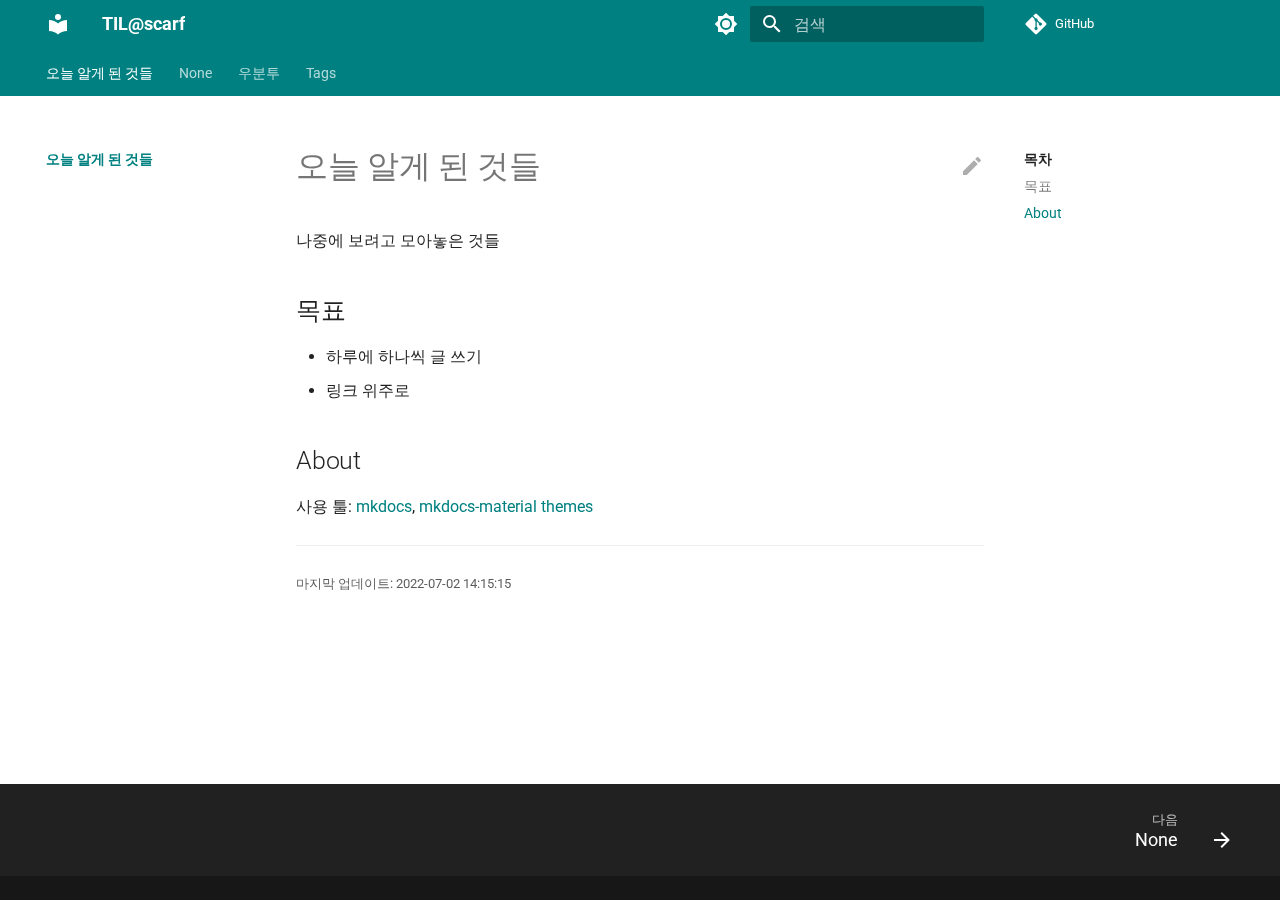
==== index.html @ 7611f524 "Deployed 8a9ab65 with MkDocs version: 1.3.0" ====
<!doctype html>
<html lang="kr" class="no-js">
  <head>
    
      <meta charset="utf-8">
      <meta name="viewport" content="width=device-width,initial-scale=1">
      
      
      
      <link rel="icon" href="assets/images/favicon.png">
      <meta name="generator" content="mkdocs-1.3.0, mkdocs-material-8.3.8">
    
    
      
        <title>TIL@scarf</title>
      
    
    
      <link rel="stylesheet" href="assets/stylesheets/main.1d29e8d0.min.css">
      
        
        <link rel="stylesheet" href="assets/stylesheets/palette.cbb835fc.min.css">
        
      
      
    
    
    
      
        
        
        <link rel="preconnect" href="https://fonts.gstatic.com" crossorigin>
        <link rel="stylesheet" href="https://fonts.googleapis.com/css?family=Roboto:300,300i,400,400i,700,700i%7CUbuntu+Mono:400,400i,700,700i&display=fallback">
        <style>:root{--md-text-font:"Roboto";--md-code-font:"Ubuntu Mono"}</style>
      
    
    
      <link rel="stylesheet" href="stylesheets/extra.css">
    
    <script>__md_scope=new URL(".",location),__md_get=(e,_=localStorage,t=__md_scope)=>JSON.parse(_.getItem(t.pathname+"."+e)),__md_set=(e,_,t=localStorage,a=__md_scope)=>{try{t.setItem(a.pathname+"."+e,JSON.stringify(_))}catch(e){}}</script>
    
      

    
    
  </head>
  
  
    
    
      
    
    
    
    
    <body dir="ltr" data-md-color-scheme="default" data-md-color-primary="" data-md-color-accent="">
  
    
    
      <script>var palette=__md_get("__palette");if(palette&&"object"==typeof palette.color)for(var key of Object.keys(palette.color))document.body.setAttribute("data-md-color-"+key,palette.color[key])</script>
    
    <input class="md-toggle" data-md-toggle="drawer" type="checkbox" id="__drawer" autocomplete="off">
    <input class="md-toggle" data-md-toggle="search" type="checkbox" id="__search" autocomplete="off">
    <label class="md-overlay" for="__drawer"></label>
    <div data-md-component="skip">
      
        
        <a href="#_1" class="md-skip">
          콘텐츠로 이동
        </a>
      
    </div>
    <div data-md-component="announce">
      
    </div>
    
    
      

<header class="md-header" data-md-component="header">
  <nav class="md-header__inner md-grid" aria-label="Header">
    <a href="." title="TIL@scarf" class="md-header__button md-logo" aria-label="TIL@scarf" data-md-component="logo">
      
  
  <svg xmlns="http://www.w3.org/2000/svg" viewBox="0 0 24 24"><path d="M12 8a3 3 0 0 0 3-3 3 3 0 0 0-3-3 3 3 0 0 0-3 3 3 3 0 0 0 3 3m0 3.54C9.64 9.35 6.5 8 3 8v11c3.5 0 6.64 1.35 9 3.54 2.36-2.19 5.5-3.54 9-3.54V8c-3.5 0-6.64 1.35-9 3.54Z"/></svg>

    </a>
    <label class="md-header__button md-icon" for="__drawer">
      <svg xmlns="http://www.w3.org/2000/svg" viewBox="0 0 24 24"><path d="M3 6h18v2H3V6m0 5h18v2H3v-2m0 5h18v2H3v-2Z"/></svg>
    </label>
    <div class="md-header__title" data-md-component="header-title">
      <div class="md-header__ellipsis">
        <div class="md-header__topic">
          <span class="md-ellipsis">
            TIL@scarf
          </span>
        </div>
        <div class="md-header__topic" data-md-component="header-topic">
          <span class="md-ellipsis">
            
              오늘 알게 된 것들
            
          </span>
        </div>
      </div>
    </div>
    
      <form class="md-header__option" data-md-component="palette">
        
          
          
          <input class="md-option" data-md-color-media="" data-md-color-scheme="default" data-md-color-primary="" data-md-color-accent=""  aria-label="Switch to dark mode"  type="radio" name="__palette" id="__palette_1">
          
            <label class="md-header__button md-icon" title="Switch to dark mode" for="__palette_2" hidden>
              <svg xmlns="http://www.w3.org/2000/svg" viewBox="0 0 24 24"><path d="M12 8a4 4 0 0 0-4 4 4 4 0 0 0 4 4 4 4 0 0 0 4-4 4 4 0 0 0-4-4m0 10a6 6 0 0 1-6-6 6 6 0 0 1 6-6 6 6 0 0 1 6 6 6 6 0 0 1-6 6m8-9.31V4h-4.69L12 .69 8.69 4H4v4.69L.69 12 4 15.31V20h4.69L12 23.31 15.31 20H20v-4.69L23.31 12 20 8.69Z"/></svg>
            </label>
          
        
          
          
          <input class="md-option" data-md-color-media="" data-md-color-scheme="slate" data-md-color-primary="" data-md-color-accent=""  aria-label="Switch to light mode"  type="radio" name="__palette" id="__palette_2">
          
            <label class="md-header__button md-icon" title="Switch to light mode" for="__palette_1" hidden>
              <svg xmlns="http://www.w3.org/2000/svg" viewBox="0 0 24 24"><path d="M12 18c-.89 0-1.74-.2-2.5-.55C11.56 16.5 13 14.42 13 12c0-2.42-1.44-4.5-3.5-5.45C10.26 6.2 11.11 6 12 6a6 6 0 0 1 6 6 6 6 0 0 1-6 6m8-9.31V4h-4.69L12 .69 8.69 4H4v4.69L.69 12 4 15.31V20h4.69L12 23.31 15.31 20H20v-4.69L23.31 12 20 8.69Z"/></svg>
            </label>
          
        
      </form>
    
    
    
      <label class="md-header__button md-icon" for="__search">
        <svg xmlns="http://www.w3.org/2000/svg" viewBox="0 0 24 24"><path d="M9.5 3A6.5 6.5 0 0 1 16 9.5c0 1.61-.59 3.09-1.56 4.23l.27.27h.79l5 5-1.5 1.5-5-5v-.79l-.27-.27A6.516 6.516 0 0 1 9.5 16 6.5 6.5 0 0 1 3 9.5 6.5 6.5 0 0 1 9.5 3m0 2C7 5 5 7 5 9.5S7 14 9.5 14 14 12 14 9.5 12 5 9.5 5Z"/></svg>
      </label>
      <div class="md-search" data-md-component="search" role="dialog">
  <label class="md-search__overlay" for="__search"></label>
  <div class="md-search__inner" role="search">
    <form class="md-search__form" name="search">
      <input type="text" class="md-search__input" name="query" aria-label="검색" placeholder="검색" autocapitalize="off" autocorrect="off" autocomplete="off" spellcheck="false" data-md-component="search-query" required>
      <label class="md-search__icon md-icon" for="__search">
        <svg xmlns="http://www.w3.org/2000/svg" viewBox="0 0 24 24"><path d="M9.5 3A6.5 6.5 0 0 1 16 9.5c0 1.61-.59 3.09-1.56 4.23l.27.27h.79l5 5-1.5 1.5-5-5v-.79l-.27-.27A6.516 6.516 0 0 1 9.5 16 6.5 6.5 0 0 1 3 9.5 6.5 6.5 0 0 1 9.5 3m0 2C7 5 5 7 5 9.5S7 14 9.5 14 14 12 14 9.5 12 5 9.5 5Z"/></svg>
        <svg xmlns="http://www.w3.org/2000/svg" viewBox="0 0 24 24"><path d="M20 11v2H8l5.5 5.5-1.42 1.42L4.16 12l7.92-7.92L13.5 5.5 8 11h12Z"/></svg>
      </label>
      <nav class="md-search__options" aria-label="검색">
        
        <button type="reset" class="md-search__icon md-icon" aria-label="지우기" tabindex="-1">
          <svg xmlns="http://www.w3.org/2000/svg" viewBox="0 0 24 24"><path d="M19 6.41 17.59 5 12 10.59 6.41 5 5 6.41 10.59 12 5 17.59 6.41 19 12 13.41 17.59 19 19 17.59 13.41 12 19 6.41Z"/></svg>
        </button>
      </nav>
      
        <div class="md-search__suggest" data-md-component="search-suggest"></div>
      
    </form>
    <div class="md-search__output">
      <div class="md-search__scrollwrap" data-md-scrollfix>
        <div class="md-search-result" data-md-component="search-result">
          <div class="md-search-result__meta">
            검색 초기화
          </div>
          <ol class="md-search-result__list"></ol>
        </div>
      </div>
    </div>
  </div>
</div>
    
    
      <div class="md-header__source">
        <a href="https://github.com/scarf005/TIL/" title="저장소로 이동" class="md-source" data-md-component="source">
  <div class="md-source__icon md-icon">
    
    <svg xmlns="http://www.w3.org/2000/svg" viewBox="0 0 448 512"><!--! Font Awesome Free 6.1.1 by @fontawesome - https://fontawesome.com License - https://fontawesome.com/license/free (Icons: CC BY 4.0, Fonts: SIL OFL 1.1, Code: MIT License) Copyright 2022 Fonticons, Inc.--><path d="M439.55 236.05 244 40.45a28.87 28.87 0 0 0-40.81 0l-40.66 40.63 51.52 51.52c27.06-9.14 52.68 16.77 43.39 43.68l49.66 49.66c34.23-11.8 61.18 31 35.47 56.69-26.49 26.49-70.21-2.87-56-37.34L240.22 199v121.85c25.3 12.54 22.26 41.85 9.08 55a34.34 34.34 0 0 1-48.55 0c-17.57-17.6-11.07-46.91 11.25-56v-123c-20.8-8.51-24.6-30.74-18.64-45L142.57 101 8.45 235.14a28.86 28.86 0 0 0 0 40.81l195.61 195.6a28.86 28.86 0 0 0 40.8 0l194.69-194.69a28.86 28.86 0 0 0 0-40.81z"/></svg>
  </div>
  <div class="md-source__repository">
    GitHub
  </div>
</a>
      </div>
    
  </nav>
  
</header>
    
    <div class="md-container" data-md-component="container">
      
      
        
          
            
<nav class="md-tabs" aria-label="Tabs" data-md-component="tabs">
  <div class="md-tabs__inner md-grid">
    <ul class="md-tabs__list">
      
        
  
  
    
  


  <li class="md-tabs__item">
    <a href="." class="md-tabs__link md-tabs__link--active">
      오늘 알게 된 것들
    </a>
  </li>

      
        
  
  


  <li class="md-tabs__item">
    <a href="tags.html" class="md-tabs__link">
      None
    </a>
  </li>

      
        
  
  


  
  
  
    <li class="md-tabs__item">
      <a href="%EC%9A%B0%EB%B6%84%ED%88%AC/keyboard/" class="md-tabs__link">
        우분투
      </a>
    </li>
  

      
        
  
  


  <li class="md-tabs__item">
    <a href="tags.html" class="md-tabs__link">
      Tags
    </a>
  </li>

      
    </ul>
  </div>
</nav>
          
        
      
      <main class="md-main" data-md-component="main">
        <div class="md-main__inner md-grid">
          
            
              
              <div class="md-sidebar md-sidebar--primary" data-md-component="sidebar" data-md-type="navigation" >
                <div class="md-sidebar__scrollwrap">
                  <div class="md-sidebar__inner">
                    

  


<nav class="md-nav md-nav--primary md-nav--lifted" aria-label="Navigation" data-md-level="0">
  <label class="md-nav__title" for="__drawer">
    <a href="." title="TIL@scarf" class="md-nav__button md-logo" aria-label="TIL@scarf" data-md-component="logo">
      
  
  <svg xmlns="http://www.w3.org/2000/svg" viewBox="0 0 24 24"><path d="M12 8a3 3 0 0 0 3-3 3 3 0 0 0-3-3 3 3 0 0 0-3 3 3 3 0 0 0 3 3m0 3.54C9.64 9.35 6.5 8 3 8v11c3.5 0 6.64 1.35 9 3.54 2.36-2.19 5.5-3.54 9-3.54V8c-3.5 0-6.64 1.35-9 3.54Z"/></svg>

    </a>
    TIL@scarf
  </label>
  
    <div class="md-nav__source">
      <a href="https://github.com/scarf005/TIL/" title="저장소로 이동" class="md-source" data-md-component="source">
  <div class="md-source__icon md-icon">
    
    <svg xmlns="http://www.w3.org/2000/svg" viewBox="0 0 448 512"><!--! Font Awesome Free 6.1.1 by @fontawesome - https://fontawesome.com License - https://fontawesome.com/license/free (Icons: CC BY 4.0, Fonts: SIL OFL 1.1, Code: MIT License) Copyright 2022 Fonticons, Inc.--><path d="M439.55 236.05 244 40.45a28.87 28.87 0 0 0-40.81 0l-40.66 40.63 51.52 51.52c27.06-9.14 52.68 16.77 43.39 43.68l49.66 49.66c34.23-11.8 61.18 31 35.47 56.69-26.49 26.49-70.21-2.87-56-37.34L240.22 199v121.85c25.3 12.54 22.26 41.85 9.08 55a34.34 34.34 0 0 1-48.55 0c-17.57-17.6-11.07-46.91 11.25-56v-123c-20.8-8.51-24.6-30.74-18.64-45L142.57 101 8.45 235.14a28.86 28.86 0 0 0 0 40.81l195.61 195.6a28.86 28.86 0 0 0 40.8 0l194.69-194.69a28.86 28.86 0 0 0 0-40.81z"/></svg>
  </div>
  <div class="md-source__repository">
    GitHub
  </div>
</a>
    </div>
  
  <ul class="md-nav__list" data-md-scrollfix>
    
      
      
      

  
  
    
  
  
    <li class="md-nav__item md-nav__item--active">
      
      <input class="md-nav__toggle md-toggle" data-md-toggle="toc" type="checkbox" id="__toc">
      
      
        
      
      
        <label class="md-nav__link md-nav__link--active" for="__toc">
          오늘 알게 된 것들
          <span class="md-nav__icon md-icon"></span>
        </label>
      
      <a href="." class="md-nav__link md-nav__link--active">
        오늘 알게 된 것들
      </a>
      
        

<nav class="md-nav md-nav--secondary" aria-label="목차">
  
  
  
    
  
  
    <label class="md-nav__title" for="__toc">
      <span class="md-nav__icon md-icon"></span>
      목차
    </label>
    <ul class="md-nav__list" data-md-component="toc" data-md-scrollfix>
      
        <li class="md-nav__item">
  <a href="#_2" class="md-nav__link">
    목표
  </a>
  
</li>
      
        <li class="md-nav__item">
  <a href="#about" class="md-nav__link">
    About
  </a>
  
</li>
      
    </ul>
  
</nav>
      
    </li>
  

    
      
      
      

  
  
  
    <li class="md-nav__item">
      <a href="tags.html" class="md-nav__link">
        None
      </a>
    </li>
  

    
      
      
      

  
  
  
    
    <li class="md-nav__item md-nav__item--nested">
      
      
        <input class="md-nav__toggle md-toggle" data-md-toggle="__nav_3" type="checkbox" id="__nav_3" >
      
      
      
      
        <label class="md-nav__link" for="__nav_3">
          우분투
          <span class="md-nav__icon md-icon"></span>
        </label>
      
      <nav class="md-nav" aria-label="우분투" data-md-level="1">
        <label class="md-nav__title" for="__nav_3">
          <span class="md-nav__icon md-icon"></span>
          우분투
        </label>
        <ul class="md-nav__list" data-md-scrollfix>
          
            
              
  
  
  
    <li class="md-nav__item">
      <a href="%EC%9A%B0%EB%B6%84%ED%88%AC/keyboard/" class="md-nav__link">
        키보드, 단축키 그리고 IBus
      </a>
    </li>
  

            
          
        </ul>
      </nav>
    </li>
  

    
      
      
      

  
  
  
    <li class="md-nav__item">
      <a href="tags.html" class="md-nav__link">
        Tags
      </a>
    </li>
  

    
  </ul>
</nav>
                  </div>
                </div>
              </div>
            
            
              
              <div class="md-sidebar md-sidebar--secondary" data-md-component="sidebar" data-md-type="toc" >
                <div class="md-sidebar__scrollwrap">
                  <div class="md-sidebar__inner">
                    

<nav class="md-nav md-nav--secondary" aria-label="목차">
  
  
  
    
  
  
    <label class="md-nav__title" for="__toc">
      <span class="md-nav__icon md-icon"></span>
      목차
    </label>
    <ul class="md-nav__list" data-md-component="toc" data-md-scrollfix>
      
        <li class="md-nav__item">
  <a href="#_2" class="md-nav__link">
    목표
  </a>
  
</li>
      
        <li class="md-nav__item">
  <a href="#about" class="md-nav__link">
    About
  </a>
  
</li>
      
    </ul>
  
</nav>
                  </div>
                </div>
              </div>
            
          
          <div class="md-content" data-md-component="content">
            <article class="md-content__inner md-typeset">
              
                
  <a href="https://github.com/scarf005/TIL/edit/master/docs/index.md" title="이 페이지를 편집" class="md-content__button md-icon">
    <svg xmlns="http://www.w3.org/2000/svg" viewBox="0 0 24 24"><path d="M20.71 7.04c.39-.39.39-1.04 0-1.41l-2.34-2.34c-.37-.39-1.02-.39-1.41 0l-1.84 1.83 3.75 3.75M3 17.25V21h3.75L17.81 9.93l-3.75-3.75L3 17.25Z"/></svg>
  </a>


  



<h1 id="_1">오늘 알게 된 것들</h1>
<p>나중에 보려고 모아놓은 것들</p>
<h2 id="_2">목표</h2>
<ul>
<li>하루에 하나씩 글 쓰기</li>
<li>링크 위주로</li>
</ul>
<h2 id="about">About</h2>
<p>사용 툴: <a href="mkdocs.org/">mkdocs</a>, <a href="https://squidfunk.github.io/mkdocs-material/">mkdocs-material themes</a></p>

  <hr>
<div class="md-source-file">
  <small>
    
      마지막 업데이트:
      <span class="git-revision-date-localized-plugin git-revision-date-localized-plugin-iso_datetime">2022-07-02 14:15:15</span>
      
    
  </small>
</div>

              
            </article>
            
          </div>
        </div>
        
      </main>
      
        <footer class="md-footer">
  
    
    <nav class="md-footer__inner md-grid" aria-label="Footer" >
      
      
        
        <a href="tags.html" class="md-footer__link md-footer__link--next" aria-label="다음: None" rel="next">
          <div class="md-footer__title">
            <div class="md-ellipsis">
              <span class="md-footer__direction">
                다음
              </span>
              None
            </div>
          </div>
          <div class="md-footer__button md-icon">
            <svg xmlns="http://www.w3.org/2000/svg" viewBox="0 0 24 24"><path d="M4 11v2h12l-5.5 5.5 1.42 1.42L19.84 12l-7.92-7.92L10.5 5.5 16 11H4Z"/></svg>
          </div>
        </a>
      
    </nav>
  
  <div class="md-footer-meta md-typeset">
    <div class="md-footer-meta__inner md-grid">
      <div class="md-copyright">
  
  
</div>
      
    </div>
  </div>
</footer>
      
    </div>
    <div class="md-dialog" data-md-component="dialog">
      <div class="md-dialog__inner md-typeset"></div>
    </div>
    <script id="__config" type="application/json">{"base": ".", "features": ["navigation.instant", "navigation.tabs", "search.suggest", "search.highlight", "header.autohide"], "search": "assets/javascripts/workers/search.b97dbffb.min.js", "translations": {"clipboard.copied": "\ud074\ub9bd\ubcf4\ub4dc\uc5d0 \ubcf5\uc0ac\ub428", "clipboard.copy": "\ud074\ub9bd\ubcf4\ub4dc\ub85c \ubcf5\uc0ac", "search.config.lang": "en", "search.config.pipeline": " ", "search.config.separator": "[\\s\\-]+", "search.placeholder": "\uac80\uc0c9", "search.result.more.one": "\uc774 \ubb38\uc11c\uc5d0\uc11c 1\uac1c\uc758 \uac80\uc0c9 \uacb0\uacfc \ub354 \ubcf4\uae30", "search.result.more.other": "\uc774 \ubb38\uc11c\uc5d0\uc11c #\uac1c\uc758 \uac80\uc0c9 \uacb0\uacfc \ub354 \ubcf4\uae30", "search.result.none": "\uac80\uc0c9\uc5b4\uc640 \uc77c\uce58\ud558\ub294 \ubb38\uc11c\uac00 \uc5c6\uc2b5\ub2c8\ub2e4", "search.result.one": "1\uac1c\uc758 \uc77c\uce58\ud558\ub294 \ubb38\uc11c", "search.result.other": "#\uac1c\uc758 \uc77c\uce58\ud558\ub294 \ubb38\uc11c", "search.result.placeholder": "\uac80\uc0c9\uc5b4\ub97c \uc785\ub825\ud558\uc138\uc694", "search.result.term.missing": "\ud3ec\ud568\ub418\uc9c0 \uc54a\uc740 \uac80\uc0c9\uc5b4", "select.version.title": "\ubc84\uc804 \uc120\ud0dd"}}</script>
    
    
      <script src="assets/javascripts/bundle.0238f547.min.js"></script>
      
    
  </body>
</html>
---- assets/stylesheets/main.1d29e8d0.min.css ----
@charset "UTF-8";html{-webkit-text-size-adjust:none;-moz-text-size-adjust:none;-ms-text-size-adjust:none;text-size-adjust:none;box-sizing:border-box}*,:after,:before{box-sizing:inherit}@media (prefers-reduced-motion){*,:after,:before{transition:none!important}}body{margin:0}a,button,input,label{-webkit-tap-highlight-color:transparent}a{color:inherit;text-decoration:none}hr{border:0;box-sizing:initial;display:block;height:.05rem;overflow:visible;padding:0}small{font-size:80%}sub,sup{line-height:1em}img{border-style:none}table{border-collapse:initial;border-spacing:0}td,th{font-weight:400;vertical-align:top}button{background:transparent;border:0;font-family:inherit;font-size:inherit;margin:0;padding:0}input{border:0;outline:none}:root,[data-md-color-scheme=default]{--md-default-fg-color:rgba(0,0,0,.87);--md-default-fg-color--light:rgba(0,0,0,.54);--md-default-fg-color--lighter:rgba(0,0,0,.32);--md-default-fg-color--lightest:rgba(0,0,0,.07);--md-default-bg-color:#fff;--md-default-bg-color--light:hsla(0,0%,100%,.7);--md-default-bg-color--lighter:hsla(0,0%,100%,.3);--md-default-bg-color--lightest:hsla(0,0%,100%,.12);--md-primary-fg-color:#4051b5;--md-primary-fg-color--light:#5d6cc0;--md-primary-fg-color--dark:#303fa1;--md-primary-bg-color:#fff;--md-primary-bg-color--light:hsla(0,0%,100%,.7);--md-accent-fg-color:#526cfe;--md-accent-fg-color--transparent:rgba(82,108,254,.1);--md-accent-bg-color:#fff;--md-accent-bg-color--light:hsla(0,0%,100%,.7);--md-code-fg-color:#36464e;--md-code-bg-color:#f5f5f5;--md-code-hl-color:rgba(255,255,0,.5);--md-code-hl-number-color:#d52a2a;--md-code-hl-special-color:#db1457;--md-code-hl-function-color:#a846b9;--md-code-hl-constant-color:#6e59d9;--md-code-hl-keyword-color:#3f6ec6;--md-code-hl-string-color:#1c7d4d;--md-code-hl-name-color:var(--md-code-fg-color);--md-code-hl-operator-color:var(--md-default-fg-color--light);--md-code-hl-punctuation-color:var(--md-default-fg-color--light);--md-code-hl-comment-color:var(--md-default-fg-color--light);--md-code-hl-generic-color:var(--md-default-fg-color--light);--md-code-hl-variable-color:var(--md-default-fg-color--light);--md-typeset-color:var(--md-default-fg-color);--md-typeset-a-color:var(--md-primary-fg-color);--md-typeset-mark-color:rgba(255,255,0,.5);--md-typeset-del-color:rgba(245,80,61,.15);--md-typeset-ins-color:rgba(11,213,112,.15);--md-typeset-kbd-color:#fafafa;--md-typeset-kbd-accent-color:#fff;--md-typeset-kbd-border-color:#b8b8b8;--md-typeset-table-color:rgba(0,0,0,.12);--md-admonition-fg-color:var(--md-default-fg-color);--md-admonition-bg-color:var(--md-default-bg-color);--md-footer-fg-color:#fff;--md-footer-fg-color--light:hsla(0,0%,100%,.7);--md-footer-fg-color--lighter:hsla(0,0%,100%,.3);--md-footer-bg-color:rgba(0,0,0,.87);--md-footer-bg-color--dark:rgba(0,0,0,.32);--md-shadow-z1:0 0.2rem 0.5rem rgba(0,0,0,.05),0 0 0.05rem rgba(0,0,0,.1);--md-shadow-z2:0 0.2rem 0.5rem rgba(0,0,0,.1),0 0 0.05rem rgba(0,0,0,.25);--md-shadow-z3:0 0.2rem 0.5rem rgba(0,0,0,.2),0 0 0.05rem rgba(0,0,0,.35)}.md-icon svg{fill:currentcolor;display:block;height:1.2rem;width:1.2rem}body{-webkit-font-smoothing:antialiased;-moz-osx-font-smoothing:grayscale;--md-text-font-family:var(--md-text-font,_),-apple-system,BlinkMacSystemFont,Helvetica,Arial,sans-serif;--md-code-font-family:var(--md-code-font,_),SFMono-Regular,Consolas,Menlo,monospace}body,input{font-feature-settings:"kern","liga";font-family:var(--md-text-font-family)}body,code,input,kbd,pre{color:var(--md-typeset-color)}code,kbd,pre{font-feature-settings:"kern";font-family:var(--md-code-font-family)}:root{--md-typeset-table-sort-icon:url('data:image/svg+xml;charset=utf-8,<svg xmlns="http://www.w3.org/2000/svg" viewBox="0 0 24 24"><path d="m18 21-4-4h3V7h-3l4-4 4 4h-3v10h3M2 19v-2h10v2M2 13v-2h7v2M2 7V5h4v2H2Z"/></svg>');--md-typeset-table-sort-icon--asc:url('data:image/svg+xml;charset=utf-8,<svg xmlns="http://www.w3.org/2000/svg" viewBox="0 0 24 24"><path d="M19 17h3l-4 4-4-4h3V3h2M2 17h10v2H2M6 5v2H2V5m0 6h7v2H2v-2Z"/></svg>');--md-typeset-table-sort-icon--desc:url('data:image/svg+xml;charset=utf-8,<svg xmlns="http://www.w3.org/2000/svg" viewBox="0 0 24 24"><path d="M19 7h3l-4-4-4 4h3v14h2M2 17h10v2H2M6 5v2H2V5m0 6h7v2H2v-2Z"/></svg>')}.md-typeset{-webkit-print-color-adjust:exact;color-adjust:exact;font-size:.8rem;line-height:1.6}@media print{.md-typeset{font-size:.68rem}}.md-typeset blockquote,.md-typeset dl,.md-typeset figure,.md-typeset ol,.md-typeset pre,.md-typeset ul{margin-bottom:1em;margin-top:1em}.md-typeset h1{color:var(--md-default-fg-color--light);font-size:2em;line-height:1.3;margin:0 0 1.25em}.md-typeset h1,.md-typeset h2{font-weight:300;letter-spacing:-.01em}.md-typeset h2{font-size:1.5625em;line-height:1.4;margin:1.6em 0 .64em}.md-typeset h3{font-size:1.25em;font-weight:400;letter-spacing:-.01em;line-height:1.5;margin:1.6em 0 .8em}.md-typeset h2+h3{margin-top:.8em}.md-typeset h4{font-weight:700;letter-spacing:-.01em;margin:1em 0}.md-typeset h5,.md-typeset h6{color:var(--md-default-fg-color--light);font-size:.8em;font-weight:700;letter-spacing:-.01em;margin:1.25em 0}.md-typeset h5{text-transform:uppercase}.md-typeset hr{border-bottom:.05rem solid var(--md-default-fg-color--lightest);display:flow-root;margin:1.5em 0}.md-typeset a{color:var(--md-typeset-a-color);word-break:break-word}.md-typeset a,.md-typeset a:before{transition:color 125ms}.md-typeset a:focus,.md-typeset a:hover{color:var(--md-accent-fg-color)}.md-typeset a:focus code,.md-typeset a:hover code{background-color:var(--md-accent-fg-color--transparent)}.md-typeset a code{color:currentcolor;transition:background-color 125ms}.md-typeset a.focus-visible{outline-color:var(--md-accent-fg-color);outline-offset:.2rem}.md-typeset code,.md-typeset kbd,.md-typeset pre{color:var(--md-code-fg-color);direction:ltr}@media print{.md-typeset code,.md-typeset kbd,.md-typeset pre{white-space:pre-wrap}}.md-typeset code{background-color:var(--md-code-bg-color);border-radius:.1rem;-webkit-box-decoration-break:clone;box-decoration-break:clone;font-size:.85em;padding:0 .2941176471em;word-break:break-word}.md-typeset code:not(.focus-visible){-webkit-tap-highlight-color:transparent;outline:none}.md-typeset pre{display:flow-root;line-height:1.4;position:relative}.md-typeset pre>code{-webkit-box-decoration-break:slice;box-decoration-break:slice;box-shadow:none;display:block;margin:0;outline-color:var(--md-accent-fg-color);overflow:auto;padding:.7720588235em 1.1764705882em;scrollbar-color:var(--md-default-fg-color--lighter) transparent;scrollbar-width:thin;touch-action:auto;word-break:normal}.md-typeset pre>code:hover{scrollbar-color:var(--md-accent-fg-color) transparent}.md-typeset pre>code::-webkit-scrollbar{height:.2rem;width:.2rem}.md-typeset pre>code::-webkit-scrollbar-thumb{background-color:var(--md-default-fg-color--lighter)}.md-typeset pre>code::-webkit-scrollbar-thumb:hover{background-color:var(--md-accent-fg-color)}.md-typeset kbd{background-color:var(--md-typeset-kbd-color);border-radius:.1rem;box-shadow:0 .1rem 0 .05rem var(--md-typeset-kbd-border-color),0 .1rem 0 var(--md-typeset-kbd-border-color),0 -.1rem .2rem var(--md-typeset-kbd-accent-color) inset;color:var(--md-default-fg-color);display:inline-block;font-size:.75em;padding:0 .6666666667em;vertical-align:text-top;word-break:break-word}.md-typeset mark{background-color:var(--md-typeset-mark-color);-webkit-box-decoration-break:clone;box-decoration-break:clone;color:inherit;word-break:break-word}.md-typeset abbr{border-bottom:.05rem dotted var(--md-default-fg-color--light);cursor:help;text-decoration:none}@media (hover:none){.md-typeset abbr{position:relative}.md-typeset abbr[title]:-webkit-any(:focus,:hover):after{background-color:var(--md-default-fg-color);border-radius:.1rem;box-shadow:var(--md-shadow-z3);color:var(--md-default-bg-color);content:attr(title);display:inline-block;font-size:.7rem;margin-top:2em;max-width:80%;min-width:-webkit-max-content;min-width:max-content;padding:.2rem .3rem;position:absolute;width:auto}.md-typeset abbr[title]:-moz-any(:focus,:hover):after{background-color:var(--md-default-fg-color);border-radius:.1rem;box-shadow:var(--md-shadow-z3);color:var(--md-default-bg-color);content:attr(title);display:inline-block;font-size:.7rem;margin-top:2em;max-width:80%;min-width:-moz-max-content;min-width:max-content;padding:.2rem .3rem;position:absolute;width:auto}[dir=ltr] .md-typeset abbr[title]:-webkit-any(:focus,:hover):after{left:0}[dir=ltr] .md-typeset abbr[title]:-moz-any(:focus,:hover):after{left:0}[dir=ltr] .md-typeset abbr[title]:is(:focus,:hover):after{left:0}[dir=rtl] .md-typeset abbr[title]:-webkit-any(:focus,:hover):after{right:0}[dir=rtl] .md-typeset abbr[title]:-moz-any(:focus,:hover):after{right:0}[dir=rtl] .md-typeset abbr[title]:is(:focus,:hover):after{right:0}.md-typeset abbr[title]:is(:focus,:hover):after{background-color:var(--md-default-fg-color);border-radius:.1rem;box-shadow:var(--md-shadow-z3);color:var(--md-default-bg-color);content:attr(title);display:inline-block;font-size:.7rem;margin-top:2em;max-width:80%;min-width:-webkit-max-content;min-width:-moz-max-content;min-width:max-content;padding:.2rem .3rem;position:absolute;width:auto}}.md-typeset small{opacity:.75}[dir=ltr] .md-typeset sub,[dir=ltr] .md-typeset sup{margin-left:.078125em}[dir=rtl] .md-typeset sub,[dir=rtl] .md-typeset sup{margin-right:.078125em}[dir=ltr] .md-typeset blockquote{padding-left:.6rem}[dir=rtl] .md-typeset blockquote{padding-right:.6rem}[dir=ltr] .md-typeset blockquote{border-left:.2rem solid var(--md-default-fg-color--lighter)}[dir=rtl] .md-typeset blockquote{border-right:.2rem solid var(--md-default-fg-color--lighter)}.md-typeset blockquote{color:var(--md-default-fg-color--light);margin-left:0;margin-right:0}.md-typeset ul{list-style-type:disc}[dir=ltr] .md-typeset ol,[dir=ltr] .md-typeset ul{margin-left:.625em}[dir=rtl] .md-typeset ol,[dir=rtl] .md-typeset ul{margin-right:.625em}.md-typeset ol,.md-typeset ul{padding:0}.md-typeset ol:not([hidden]),.md-typeset ul:not([hidden]){display:flow-root}.md-typeset ol ol,.md-typeset ul ol{list-style-type:lower-alpha}.md-typeset ol ol ol,.md-typeset ul ol ol{list-style-type:lower-roman}[dir=ltr] .md-typeset ol li,[dir=ltr] .md-typeset ul li{margin-left:1.25em}[dir=rtl] .md-typeset ol li,[dir=rtl] .md-typeset ul li{margin-right:1.25em}.md-typeset ol li,.md-typeset ul li{margin-bottom:.5em}.md-typeset ol li blockquote,.md-typeset ol li p,.md-typeset ul li blockquote,.md-typeset ul li p{margin:.5em 0}.md-typeset ol li:last-child,.md-typeset ul li:last-child{margin-bottom:0}.md-typeset ol li :-webkit-any(ul,ol),.md-typeset ul li :-webkit-any(ul,ol){margin-bottom:.5em;margin-top:.5em}.md-typeset ol li :-moz-any(ul,ol),.md-typeset ul li :-moz-any(ul,ol){margin-bottom:.5em;margin-top:.5em}[dir=ltr] .md-typeset ol li :-webkit-any(ul,ol),[dir=ltr] .md-typeset ul li :-webkit-any(ul,ol){margin-left:.625em}[dir=ltr] .md-typeset ol li :-moz-any(ul,ol),[dir=ltr] .md-typeset ul li :-moz-any(ul,ol){margin-left:.625em}[dir=ltr] .md-typeset ol li :is(ul,ol),[dir=ltr] .md-typeset ul li :is(ul,ol){margin-left:.625em}[dir=rtl] .md-typeset ol li :-webkit-any(ul,ol),[dir=rtl] .md-typeset ul li :-webkit-any(ul,ol){margin-right:.625em}[dir=rtl] .md-typeset ol li :-moz-any(ul,ol),[dir=rtl] .md-typeset ul li :-moz-any(ul,ol){margin-right:.625em}[dir=rtl] .md-typeset ol li :is(ul,ol),[dir=rtl] .md-typeset ul li :is(ul,ol){margin-right:.625em}.md-typeset ol li :is(ul,ol),.md-typeset ul li :is(ul,ol){margin-bottom:.5em;margin-top:.5em}[dir=ltr] .md-typeset dd{margin-left:1.875em}[dir=rtl] .md-typeset dd{margin-right:1.875em}.md-typeset dd{margin-bottom:1.5em;margin-top:1em}.md-typeset img,.md-typeset svg,.md-typeset video{height:auto;max-width:100%}.md-typeset img[align=left]{margin:1em 1em 1em 0}.md-typeset img[align=right]{margin:1em 0 1em 1em}.md-typeset img[align]:only-child{margin-top:0}.md-typeset img[src$="#gh-dark-mode-only"],.md-typeset img[src$="#only-dark"]{display:none}.md-typeset figure{display:flow-root;margin:1em auto;max-width:100%;text-align:center;width:-webkit-fit-content;width:-moz-fit-content;width:fit-content}.md-typeset figure img{display:block}.md-typeset figcaption{font-style:italic;margin:1em auto;max-width:24rem}.md-typeset iframe{max-width:100%}.md-typeset table:not([class]){background-color:var(--md-default-bg-color);border:.05rem solid var(--md-typeset-table-color);border-radius:.1rem;display:inline-block;font-size:.64rem;max-width:100%;overflow:auto;touch-action:auto}@media print{.md-typeset table:not([class]){display:table}}.md-typeset table:not([class])+*{margin-top:1.5em}.md-typeset table:not([class]) :-webkit-any(th,td)>:first-child{margin-top:0}.md-typeset table:not([class]) :-moz-any(th,td)>:first-child{margin-top:0}.md-typeset table:not([class]) :is(th,td)>:first-child{margin-top:0}.md-typeset table:not([class]) :-webkit-any(th,td)>:last-child{margin-bottom:0}.md-typeset table:not([class]) :-moz-any(th,td)>:last-child{margin-bottom:0}.md-typeset table:not([class]) :is(th,td)>:last-child{margin-bottom:0}.md-typeset table:not([class]) :-webkit-any(th,td):not([align]){text-align:left}.md-typeset table:not([class]) :-moz-any(th,td):not([align]){text-align:left}.md-typeset table:not([class]) :is(th,td):not([align]){text-align:left}[dir=rtl] .md-typeset table:not([class]) :-webkit-any(th,td):not([align]){text-align:right}[dir=rtl] .md-typeset table:not([class]) :-moz-any(th,td):not([align]){text-align:right}[dir=rtl] .md-typeset table:not([class]) :is(th,td):not([align]){text-align:right}.md-typeset table:not([class]) th{font-weight:700;min-width:5rem;padding:.9375em 1.25em;vertical-align:top}.md-typeset table:not([class]) th a{color:inherit}.md-typeset table:not([class]) td{border-top:.05rem solid var(--md-typeset-table-color);padding:.9375em 1.25em;vertical-align:top}.md-typeset table:not([class]) tbody tr{transition:background-color 125ms}.md-typeset table:not([class]) tbody tr:hover{background-color:rgba(0,0,0,.035);box-shadow:0 .05rem 0 var(--md-default-bg-color) inset}.md-typeset table:not([class]) a{word-break:normal}.md-typeset table th[role=columnheader]{cursor:pointer}[dir=ltr] .md-typeset table th[role=columnheader]:after{margin-left:.5em}[dir=rtl] .md-typeset table th[role=columnheader]:after{margin-right:.5em}.md-typeset table th[role=columnheader]:after{content:"";display:inline-block;height:1.2em;-webkit-mask-image:var(--md-typeset-table-sort-icon);mask-image:var(--md-typeset-table-sort-icon);-webkit-mask-repeat:no-repeat;mask-repeat:no-repeat;-webkit-mask-size:contain;mask-size:contain;transition:background-color 125ms;vertical-align:text-bottom;width:1.2em}.md-typeset table th[role=columnheader]:hover:after{background-color:var(--md-default-fg-color--lighter)}.md-typeset table th[role=columnheader][aria-sort=ascending]:after{background-color:var(--md-default-fg-color--light);-webkit-mask-image:var(--md-typeset-table-sort-icon--asc);mask-image:var(--md-typeset-table-sort-icon--asc)}.md-typeset table th[role=columnheader][aria-sort=descending]:after{background-color:var(--md-default-fg-color--light);-webkit-mask-image:var(--md-typeset-table-sort-icon--desc);mask-image:var(--md-typeset-table-sort-icon--desc)}.md-typeset__scrollwrap{margin:1em -.8rem;overflow-x:auto;touch-action:auto}.md-typeset__table{display:inline-block;margin-bottom:.5em;padding:0 .8rem}@media print{.md-typeset__table{display:block}}html .md-typeset__table table{display:table;margin:0;overflow:hidden;width:100%}@media screen and (max-width:44.9375em){.md-content__inner>pre{margin:1em -.8rem}.md-content__inner>pre code{border-radius:0}}.md-banner{background-color:var(--md-footer-bg-color);color:var(--md-footer-fg-color);overflow:auto}@media print{.md-banner{display:none}}.md-banner--warning{background:var(--md-typeset-mark-color);color:var(--md-default-fg-color)}.md-banner__inner{font-size:.7rem;margin:.6rem auto;padding:0 .8rem}html{font-size:125%;height:100%;overflow-x:hidden}@media screen and (min-width:100em){html{font-size:137.5%}}@media screen and (min-width:125em){html{font-size:150%}}body{background-color:var(--md-default-bg-color);display:flex;flex-direction:column;font-size:.5rem;min-height:100%;position:relative;width:100%}@media print{body{display:block}}@media screen and (max-width:59.9375em){body[data-md-scrolllock]{position:fixed}}.md-grid{margin-left:auto;margin-right:auto;max-width:61rem}.md-container{display:flex;flex-direction:column;flex-grow:1}@media print{.md-container{display:block}}.md-main{flex-grow:1}.md-main__inner{display:flex;height:100%;margin-top:1.5rem}.md-ellipsis{overflow:hidden;text-overflow:ellipsis;white-space:nowrap}.md-toggle{display:none}.md-option{height:0;opacity:0;position:absolute;width:0}.md-option:checked+label:not([hidden]){display:block}.md-option.focus-visible+label{outline-color:var(--md-accent-fg-color);outline-style:auto}.md-skip{background-color:var(--md-default-fg-color);border-radius:.1rem;color:var(--md-default-bg-color);font-size:.64rem;margin:.5rem;opacity:0;outline-color:var(--md-accent-fg-color);padding:.3rem .5rem;position:fixed;transform:translateY(.4rem);z-index:-1}.md-skip:focus{opacity:1;transform:translateY(0);transition:transform .25s cubic-bezier(.4,0,.2,1),opacity 175ms 75ms;z-index:10}@page{margin:25mm}:root{--md-clipboard-icon:url('data:image/svg+xml;charset=utf-8,<svg xmlns="http://www.w3.org/2000/svg" viewBox="0 0 24 24"><path d="M19 21H8V7h11m0-2H8a2 2 0 0 0-2 2v14a2 2 0 0 0 2 2h11a2 2 0 0 0 2-2V7a2 2 0 0 0-2-2m-3-4H4a2 2 0 0 0-2 2v14h2V3h12V1Z"/></svg>')}.md-clipboard{border-radius:.1rem;color:var(--md-default-fg-color--lightest);cursor:pointer;height:1.5em;outline-color:var(--md-accent-fg-color);outline-offset:.1rem;position:absolute;right:.5em;top:.5em;transition:color .25s;width:1.5em;z-index:1}@media print{.md-clipboard{display:none}}.md-clipboard:not(.focus-visible){-webkit-tap-highlight-color:transparent;outline:none}:hover>.md-clipboard{color:var(--md-default-fg-color--light)}.md-clipboard:-webkit-any(:focus,:hover){color:var(--md-accent-fg-color)}.md-clipboard:-moz-any(:focus,:hover){color:var(--md-accent-fg-color)}.md-clipboard:is(:focus,:hover){color:var(--md-accent-fg-color)}.md-clipboard:after{background-color:currentcolor;content:"";display:block;height:1.125em;margin:0 auto;-webkit-mask-image:var(--md-clipboard-icon);mask-image:var(--md-clipboard-icon);-webkit-mask-repeat:no-repeat;mask-repeat:no-repeat;-webkit-mask-size:contain;mask-size:contain;width:1.125em}.md-clipboard--inline{cursor:pointer}.md-clipboard--inline code{transition:color .25s,background-color .25s}.md-clipboard--inline:-webkit-any(:focus,:hover) code{background-color:var(--md-accent-fg-color--transparent);color:var(--md-accent-fg-color)}.md-clipboard--inline:-moz-any(:focus,:hover) code{background-color:var(--md-accent-fg-color--transparent);color:var(--md-accent-fg-color)}.md-clipboard--inline:is(:focus,:hover) code{background-color:var(--md-accent-fg-color--transparent);color:var(--md-accent-fg-color)}.md-content{flex-grow:1;min-width:0}.md-content__inner{margin:0 .8rem 1.2rem;padding-top:.6rem}@media screen and (min-width:76.25em){[dir=ltr] .md-sidebar--primary:not([hidden])~.md-content>.md-content__inner{margin-left:1.2rem}[dir=ltr] .md-sidebar--secondary:not([hidden])~.md-content>.md-content__inner,[dir=rtl] .md-sidebar--primary:not([hidden])~.md-content>.md-content__inner{margin-right:1.2rem}[dir=rtl] .md-sidebar--secondary:not([hidden])~.md-content>.md-content__inner{margin-left:1.2rem}}.md-content__inner:before{content:"";display:block;height:.4rem}.md-content__inner>:last-child{margin-bottom:0}[dir=ltr] .md-content__button{margin-left:.4rem}[dir=rtl] .md-content__button{margin-right:.4rem}.md-content__button{float:right;margin:.4rem 0;padding:0}@media print{.md-content__button{display:none}}[dir=rtl] .md-content__button{float:left}.md-typeset .md-content__button{color:var(--md-default-fg-color--lighter)}.md-content__button svg{display:inline;vertical-align:top}[dir=rtl] .md-content__button svg{transform:scaleX(-1)}[dir=ltr] .md-dialog{right:.8rem}[dir=rtl] .md-dialog{left:.8rem}.md-dialog{background-color:var(--md-default-fg-color);border-radius:.1rem;bottom:.8rem;box-shadow:var(--md-shadow-z3);min-width:11.1rem;opacity:0;padding:.4rem .6rem;pointer-events:none;position:fixed;transform:translateY(100%);transition:transform 0ms .4s,opacity .4s;z-index:4}@media print{.md-dialog{display:none}}.md-dialog--active{opacity:1;pointer-events:auto;transform:translateY(0);transition:transform .4s cubic-bezier(.075,.85,.175,1),opacity .4s}.md-dialog__inner{color:var(--md-default-bg-color);font-size:.7rem}.md-footer{background-color:var(--md-footer-bg-color);color:var(--md-footer-fg-color)}@media print{.md-footer{display:none}}.md-footer__inner{justify-content:space-between;overflow:auto;padding:.2rem}.md-footer__inner:not([hidden]){display:flex}.md-footer__link{display:flex;flex-grow:0.01;outline-color:var(--md-accent-fg-color);overflow:hidden;padding-bottom:.4rem;padding-top:1.4rem;transition:opacity .25s}.md-footer__link:-webkit-any(:focus,:hover){opacity:.7}.md-footer__link:-moz-any(:focus,:hover){opacity:.7}.md-footer__link:is(:focus,:hover){opacity:.7}[dir=rtl] .md-footer__link svg{transform:scaleX(-1)}@media screen and (max-width:44.9375em){.md-footer__link--prev .md-footer__title{display:none}}[dir=ltr] .md-footer__link--next{margin-left:auto}[dir=rtl] .md-footer__link--next{margin-right:auto}.md-footer__link--next{text-align:right}[dir=rtl] .md-footer__link--next{text-align:left}.md-footer__title{flex-grow:1;font-size:.9rem;line-height:2.4rem;max-width:calc(100% - 2.4rem);padding:0 1rem;position:relative;white-space:nowrap}.md-footer__button{margin:.2rem;padding:.4rem}.md-footer__direction{font-size:.64rem;left:0;margin-top:-1rem;opacity:.7;padding:0 1rem;position:absolute;right:0}.md-footer-meta{background-color:var(--md-footer-bg-color--dark)}.md-footer-meta__inner{display:flex;flex-wrap:wrap;justify-content:space-between;padding:.2rem}html .md-footer-meta.md-typeset a{color:var(--md-footer-fg-color--light)}html .md-footer-meta.md-typeset a:-webkit-any(:focus,:hover){color:var(--md-footer-fg-color)}html .md-footer-meta.md-typeset a:-moz-any(:focus,:hover){color:var(--md-footer-fg-color)}html .md-footer-meta.md-typeset a:is(:focus,:hover){color:var(--md-footer-fg-color)}.md-copyright{color:var(--md-footer-fg-color--lighter);font-size:.64rem;margin:auto .6rem;padding:.4rem 0;width:100%}@media screen and (min-width:45em){.md-copyright{width:auto}}.md-copyright__highlight{color:var(--md-footer-fg-color--light)}.md-social{margin:0 .4rem;padding:.2rem 0 .6rem}@media screen and (min-width:45em){.md-social{padding:.6rem 0}}.md-social__link{display:inline-block;height:1.6rem;text-align:center;width:1.6rem}.md-social__link:before{line-height:1.9}.md-social__link svg{fill:currentcolor;max-height:.8rem;vertical-align:-25%}.md-typeset .md-button{border:.1rem solid;border-radius:.1rem;color:var(--md-primary-fg-color);cursor:pointer;display:inline-block;font-weight:700;padding:.625em 2em;transition:color 125ms,background-color 125ms,border-color 125ms}.md-typeset .md-button--primary{background-color:var(--md-primary-fg-color);border-color:var(--md-primary-fg-color);color:var(--md-primary-bg-color)}.md-typeset .md-button:-webkit-any(:focus,:hover){background-color:var(--md-accent-fg-color);border-color:var(--md-accent-fg-color);color:var(--md-accent-bg-color)}.md-typeset .md-button:-moz-any(:focus,:hover){background-color:var(--md-accent-fg-color);border-color:var(--md-accent-fg-color);color:var(--md-accent-bg-color)}.md-typeset .md-button:is(:focus,:hover){background-color:var(--md-accent-fg-color);border-color:var(--md-accent-fg-color);color:var(--md-accent-bg-color)}[dir=ltr] .md-typeset .md-input{border-top-left-radius:.1rem}[dir=ltr] .md-typeset .md-input,[dir=rtl] .md-typeset .md-input{border-top-right-radius:.1rem}[dir=rtl] .md-typeset .md-input{border-top-left-radius:.1rem}.md-typeset .md-input{border-bottom:.1rem solid var(--md-default-fg-color--lighter);box-shadow:var(--md-shadow-z1);font-size:.8rem;height:1.8rem;padding:0 .6rem;transition:border .25s,box-shadow .25s}.md-typeset .md-input:-webkit-any(:focus,:hover){border-bottom-color:var(--md-accent-fg-color);box-shadow:var(--md-shadow-z2)}.md-typeset .md-input:-moz-any(:focus,:hover){border-bottom-color:var(--md-accent-fg-color);box-shadow:var(--md-shadow-z2)}.md-typeset .md-input:is(:focus,:hover){border-bottom-color:var(--md-accent-fg-color);box-shadow:var(--md-shadow-z2)}.md-typeset .md-input--stretch{width:100%}.md-header{background-color:var(--md-primary-fg-color);box-shadow:0 0 .2rem transparent,0 .2rem .4rem transparent;color:var(--md-primary-bg-color);display:block;left:0;position:-webkit-sticky;position:sticky;right:0;top:0;z-index:4}@media print{.md-header{display:none}}.md-header[hidden]{transform:translateY(-100%);transition:transform .25s cubic-bezier(.8,0,.6,1),box-shadow .25s}.md-header--shadow{box-shadow:0 0 .2rem rgba(0,0,0,.1),0 .2rem .4rem rgba(0,0,0,.2);transition:transform .25s cubic-bezier(.1,.7,.1,1),box-shadow .25s}.md-header__inner{align-items:center;display:flex;padding:0 .2rem}.md-header__button{color:currentcolor;cursor:pointer;margin:.2rem;outline-color:var(--md-accent-fg-color);padding:.4rem;position:relative;transition:opacity .25s;vertical-align:middle;z-index:1}.md-header__button:hover{opacity:.7}.md-header__button:not([hidden]){display:inline-block}.md-header__button:not(.focus-visible){-webkit-tap-highlight-color:transparent;outline:none}.md-header__button.md-logo{margin:.2rem;padding:.4rem}@media screen and (max-width:76.1875em){.md-header__button.md-logo{display:none}}.md-header__button.md-logo :-webkit-any(img,svg){fill:currentcolor;display:block;height:1.2rem;width:auto}.md-header__button.md-logo :-moz-any(img,svg){fill:currentcolor;display:block;height:1.2rem;width:auto}.md-header__button.md-logo :is(img,svg){fill:currentcolor;display:block;height:1.2rem;width:auto}@media screen and (min-width:60em){.md-header__button[for=__search]{display:none}}.no-js .md-header__button[for=__search]{display:none}[dir=rtl] .md-header__button[for=__search] svg{transform:scaleX(-1)}@media screen and (min-width:76.25em){.md-header__button[for=__drawer]{display:none}}.md-header__topic{display:flex;max-width:100%;position:absolute;transition:transform .4s cubic-bezier(.1,.7,.1,1),opacity .15s;white-space:nowrap}.md-header__topic+.md-header__topic{opacity:0;pointer-events:none;transform:translateX(1.25rem);transition:transform .4s cubic-bezier(1,.7,.1,.1),opacity .15s;z-index:-1}[dir=rtl] .md-header__topic+.md-header__topic{transform:translateX(-1.25rem)}.md-header__topic:first-child{font-weight:700}[dir=ltr] .md-header__title{margin-right:.4rem}[dir=rtl] .md-header__title{margin-left:.4rem}[dir=ltr] .md-header__title{margin-left:1rem}[dir=rtl] .md-header__title{margin-right:1rem}.md-header__title{flex-grow:1;font-size:.9rem;height:2.4rem;line-height:2.4rem}.md-header__title--active .md-header__topic{opacity:0;pointer-events:none;transform:translateX(-1.25rem);transition:transform .4s cubic-bezier(1,.7,.1,.1),opacity .15s;z-index:-1}[dir=rtl] .md-header__title--active .md-header__topic{transform:translateX(1.25rem)}.md-header__title--active .md-header__topic+.md-header__topic{opacity:1;pointer-events:auto;transform:translateX(0);transition:transform .4s cubic-bezier(.1,.7,.1,1),opacity .15s;z-index:0}.md-header__title>.md-header__ellipsis{height:100%;position:relative;width:100%}.md-header__option{display:flex;flex-shrink:0;max-width:100%;transition:max-width 0ms .25s,opacity .25s .25s;white-space:nowrap}[data-md-toggle=search]:checked~.md-header .md-header__option{max-width:0;opacity:0;transition:max-width 0ms,opacity 0ms}.md-header__source{display:none}@media screen and (min-width:60em){[dir=ltr] .md-header__source{margin-left:1rem}[dir=rtl] .md-header__source{margin-right:1rem}.md-header__source{display:block;max-width:11.7rem;width:11.7rem}}@media screen and (min-width:76.25em){[dir=ltr] .md-header__source{margin-left:1.4rem}[dir=rtl] .md-header__source{margin-right:1.4rem}}:root{--md-nav-icon--prev:url('data:image/svg+xml;charset=utf-8,<svg xmlns="http://www.w3.org/2000/svg" viewBox="0 0 24 24"><path d="M20 11v2H8l5.5 5.5-1.42 1.42L4.16 12l7.92-7.92L13.5 5.5 8 11h12Z"/></svg>');--md-nav-icon--next:url('data:image/svg+xml;charset=utf-8,<svg xmlns="http://www.w3.org/2000/svg" viewBox="0 0 24 24"><path d="M8.59 16.58 13.17 12 8.59 7.41 10 6l6 6-6 6-1.41-1.42Z"/></svg>');--md-toc-icon:url('data:image/svg+xml;charset=utf-8,<svg xmlns="http://www.w3.org/2000/svg" viewBox="0 0 24 24"><path d="M3 9h14V7H3v2m0 4h14v-2H3v2m0 4h14v-2H3v2m16 0h2v-2h-2v2m0-10v2h2V7h-2m0 6h2v-2h-2v2Z"/></svg>')}.md-nav{font-size:.7rem;line-height:1.3}.md-nav__title{display:block;font-weight:700;overflow:hidden;padding:0 .6rem;text-overflow:ellipsis}.md-nav__title .md-nav__button{display:none}.md-nav__title .md-nav__button img{height:100%;width:auto}.md-nav__title .md-nav__button.md-logo :-webkit-any(img,svg){fill:currentcolor;display:block;height:2.4rem;max-width:100%;object-fit:contain;width:auto}.md-nav__title .md-nav__button.md-logo :-moz-any(img,svg){fill:currentcolor;display:block;height:2.4rem;max-width:100%;object-fit:contain;width:auto}.md-nav__title .md-nav__button.md-logo :is(img,svg){fill:currentcolor;display:block;height:2.4rem;max-width:100%;object-fit:contain;width:auto}.md-nav__list{list-style:none;margin:0;padding:0}.md-nav__item{padding:0 .6rem}[dir=ltr] .md-nav__item .md-nav__item{padding-right:0}[dir=rtl] .md-nav__item .md-nav__item{padding-left:0}.md-nav__link{align-items:center;cursor:pointer;display:flex;justify-content:space-between;margin-top:.625em;overflow:hidden;scroll-snap-align:start;text-overflow:ellipsis;transition:color 125ms}.md-nav__link--passed{color:var(--md-default-fg-color--light)}.md-nav__item .md-nav__link--active{color:var(--md-typeset-a-color)}.md-nav__item .md-nav__link--index [href]{width:100%}.md-nav__link:-webkit-any(:focus,:hover){color:var(--md-accent-fg-color)}.md-nav__link:-moz-any(:focus,:hover){color:var(--md-accent-fg-color)}.md-nav__link:is(:focus,:hover){color:var(--md-accent-fg-color)}.md-nav__link.focus-visible{outline-color:var(--md-accent-fg-color);outline-offset:.2rem}.md-nav--primary .md-nav__link[for=__toc]{display:none}.md-nav--primary .md-nav__link[for=__toc] .md-icon:after{background-color:currentcolor;display:block;height:100%;-webkit-mask-image:var(--md-toc-icon);mask-image:var(--md-toc-icon);width:100%}.md-nav--primary .md-nav__link[for=__toc]~.md-nav{display:none}.md-nav__link>*{cursor:pointer;display:flex}.md-nav__icon{flex-shrink:0}.md-nav__source{display:none}@media screen and (max-width:76.1875em){.md-nav--primary,.md-nav--primary .md-nav{background-color:var(--md-default-bg-color);display:flex;flex-direction:column;height:100%;left:0;position:absolute;right:0;top:0;z-index:1}.md-nav--primary :-webkit-any(.md-nav__title,.md-nav__item){font-size:.8rem;line-height:1.5}.md-nav--primary :-moz-any(.md-nav__title,.md-nav__item){font-size:.8rem;line-height:1.5}.md-nav--primary :is(.md-nav__title,.md-nav__item){font-size:.8rem;line-height:1.5}.md-nav--primary .md-nav__title{background-color:var(--md-default-fg-color--lightest);color:var(--md-default-fg-color--light);cursor:pointer;height:5.6rem;line-height:2.4rem;padding:3rem .8rem .2rem;position:relative;white-space:nowrap}[dir=ltr] .md-nav--primary .md-nav__title .md-nav__icon{left:.4rem}[dir=rtl] .md-nav--primary .md-nav__title .md-nav__icon{right:.4rem}.md-nav--primary .md-nav__title .md-nav__icon{display:block;height:1.2rem;margin:.2rem;position:absolute;top:.4rem;width:1.2rem}.md-nav--primary .md-nav__title .md-nav__icon:after{background-color:currentcolor;content:"";display:block;height:100%;-webkit-mask-image:var(--md-nav-icon--prev);mask-image:var(--md-nav-icon--prev);-webkit-mask-repeat:no-repeat;mask-repeat:no-repeat;-webkit-mask-size:contain;mask-size:contain;width:100%}.md-nav--primary .md-nav__title~.md-nav__list{background-color:var(--md-default-bg-color);box-shadow:0 .05rem 0 var(--md-default-fg-color--lightest) inset;overflow-y:auto;-ms-scroll-snap-type:y mandatory;scroll-snap-type:y mandatory;touch-action:pan-y}.md-nav--primary .md-nav__title~.md-nav__list>:first-child{border-top:0}.md-nav--primary .md-nav__title[for=__drawer]{background-color:var(--md-primary-fg-color);color:var(--md-primary-bg-color);font-weight:700}.md-nav--primary .md-nav__title .md-logo{display:block;left:.2rem;margin:.2rem;padding:.4rem;position:absolute;right:.2rem;top:.2rem}.md-nav--primary .md-nav__list{flex:1}.md-nav--primary .md-nav__item{border-top:.05rem solid var(--md-default-fg-color--lightest);padding:0}.md-nav--primary .md-nav__item--active>.md-nav__link{color:var(--md-typeset-a-color)}.md-nav--primary .md-nav__item--active>.md-nav__link:-webkit-any(:focus,:hover){color:var(--md-accent-fg-color)}.md-nav--primary .md-nav__item--active>.md-nav__link:-moz-any(:focus,:hover){color:var(--md-accent-fg-color)}.md-nav--primary .md-nav__item--active>.md-nav__link:is(:focus,:hover){color:var(--md-accent-fg-color)}.md-nav--primary .md-nav__link{margin-top:0;padding:.6rem .8rem}[dir=ltr] .md-nav--primary .md-nav__link .md-nav__icon{margin-right:-.2rem}[dir=rtl] .md-nav--primary .md-nav__link .md-nav__icon{margin-left:-.2rem}.md-nav--primary .md-nav__link .md-nav__icon{font-size:1.2rem;height:1.2rem;width:1.2rem}.md-nav--primary .md-nav__link .md-nav__icon:after{background-color:currentcolor;content:"";display:block;height:100%;-webkit-mask-image:var(--md-nav-icon--next);mask-image:var(--md-nav-icon--next);-webkit-mask-repeat:no-repeat;mask-repeat:no-repeat;-webkit-mask-size:contain;mask-size:contain;width:100%}[dir=rtl] .md-nav--primary .md-nav__icon:after{transform:scale(-1)}.md-nav--primary .md-nav--secondary .md-nav{background-color:initial;position:static}[dir=ltr] .md-nav--primary .md-nav--secondary .md-nav .md-nav__link{padding-left:1.4rem}[dir=rtl] .md-nav--primary .md-nav--secondary .md-nav .md-nav__link{padding-right:1.4rem}[dir=ltr] .md-nav--primary .md-nav--secondary .md-nav .md-nav .md-nav__link{padding-left:2rem}[dir=rtl] .md-nav--primary .md-nav--secondary .md-nav .md-nav .md-nav__link{padding-right:2rem}[dir=ltr] .md-nav--primary .md-nav--secondary .md-nav .md-nav .md-nav .md-nav__link{padding-left:2.6rem}[dir=rtl] .md-nav--primary .md-nav--secondary .md-nav .md-nav .md-nav .md-nav__link{padding-right:2.6rem}[dir=ltr] .md-nav--primary .md-nav--secondary .md-nav .md-nav .md-nav .md-nav .md-nav__link{padding-left:3.2rem}[dir=rtl] .md-nav--primary .md-nav--secondary .md-nav .md-nav .md-nav .md-nav .md-nav__link{padding-right:3.2rem}.md-nav--secondary{background-color:initial}.md-nav__toggle~.md-nav{display:flex;opacity:0;transform:translateX(100%);transition:transform .25s cubic-bezier(.8,0,.6,1),opacity 125ms 50ms}[dir=rtl] .md-nav__toggle~.md-nav{transform:translateX(-100%)}.md-nav__toggle:checked~.md-nav{opacity:1;transform:translateX(0);transition:transform .25s cubic-bezier(.4,0,.2,1),opacity 125ms 125ms}.md-nav__toggle:checked~.md-nav>.md-nav__list{-webkit-backface-visibility:hidden;backface-visibility:hidden}}@media screen and (max-width:59.9375em){.md-nav--primary .md-nav__link[for=__toc]{display:flex}.md-nav--primary .md-nav__link[for=__toc] .md-icon:after{content:""}.md-nav--primary .md-nav__link[for=__toc]+.md-nav__link{display:none}.md-nav--primary .md-nav__link[for=__toc]~.md-nav{display:flex}.md-nav__source{background-color:var(--md-primary-fg-color--dark);color:var(--md-primary-bg-color);display:block;padding:0 .2rem}}@media screen and (min-width:60em) and (max-width:76.1875em){.md-nav--integrated .md-nav__link[for=__toc]{display:flex}.md-nav--integrated .md-nav__link[for=__toc] .md-icon:after{content:""}.md-nav--integrated .md-nav__link[for=__toc]+.md-nav__link{display:none}.md-nav--integrated .md-nav__link[for=__toc]~.md-nav{display:flex}}@media screen and (min-width:60em){.md-nav--secondary .md-nav__title[for=__toc]{scroll-snap-align:start}.md-nav--secondary .md-nav__title .md-nav__icon{display:none}}@media screen and (min-width:76.25em){.md-nav{transition:max-height .25s cubic-bezier(.86,0,.07,1)}.md-nav--primary .md-nav__title[for=__drawer]{scroll-snap-align:start}.md-nav--primary .md-nav__title .md-nav__icon,.md-nav__toggle~.md-nav{display:none}.md-nav__toggle:-webkit-any(:checked,:indeterminate)~.md-nav{display:block}.md-nav__toggle:-moz-any(:checked,:indeterminate)~.md-nav{display:block}.md-nav__toggle:is(:checked,:indeterminate)~.md-nav{display:block}.md-nav__item--nested>.md-nav>.md-nav__title{display:none}.md-nav__item--section{display:block;margin:1.25em 0}.md-nav__item--section:last-child{margin-bottom:0}.md-nav__item--section>.md-nav__link{font-weight:700;pointer-events:none}.md-nav__item--section>.md-nav__link--index [href]{pointer-events:auto}.md-nav__item--section>.md-nav__link .md-nav__icon{display:none}.md-nav__item--section>.md-nav{display:block}.md-nav__item--section>.md-nav>.md-nav__list>.md-nav__item{padding:0}.md-nav__icon{border-radius:100%;float:right;height:.9rem;transition:background-color .25s,transform .25s;width:.9rem}[dir=rtl] .md-nav__icon{float:left;transform:rotate(180deg)}.md-nav__icon:hover{background-color:var(--md-accent-fg-color--transparent)}.md-nav__icon:after{background-color:currentcolor;content:"";display:inline-block;height:100%;-webkit-mask-image:var(--md-nav-icon--next);mask-image:var(--md-nav-icon--next);-webkit-mask-repeat:no-repeat;mask-repeat:no-repeat;-webkit-mask-size:contain;mask-size:contain;vertical-align:-.1rem;width:100%}.md-nav__item--nested .md-nav__toggle:checked~.md-nav__link .md-nav__icon,.md-nav__item--nested .md-nav__toggle:indeterminate~.md-nav__link .md-nav__icon{transform:rotate(90deg)}.md-nav--lifted>.md-nav__list>.md-nav__item,.md-nav--lifted>.md-nav__list>.md-nav__item--nested,.md-nav--lifted>.md-nav__title{display:none}.md-nav--lifted>.md-nav__list>.md-nav__item--active{display:block;padding:0}.md-nav--lifted>.md-nav__list>.md-nav__item--active>.md-nav__link{font-weight:700;margin-top:0;padding:0 .6rem;pointer-events:none}.md-nav--lifted>.md-nav__list>.md-nav__item--active>.md-nav__link--index [href]{pointer-events:auto}.md-nav--lifted>.md-nav__list>.md-nav__item--active>.md-nav__link .md-nav__icon{display:none}.md-nav--lifted .md-nav[data-md-level="1"]{display:block}[dir=ltr] .md-nav--lifted .md-nav[data-md-level="1"]>.md-nav__list>.md-nav__item{padding-right:.6rem}[dir=rtl] .md-nav--lifted .md-nav[data-md-level="1"]>.md-nav__list>.md-nav__item{padding-left:.6rem}.md-nav--integrated>.md-nav__list>.md-nav__item--active:not(.md-nav__item--nested){padding:0 .6rem}.md-nav--integrated>.md-nav__list>.md-nav__item--active:not(.md-nav__item--nested)>.md-nav__link{padding:0}[dir=ltr] .md-nav--integrated>.md-nav__list>.md-nav__item--active .md-nav--secondary{border-left:.05rem solid var(--md-primary-fg-color)}[dir=rtl] .md-nav--integrated>.md-nav__list>.md-nav__item--active .md-nav--secondary{border-right:.05rem solid var(--md-primary-fg-color)}.md-nav--integrated>.md-nav__list>.md-nav__item--active .md-nav--secondary{display:block;margin-bottom:1.25em}.md-nav--integrated>.md-nav__list>.md-nav__item--active .md-nav--secondary>.md-nav__title{display:none}}:root{--md-search-result-icon:url('data:image/svg+xml;charset=utf-8,<svg xmlns="http://www.w3.org/2000/svg" viewBox="0 0 24 24"><path d="M14 2H6a2 2 0 0 0-2 2v16a2 2 0 0 0 2 2h7c-.41-.25-.8-.56-1.14-.9-.33-.33-.61-.7-.86-1.1H6V4h7v5h5v1.18c.71.16 1.39.43 2 .82V8l-6-6m6.31 16.9c1.33-2.11.69-4.9-1.4-6.22-2.11-1.33-4.91-.68-6.22 1.4-1.34 2.11-.69 4.89 1.4 6.22 1.46.93 3.32.93 4.79.02L22 23.39 23.39 22l-3.08-3.1m-3.81.1a2.5 2.5 0 0 1-2.5-2.5 2.5 2.5 0 0 1 2.5-2.5 2.5 2.5 0 0 1 2.5 2.5 2.5 2.5 0 0 1-2.5 2.5Z"/></svg>')}.md-search{position:relative}@media screen and (min-width:60em){.md-search{padding:.2rem 0}}.no-js .md-search{display:none}.md-search__overlay{opacity:0;z-index:1}@media screen and (max-width:59.9375em){[dir=ltr] .md-search__overlay{left:-2.2rem}[dir=rtl] .md-search__overlay{right:-2.2rem}.md-search__overlay{background-color:var(--md-default-bg-color);border-radius:1rem;height:2rem;overflow:hidden;pointer-events:none;position:absolute;top:-1rem;transform-origin:center;transition:transform .3s .1s,opacity .2s .2s;width:2rem}[data-md-toggle=search]:checked~.md-header .md-search__overlay{opacity:1;transition:transform .4s,opacity .1s}}@media screen and (min-width:60em){[dir=ltr] .md-search__overlay{left:0}[dir=rtl] .md-search__overlay{right:0}.md-search__overlay{background-color:rgba(0,0,0,.54);cursor:pointer;height:0;position:fixed;top:0;transition:width 0ms .25s,height 0ms .25s,opacity .25s;width:0}[data-md-toggle=search]:checked~.md-header .md-search__overlay{height:200vh;opacity:1;transition:width 0ms,height 0ms,opacity .25s;width:100%}}@media screen and (max-width:29.9375em){[data-md-toggle=search]:checked~.md-header .md-search__overlay{transform:scale(45)}}@media screen and (min-width:30em) and (max-width:44.9375em){[data-md-toggle=search]:checked~.md-header .md-search__overlay{transform:scale(60)}}@media screen and (min-width:45em) and (max-width:59.9375em){[data-md-toggle=search]:checked~.md-header .md-search__overlay{transform:scale(75)}}.md-search__inner{-webkit-backface-visibility:hidden;backface-visibility:hidden}@media screen and (max-width:59.9375em){[dir=ltr] .md-search__inner{left:0}[dir=rtl] .md-search__inner{right:0}.md-search__inner{height:0;opacity:0;overflow:hidden;position:fixed;top:0;transform:translateX(5%);transition:width 0ms .3s,height 0ms .3s,transform .15s cubic-bezier(.4,0,.2,1) .15s,opacity .15s .15s;width:0;z-index:2}[dir=rtl] .md-search__inner{transform:translateX(-5%)}[data-md-toggle=search]:checked~.md-header .md-search__inner{height:100%;opacity:1;transform:translateX(0);transition:width 0ms 0ms,height 0ms 0ms,transform .15s cubic-bezier(.1,.7,.1,1) .15s,opacity .15s .15s;width:100%}}@media screen and (min-width:60em){.md-search__inner{float:right;padding:.1rem 0;position:relative;transition:width .25s cubic-bezier(.1,.7,.1,1);width:11.7rem}[dir=rtl] .md-search__inner{float:left}}@media screen and (min-width:60em) and (max-width:76.1875em){[data-md-toggle=search]:checked~.md-header .md-search__inner{width:23.4rem}}@media screen and (min-width:76.25em){[data-md-toggle=search]:checked~.md-header .md-search__inner{width:34.4rem}}.md-search__form{background-color:var(--md-default-bg-color);box-shadow:0 0 .6rem transparent;height:2.4rem;position:relative;transition:color .25s,background-color .25s;z-index:2}@media screen and (min-width:60em){.md-search__form{background-color:rgba(0,0,0,.26);border-radius:.1rem;height:1.8rem}.md-search__form:hover{background-color:hsla(0,0%,100%,.12)}}[data-md-toggle=search]:checked~.md-header .md-search__form{background-color:var(--md-default-bg-color);border-radius:.1rem .1rem 0 0;box-shadow:0 0 .6rem rgba(0,0,0,.07);color:var(--md-default-fg-color)}[dir=ltr] .md-search__input{padding-left:3.6rem;padding-right:2.2rem}[dir=rtl] .md-search__input{padding-left:2.2rem;padding-right:3.6rem}.md-search__input{background:transparent;font-size:.9rem;height:100%;position:relative;text-overflow:ellipsis;width:100%;z-index:2}.md-search__input::-ms-input-placeholder{-ms-transition:color .25s;transition:color .25s}.md-search__input::placeholder{transition:color .25s}.md-search__input::-ms-input-placeholder{color:var(--md-default-fg-color--light)}.md-search__input::placeholder,.md-search__input~.md-search__icon{color:var(--md-default-fg-color--light)}.md-search__input::-ms-clear{display:none}@media screen and (max-width:59.9375em){.md-search__input{font-size:.9rem;height:2.4rem;width:100%}}@media screen and (min-width:60em){[dir=ltr] .md-search__input{padding-left:2.2rem}[dir=rtl] .md-search__input{padding-right:2.2rem}.md-search__input{color:inherit;font-size:.8rem}.md-search__input::-ms-input-placeholder{color:var(--md-primary-bg-color--light)}.md-search__input::placeholder{color:var(--md-primary-bg-color--light)}.md-search__input+.md-search__icon{color:var(--md-primary-bg-color)}[data-md-toggle=search]:checked~.md-header .md-search__input{text-overflow:clip}[data-md-toggle=search]:checked~.md-header .md-search__input::-ms-input-placeholder{color:var(--md-default-fg-color--light)}[data-md-toggle=search]:checked~.md-header .md-search__input+.md-search__icon,[data-md-toggle=search]:checked~.md-header .md-search__input::placeholder{color:var(--md-default-fg-color--light)}}.md-search__icon{cursor:pointer;display:inline-block;height:1.2rem;transition:color .25s,opacity .25s;width:1.2rem}.md-search__icon:hover{opacity:.7}[dir=ltr] .md-search__icon[for=__search]{left:.5rem}[dir=rtl] .md-search__icon[for=__search]{right:.5rem}.md-search__icon[for=__search]{position:absolute;top:.3rem;z-index:2}[dir=rtl] .md-search__icon[for=__search] svg{transform:scaleX(-1)}@media screen and (max-width:59.9375em){[dir=ltr] .md-search__icon[for=__search]{left:.8rem}[dir=rtl] .md-search__icon[for=__search]{right:.8rem}.md-search__icon[for=__search]{top:.6rem}.md-search__icon[for=__search] svg:first-child{display:none}}@media screen and (min-width:60em){.md-search__icon[for=__search]{pointer-events:none}.md-search__icon[for=__search] svg:last-child{display:none}}[dir=ltr] .md-search__options{right:.5rem}[dir=rtl] .md-search__options{left:.5rem}.md-search__options{pointer-events:none;position:absolute;top:.3rem;z-index:2}@media screen and (max-width:59.9375em){[dir=ltr] .md-search__options{right:.8rem}[dir=rtl] .md-search__options{left:.8rem}.md-search__options{top:.6rem}}[dir=ltr] .md-search__options>*{margin-left:.2rem}[dir=rtl] .md-search__options>*{margin-right:.2rem}.md-search__options>*{color:var(--md-default-fg-color--light);opacity:0;transform:scale(.75);transition:transform .15s cubic-bezier(.1,.7,.1,1),opacity .15s}.md-search__options>:not(.focus-visible){-webkit-tap-highlight-color:transparent;outline:none}[data-md-toggle=search]:checked~.md-header .md-search__input:valid~.md-search__options>*{opacity:1;pointer-events:auto;transform:scale(1)}[data-md-toggle=search]:checked~.md-header .md-search__input:valid~.md-search__options>:hover{opacity:.7}[dir=ltr] .md-search__suggest{padding-left:3.6rem;padding-right:2.2rem}[dir=rtl] .md-search__suggest{padding-left:2.2rem;padding-right:3.6rem}.md-search__suggest{align-items:center;color:var(--md-default-fg-color--lighter);display:flex;font-size:.9rem;height:100%;opacity:0;position:absolute;top:0;transition:opacity 50ms;white-space:nowrap;width:100%}@media screen and (min-width:60em){[dir=ltr] .md-search__suggest{padding-left:2.2rem}[dir=rtl] .md-search__suggest{padding-right:2.2rem}.md-search__suggest{font-size:.8rem}}[data-md-toggle=search]:checked~.md-header .md-search__suggest{opacity:1;transition:opacity .3s .1s}[dir=ltr] .md-search__output{border-bottom-left-radius:.1rem}[dir=ltr] .md-search__output,[dir=rtl] .md-search__output{border-bottom-right-radius:.1rem}[dir=rtl] .md-search__output{border-bottom-left-radius:.1rem}.md-search__output{overflow:hidden;position:absolute;width:100%;z-index:1}@media screen and (max-width:59.9375em){.md-search__output{bottom:0;top:2.4rem}}@media screen and (min-width:60em){.md-search__output{opacity:0;top:1.9rem;transition:opacity .4s}[data-md-toggle=search]:checked~.md-header .md-search__output{box-shadow:var(--md-shadow-z3);opacity:1}}.md-search__scrollwrap{-webkit-backface-visibility:hidden;backface-visibility:hidden;background-color:var(--md-default-bg-color);height:100%;overflow-y:auto;touch-action:pan-y}@media (-webkit-max-device-pixel-ratio:1),(max-resolution:1dppx){.md-search__scrollwrap{transform:translateZ(0)}}@media screen and (min-width:60em) and (max-width:76.1875em){.md-search__scrollwrap{width:23.4rem}}@media screen and (min-width:76.25em){.md-search__scrollwrap{width:34.4rem}}@media screen and (min-width:60em){.md-search__scrollwrap{max-height:0;scrollbar-color:var(--md-default-fg-color--lighter) transparent;scrollbar-width:thin}[data-md-toggle=search]:checked~.md-header .md-search__scrollwrap{max-height:75vh}.md-search__scrollwrap:hover{scrollbar-color:var(--md-accent-fg-color) transparent}.md-search__scrollwrap::-webkit-scrollbar{height:.2rem;width:.2rem}.md-search__scrollwrap::-webkit-scrollbar-thumb{background-color:var(--md-default-fg-color--lighter)}.md-search__scrollwrap::-webkit-scrollbar-thumb:hover{background-color:var(--md-accent-fg-color)}}.md-search-result{color:var(--md-default-fg-color);word-break:break-word}.md-search-result__meta{background-color:var(--md-default-fg-color--lightest);color:var(--md-default-fg-color--light);font-size:.64rem;line-height:1.8rem;padding:0 .8rem;scroll-snap-align:start}@media screen and (min-width:60em){[dir=ltr] .md-search-result__meta{padding-left:2.2rem}[dir=rtl] .md-search-result__meta{padding-right:2.2rem}}.md-search-result__list{list-style:none;margin:0;padding:0;-webkit-user-select:none;-moz-user-select:none;-ms-user-select:none;user-select:none}.md-search-result__item{box-shadow:0 -.05rem var(--md-default-fg-color--lightest)}.md-search-result__item:first-child{box-shadow:none}.md-search-result__link{display:block;outline:none;scroll-snap-align:start;transition:background-color .25s}.md-search-result__link:-webkit-any(:focus,:hover){background-color:var(--md-accent-fg-color--transparent)}.md-search-result__link:-moz-any(:focus,:hover){background-color:var(--md-accent-fg-color--transparent)}.md-search-result__link:is(:focus,:hover){background-color:var(--md-accent-fg-color--transparent)}.md-search-result__link:last-child p:last-child{margin-bottom:.6rem}.md-search-result__more summary{color:var(--md-typeset-a-color);cursor:pointer;display:block;font-size:.64rem;outline:none;padding:.75em .8rem;scroll-snap-align:start;transition:color .25s,background-color .25s}@media screen and (min-width:60em){[dir=ltr] .md-search-result__more summary{padding-left:2.2rem}[dir=rtl] .md-search-result__more summary{padding-right:2.2rem}}.md-search-result__more summary:-webkit-any(:focus,:hover){background-color:var(--md-accent-fg-color--transparent);color:var(--md-accent-fg-color)}.md-search-result__more summary:-moz-any(:focus,:hover){background-color:var(--md-accent-fg-color--transparent);color:var(--md-accent-fg-color)}.md-search-result__more summary:is(:focus,:hover){background-color:var(--md-accent-fg-color--transparent);color:var(--md-accent-fg-color)}.md-search-result__more summary::marker{display:none}.md-search-result__more summary::-webkit-details-marker{display:none}.md-search-result__more summary~*>*{opacity:.65}.md-search-result__article{overflow:hidden;padding:0 .8rem;position:relative}@media screen and (min-width:60em){[dir=ltr] .md-search-result__article{padding-left:2.2rem}[dir=rtl] .md-search-result__article{padding-right:2.2rem}}.md-search-result__article--document .md-search-result__title{font-size:.8rem;font-weight:400;line-height:1.4;margin:.55rem 0}[dir=ltr] .md-search-result__icon{left:0}[dir=rtl] .md-search-result__icon{right:0}.md-search-result__icon{color:var(--md-default-fg-color--light);height:1.2rem;margin:.5rem;position:absolute;width:1.2rem}@media screen and (max-width:59.9375em){.md-search-result__icon{display:none}}.md-search-result__icon:after{background-color:currentcolor;content:"";display:inline-block;height:100%;-webkit-mask-image:var(--md-search-result-icon);mask-image:var(--md-search-result-icon);-webkit-mask-repeat:no-repeat;mask-repeat:no-repeat;-webkit-mask-size:contain;mask-size:contain;width:100%}[dir=rtl] .md-search-result__icon:after{transform:scaleX(-1)}.md-search-result__title{font-size:.64rem;font-weight:700;line-height:1.6;margin:.5em 0}.md-search-result__teaser{-webkit-box-orient:vertical;-webkit-line-clamp:2;color:var(--md-default-fg-color--light);display:-webkit-box;font-size:.64rem;line-height:1.6;margin:.5em 0;max-height:2rem;overflow:hidden;text-overflow:ellipsis}@media screen and (max-width:44.9375em){.md-search-result__teaser{-webkit-line-clamp:3;max-height:3rem}}@media screen and (min-width:60em) and (max-width:76.1875em){.md-search-result__teaser{-webkit-line-clamp:3;max-height:3rem}}.md-search-result__teaser mark{background-color:initial;text-decoration:underline}.md-search-result__terms{font-size:.64rem;font-style:italic;margin:.5em 0}.md-search-result mark{background-color:initial;color:var(--md-accent-fg-color)}.md-select{position:relative;z-index:1}.md-select__inner{background-color:var(--md-default-bg-color);border-radius:.1rem;box-shadow:var(--md-shadow-z2);color:var(--md-default-fg-color);left:50%;margin-top:.2rem;max-height:0;opacity:0;position:absolute;top:calc(100% - .2rem);transform:translate3d(-50%,.3rem,0);transition:transform .25s 375ms,opacity .25s .25s,max-height 0ms .5s}.md-select:-webkit-any(:focus-within,:hover) .md-select__inner{max-height:10rem;opacity:1;transform:translate3d(-50%,0,0);-webkit-transition:transform .25s cubic-bezier(.1,.7,.1,1),opacity .25s,max-height 0ms;transition:transform .25s cubic-bezier(.1,.7,.1,1),opacity .25s,max-height 0ms}.md-select:-moz-any(:focus-within,:hover) .md-select__inner{max-height:10rem;opacity:1;transform:translate3d(-50%,0,0);-moz-transition:transform .25s cubic-bezier(.1,.7,.1,1),opacity .25s,max-height 0ms;transition:transform .25s cubic-bezier(.1,.7,.1,1),opacity .25s,max-height 0ms}.md-select:is(:focus-within,:hover) .md-select__inner{max-height:10rem;opacity:1;transform:translate3d(-50%,0,0);transition:transform .25s cubic-bezier(.1,.7,.1,1),opacity .25s,max-height 0ms}.md-select__inner:after{border-bottom:.2rem solid transparent;border-bottom-color:var(--md-default-bg-color);border-left:.2rem solid transparent;border-right:.2rem solid transparent;border-top:0;content:"";height:0;left:50%;margin-left:-.2rem;margin-top:-.2rem;position:absolute;top:0;width:0}.md-select__list{border-radius:.1rem;font-size:.8rem;list-style-type:none;margin:0;max-height:inherit;overflow:auto;padding:0}.md-select__item{line-height:1.8rem}[dir=ltr] .md-select__link{padding-left:.6rem;padding-right:1.2rem}[dir=rtl] .md-select__link{padding-left:1.2rem;padding-right:.6rem}.md-select__link{cursor:pointer;display:block;outline:none;scroll-snap-align:start;transition:background-color .25s,color .25s;width:100%}.md-select__link:-webkit-any(:focus,:hover){color:var(--md-accent-fg-color)}.md-select__link:-moz-any(:focus,:hover){color:var(--md-accent-fg-color)}.md-select__link:is(:focus,:hover){color:var(--md-accent-fg-color)}.md-select__link:focus{background-color:var(--md-default-fg-color--lightest)}.md-sidebar{align-self:flex-start;flex-shrink:0;padding:1.2rem 0;position:-webkit-sticky;position:sticky;top:2.4rem;width:12.1rem}@media print{.md-sidebar{display:none}}@media screen and (max-width:76.1875em){[dir=ltr] .md-sidebar--primary{left:-12.1rem}[dir=rtl] .md-sidebar--primary{right:-12.1rem}.md-sidebar--primary{background-color:var(--md-default-bg-color);display:block;height:100%;position:fixed;top:0;transform:translateX(0);transition:transform .25s cubic-bezier(.4,0,.2,1),box-shadow .25s;width:12.1rem;z-index:5}[data-md-toggle=drawer]:checked~.md-container .md-sidebar--primary{box-shadow:var(--md-shadow-z3);transform:translateX(12.1rem)}[dir=rtl] [data-md-toggle=drawer]:checked~.md-container .md-sidebar--primary{transform:translateX(-12.1rem)}.md-sidebar--primary .md-sidebar__scrollwrap{bottom:0;left:0;margin:0;overflow:hidden;position:absolute;right:0;-ms-scroll-snap-type:none;scroll-snap-type:none;top:0}}@media screen and (min-width:76.25em){.md-sidebar{height:0}.no-js .md-sidebar{height:auto}}.md-sidebar--secondary{display:none;order:2}@media screen and (min-width:60em){.md-sidebar--secondary{height:0}.no-js .md-sidebar--secondary{height:auto}.md-sidebar--secondary:not([hidden]){display:block}.md-sidebar--secondary .md-sidebar__scrollwrap{touch-action:pan-y}}.md-sidebar__scrollwrap{-webkit-backface-visibility:hidden;backface-visibility:hidden;margin:0 .2rem;overflow-y:auto;scrollbar-color:var(--md-default-fg-color--lighter) transparent;scrollbar-width:thin}.md-sidebar__scrollwrap:hover{scrollbar-color:var(--md-accent-fg-color) transparent}.md-sidebar__scrollwrap::-webkit-scrollbar{height:.2rem;width:.2rem}.md-sidebar__scrollwrap::-webkit-scrollbar-thumb{background-color:var(--md-default-fg-color--lighter)}.md-sidebar__scrollwrap::-webkit-scrollbar-thumb:hover{background-color:var(--md-accent-fg-color)}@media screen and (max-width:76.1875em){.md-overlay{background-color:rgba(0,0,0,.54);height:0;opacity:0;position:fixed;top:0;transition:width 0ms .25s,height 0ms .25s,opacity .25s;width:0;z-index:5}[data-md-toggle=drawer]:checked~.md-overlay{height:100%;opacity:1;transition:width 0ms,height 0ms,opacity .25s;width:100%}}@-webkit-keyframes facts{0%{height:0}to{height:.65rem}}@keyframes facts{0%{height:0}to{height:.65rem}}@-webkit-keyframes fact{0%{opacity:0;transform:translateY(100%)}50%{opacity:0}to{opacity:1;transform:translateY(0)}}@keyframes fact{0%{opacity:0;transform:translateY(100%)}50%{opacity:0}to{opacity:1;transform:translateY(0)}}:root{--md-source-forks-icon:url('data:image/svg+xml;charset=utf-8,<svg xmlns="http://www.w3.org/2000/svg" viewBox="0 0 16 16"><path fill-rule="evenodd" d="M5 3.25a.75.75 0 1 1-1.5 0 .75.75 0 0 1 1.5 0zm0 2.122a2.25 2.25 0 1 0-1.5 0v.878A2.25 2.25 0 0 0 5.75 8.5h1.5v2.128a2.251 2.251 0 1 0 1.5 0V8.5h1.5a2.25 2.25 0 0 0 2.25-2.25v-.878a2.25 2.25 0 1 0-1.5 0v.878a.75.75 0 0 1-.75.75h-4.5A.75.75 0 0 1 5 6.25v-.878zm3.75 7.378a.75.75 0 1 1-1.5 0 .75.75 0 0 1 1.5 0zm3-8.75a.75.75 0 1 0 0-1.5.75.75 0 0 0 0 1.5z"/></svg>');--md-source-repositories-icon:url('data:image/svg+xml;charset=utf-8,<svg xmlns="http://www.w3.org/2000/svg" viewBox="0 0 16 16"><path fill-rule="evenodd" d="M2 2.5A2.5 2.5 0 0 1 4.5 0h8.75a.75.75 0 0 1 .75.75v12.5a.75.75 0 0 1-.75.75h-2.5a.75.75 0 1 1 0-1.5h1.75v-2h-8a1 1 0 0 0-.714 1.7.75.75 0 0 1-1.072 1.05A2.495 2.495 0 0 1 2 11.5v-9zm10.5-1V9h-8c-.356 0-.694.074-1 .208V2.5a1 1 0 0 1 1-1h8zM5 12.25v3.25a.25.25 0 0 0 .4.2l1.45-1.087a.25.25 0 0 1 .3 0L8.6 15.7a.25.25 0 0 0 .4-.2v-3.25a.25.25 0 0 0-.25-.25h-3.5a.25.25 0 0 0-.25.25z"/></svg>');--md-source-stars-icon:url('data:image/svg+xml;charset=utf-8,<svg xmlns="http://www.w3.org/2000/svg" viewBox="0 0 16 16"><path fill-rule="evenodd" d="M8 .25a.75.75 0 0 1 .673.418l1.882 3.815 4.21.612a.75.75 0 0 1 .416 1.279l-3.046 2.97.719 4.192a.75.75 0 0 1-1.088.791L8 12.347l-3.766 1.98a.75.75 0 0 1-1.088-.79l.72-4.194L.818 6.374a.75.75 0 0 1 .416-1.28l4.21-.611L7.327.668A.75.75 0 0 1 8 .25zm0 2.445L6.615 5.5a.75.75 0 0 1-.564.41l-3.097.45 2.24 2.184a.75.75 0 0 1 .216.664l-.528 3.084 2.769-1.456a.75.75 0 0 1 .698 0l2.77 1.456-.53-3.084a.75.75 0 0 1 .216-.664l2.24-2.183-3.096-.45a.75.75 0 0 1-.564-.41L8 2.694v.001z"/></svg>');--md-source-version-icon:url('data:image/svg+xml;charset=utf-8,<svg xmlns="http://www.w3.org/2000/svg" viewBox="0 0 16 16"><path fill-rule="evenodd" d="M2.5 7.775V2.75a.25.25 0 0 1 .25-.25h5.025a.25.25 0 0 1 .177.073l6.25 6.25a.25.25 0 0 1 0 .354l-5.025 5.025a.25.25 0 0 1-.354 0l-6.25-6.25a.25.25 0 0 1-.073-.177zm-1.5 0V2.75C1 1.784 1.784 1 2.75 1h5.025c.464 0 .91.184 1.238.513l6.25 6.25a1.75 1.75 0 0 1 0 2.474l-5.026 5.026a1.75 1.75 0 0 1-2.474 0l-6.25-6.25A1.75 1.75 0 0 1 1 7.775zM6 5a1 1 0 1 0 0 2 1 1 0 0 0 0-2z"/></svg>')}.md-source{-webkit-backface-visibility:hidden;backface-visibility:hidden;display:block;font-size:.65rem;line-height:1.2;outline-color:var(--md-accent-fg-color);transition:opacity .25s;white-space:nowrap}.md-source:hover{opacity:.7}.md-source__icon{display:inline-block;height:2.4rem;vertical-align:middle;width:2rem}[dir=ltr] .md-source__icon svg{margin-left:.6rem}[dir=rtl] .md-source__icon svg{margin-right:.6rem}.md-source__icon svg{margin-top:.6rem}[dir=ltr] .md-source__icon+.md-source__repository{margin-left:-2rem}[dir=rtl] .md-source__icon+.md-source__repository{margin-right:-2rem}[dir=ltr] .md-source__icon+.md-source__repository{padding-left:2rem}[dir=rtl] .md-source__icon+.md-source__repository{padding-right:2rem}[dir=ltr] .md-source__repository{margin-left:.6rem}[dir=rtl] .md-source__repository{margin-right:.6rem}.md-source__repository{display:inline-block;max-width:calc(100% - 1.2rem);overflow:hidden;text-overflow:ellipsis;vertical-align:middle}.md-source__facts{font-size:.55rem;list-style-type:none;margin:.1rem 0 0;opacity:.75;overflow:hidden;padding:0}.md-source__repository--active .md-source__facts{-webkit-animation:facts .25s ease-in;animation:facts .25s ease-in}.md-source__fact{display:inline-block}.md-source__repository--active .md-source__fact{-webkit-animation:fact .4s ease-out;animation:fact .4s ease-out}[dir=ltr] .md-source__fact:before{margin-right:.1rem}[dir=rtl] .md-source__fact:before{margin-left:.1rem}.md-source__fact:before{background-color:currentcolor;content:"";display:inline-block;height:.6rem;-webkit-mask-repeat:no-repeat;mask-repeat:no-repeat;-webkit-mask-size:contain;mask-size:contain;vertical-align:text-top;width:.6rem}[dir=ltr] .md-source__fact:nth-child(1n+2):before{margin-left:.4rem}[dir=rtl] .md-source__fact:nth-child(1n+2):before{margin-right:.4rem}.md-source__fact--version:before{-webkit-mask-image:var(--md-source-version-icon);mask-image:var(--md-source-version-icon)}.md-source__fact--stars:before{-webkit-mask-image:var(--md-source-stars-icon);mask-image:var(--md-source-stars-icon)}.md-source__fact--forks:before{-webkit-mask-image:var(--md-source-forks-icon);mask-image:var(--md-source-forks-icon)}.md-source__fact--repositories:before{-webkit-mask-image:var(--md-source-repositories-icon);mask-image:var(--md-source-repositories-icon)}.md-tabs{background-color:var(--md-primary-fg-color);color:var(--md-primary-bg-color);display:block;line-height:1.3;overflow:auto;width:100%;z-index:3}@media print{.md-tabs{display:none}}@media screen and (max-width:76.1875em){.md-tabs{display:none}}.md-tabs[hidden]{pointer-events:none}[dir=ltr] .md-tabs__list{margin-left:.2rem}[dir=rtl] .md-tabs__list{margin-right:.2rem}.md-tabs__list{contain:content;list-style:none;margin:0;padding:0;white-space:nowrap}.md-tabs__item{display:inline-block;height:2.4rem;padding-left:.6rem;padding-right:.6rem}.md-tabs__link{-webkit-backface-visibility:hidden;backface-visibility:hidden;display:block;font-size:.7rem;margin-top:.8rem;opacity:.7;outline-color:var(--md-accent-fg-color);outline-offset:.2rem;transition:transform .4s cubic-bezier(.1,.7,.1,1),opacity .25s}.md-tabs__link--active,.md-tabs__link:-webkit-any(:focus,:hover){color:inherit;opacity:1}.md-tabs__link--active,.md-tabs__link:-moz-any(:focus,:hover){color:inherit;opacity:1}.md-tabs__link--active,.md-tabs__link:is(:focus,:hover){color:inherit;opacity:1}.md-tabs__item:nth-child(2) .md-tabs__link{transition-delay:20ms}.md-tabs__item:nth-child(3) .md-tabs__link{transition-delay:40ms}.md-tabs__item:nth-child(4) .md-tabs__link{transition-delay:60ms}.md-tabs__item:nth-child(5) .md-tabs__link{transition-delay:80ms}.md-tabs__item:nth-child(6) .md-tabs__link{transition-delay:.1s}.md-tabs__item:nth-child(7) .md-tabs__link{transition-delay:.12s}.md-tabs__item:nth-child(8) .md-tabs__link{transition-delay:.14s}.md-tabs__item:nth-child(9) .md-tabs__link{transition-delay:.16s}.md-tabs__item:nth-child(10) .md-tabs__link{transition-delay:.18s}.md-tabs__item:nth-child(11) .md-tabs__link{transition-delay:.2s}.md-tabs__item:nth-child(12) .md-tabs__link{transition-delay:.22s}.md-tabs__item:nth-child(13) .md-tabs__link{transition-delay:.24s}.md-tabs__item:nth-child(14) .md-tabs__link{transition-delay:.26s}.md-tabs__item:nth-child(15) .md-tabs__link{transition-delay:.28s}.md-tabs__item:nth-child(16) .md-tabs__link{transition-delay:.3s}.md-tabs[hidden] .md-tabs__link{opacity:0;transform:translateY(50%);transition:transform 0ms .1s,opacity .1s}.md-tags{margin-bottom:.75em}[dir=ltr] .md-tag{margin-right:.5em}[dir=rtl] .md-tag{margin-left:.5em}.md-tag{background:var(--md-default-fg-color--lightest);border-radius:.4rem;display:inline-block;font-size:.64rem;font-weight:700;line-height:1.6;margin-bottom:.5em;padding:.3125em .9375em}.md-tag[href]{-webkit-tap-highlight-color:transparent;color:inherit;outline:none;transition:color 125ms,background-color 125ms}.md-tag[href]:focus,.md-tag[href]:hover{background-color:var(--md-accent-fg-color);color:var(--md-accent-bg-color)}[id]>.md-tag{vertical-align:text-top}@-webkit-keyframes pulse{0%{box-shadow:0 0 0 0 var(--md-default-fg-color--lightest);transform:scale(.95)}75%{box-shadow:0 0 0 .625em transparent;transform:scale(1)}to{box-shadow:0 0 0 0 transparent;transform:scale(.95)}}@keyframes pulse{0%{box-shadow:0 0 0 0 var(--md-default-fg-color--lightest);transform:scale(.95)}75%{box-shadow:0 0 0 .625em transparent;transform:scale(1)}to{box-shadow:0 0 0 0 transparent;transform:scale(.95)}}:root{--md-tooltip-width:20rem}.md-tooltip{-webkit-backface-visibility:hidden;backface-visibility:hidden;background-color:var(--md-default-bg-color);border-radius:.1rem;box-shadow:var(--md-shadow-z2);color:var(--md-default-fg-color);left:clamp(var(--md-tooltip-0,0rem) + .8rem,var(--md-tooltip-x),100vw + var(--md-tooltip-0,0rem) + .8rem - var(--md-tooltip-width) - 2 * .8rem);max-height:0;max-width:calc(100vw - 1.6rem);opacity:0;position:absolute;top:var(--md-tooltip-y);transform:translateY(-.4rem);transition:transform 0ms .25s,opacity .25s,max-height 0ms .25s,z-index .25s;width:var(--md-tooltip-width);z-index:0}:focus-within>.md-tooltip{max-height:1000%;opacity:1;transform:translateY(0);transition:transform .25s cubic-bezier(.1,.7,.1,1),opacity .25s,max-height .25s,z-index 0ms}.focus-visible>.md-tooltip{outline:var(--md-accent-fg-color) auto}.md-tooltip__inner{font-size:.64rem;padding:.8rem}.md-tooltip__inner.md-typeset>:first-child{margin-top:0}.md-tooltip__inner.md-typeset>:last-child{margin-bottom:0}.md-annotation{outline:none;white-space:normal}[dir=rtl] .md-annotation{direction:rtl}.md-annotation:not([hidden]){display:inline-block;line-height:1.325}.md-annotation:focus-within>*{z-index:2}.md-annotation__inner{font-family:var(--md-text-font-family);top:calc(var(--md-tooltip-y) + 1.2ch)}:not(:focus-within)>.md-annotation__inner{pointer-events:none;-webkit-user-select:none;-moz-user-select:none;-ms-user-select:none;user-select:none}.md-annotation__index{color:#fff;cursor:pointer;margin:0 1ch;position:relative;transition:z-index .25s;-webkit-user-select:none;-moz-user-select:none;-ms-user-select:none;user-select:none;z-index:0}.md-annotation__index:after{background-color:var(--md-default-fg-color--lighter);border-radius:2ch;content:"";height:2.2ch;left:-.126em;margin:0 -.4ch;padding:0 .4ch;position:absolute;transition:color .25s,background-color .25s;width:calc(100% + 1.2ch);width:max(2.2ch,100% + 1.2ch);z-index:-1}@media not all and (prefers-reduced-motion){[data-md-visible]>.md-annotation__index:after{-webkit-animation:pulse 2s infinite;animation:pulse 2s infinite}}:-webkit-any(:focus-within,:hover)>.md-annotation__index:after{background-color:var(--md-accent-fg-color)}:-moz-any(:focus-within,:hover)>.md-annotation__index:after{background-color:var(--md-accent-fg-color)}:is(:focus-within,:hover)>.md-annotation__index:after{background-color:var(--md-accent-fg-color)}:focus-within>.md-annotation__index:after{-webkit-animation:none;animation:none;transition:color .25s,background-color .25s}.md-annotation__index [data-md-annotation-id]{display:inline-block;line-height:90%}.md-annotation__index [data-md-annotation-id]:before{content:attr(data-md-annotation-id);display:inline-block;padding-bottom:.1em;transform:scale(1.15);transition:transform .4s cubic-bezier(.1,.7,.1,1);vertical-align:.065em}@media not print{.md-annotation__index [data-md-annotation-id]:before{content:"+"}:focus-within>.md-annotation__index [data-md-annotation-id]:before{transform:scale(1.25) rotate(45deg)}}:-webkit-any(:focus-within,:hover)>.md-annotation__index{color:var(--md-accent-bg-color)}:-moz-any(:focus-within,:hover)>.md-annotation__index{color:var(--md-accent-bg-color)}:is(:focus-within,:hover)>.md-annotation__index{color:var(--md-accent-bg-color)}:focus-within>.md-annotation__index{-webkit-animation:none;animation:none;transition:none}[dir=ltr] .md-top{margin-left:50%}[dir=rtl] .md-top{margin-right:50%}.md-top{background-color:var(--md-default-bg-color);border-radius:1.6rem;box-shadow:var(--md-shadow-z2);color:var(--md-default-fg-color--light);display:block;font-size:.7rem;outline:none;padding:.4rem .8rem;position:fixed;top:3.2rem;transform:translate(-50%);transition:color 125ms,background-color 125ms,transform 125ms cubic-bezier(.4,0,.2,1),opacity 125ms;z-index:2}@media print{.md-top{display:none}}[dir=rtl] .md-top{transform:translate(50%)}.md-top[hidden]{opacity:0;pointer-events:none;transform:translate(-50%,.2rem);transition-duration:0ms}[dir=rtl] .md-top[hidden]{transform:translate(50%,.2rem)}.md-top:-webkit-any(:focus,:hover){background-color:var(--md-accent-fg-color);color:var(--md-accent-bg-color)}.md-top:-moz-any(:focus,:hover){background-color:var(--md-accent-fg-color);color:var(--md-accent-bg-color)}.md-top:is(:focus,:hover){background-color:var(--md-accent-fg-color);color:var(--md-accent-bg-color)}.md-top svg{display:inline-block;vertical-align:-.5em}@-webkit-keyframes hoverfix{0%{pointer-events:none}}@keyframes hoverfix{0%{pointer-events:none}}:root{--md-version-icon:url('data:image/svg+xml;charset=utf-8,<svg xmlns="http://www.w3.org/2000/svg" viewBox="0 0 320 512"><!--! Font Awesome Free 6.1.1 by @fontawesome - https://fontawesome.com License - https://fontawesome.com/license/free (Icons: CC BY 4.0, Fonts: SIL OFL 1.1, Code: MIT License) Copyright 2022 Fonticons, Inc.--><path d="m310.6 246.6-127.1 128c-7.1 6.3-15.3 9.4-23.5 9.4s-16.38-3.125-22.63-9.375l-127.1-128C.224 237.5-2.516 223.7 2.438 211.8S19.07 192 32 192h255.1c12.94 0 24.62 7.781 29.58 19.75s3.12 25.75-6.08 34.85z"/></svg>')}.md-version{flex-shrink:0;font-size:.8rem;height:2.4rem}[dir=ltr] .md-version__current{margin-left:1.4rem;margin-right:.4rem}[dir=rtl] .md-version__current{margin-left:.4rem;margin-right:1.4rem}.md-version__current{color:inherit;cursor:pointer;outline:none;position:relative;top:.05rem}[dir=ltr] .md-version__current:after{margin-left:.4rem}[dir=rtl] .md-version__current:after{margin-right:.4rem}.md-version__current:after{background-color:currentcolor;content:"";display:inline-block;height:.6rem;-webkit-mask-image:var(--md-version-icon);mask-image:var(--md-version-icon);-webkit-mask-repeat:no-repeat;mask-repeat:no-repeat;width:.4rem}.md-version__list{background-color:var(--md-default-bg-color);border-radius:.1rem;box-shadow:var(--md-shadow-z2);color:var(--md-default-fg-color);list-style-type:none;margin:.2rem .8rem;max-height:0;opacity:0;overflow:auto;padding:0;position:absolute;-ms-scroll-snap-type:y mandatory;scroll-snap-type:y mandatory;top:.15rem;transition:max-height 0ms .5s,opacity .25s .25s;z-index:3}.md-version:-webkit-any(:focus-within,:hover) .md-version__list{max-height:10rem;opacity:1;-webkit-transition:max-height 0ms,opacity .25s;transition:max-height 0ms,opacity .25s}.md-version:-moz-any(:focus-within,:hover) .md-version__list{max-height:10rem;opacity:1;-moz-transition:max-height 0ms,opacity .25s;transition:max-height 0ms,opacity .25s}.md-version:is(:focus-within,:hover) .md-version__list{max-height:10rem;opacity:1;transition:max-height 0ms,opacity .25s}@media (pointer:coarse){.md-version:hover .md-version__list{-webkit-animation:hoverfix .25s forwards;animation:hoverfix .25s forwards}.md-version:focus-within .md-version__list{-webkit-animation:none;animation:none}}.md-version__item{line-height:1.8rem}[dir=ltr] .md-version__link{padding-left:.6rem;padding-right:1.2rem}[dir=rtl] .md-version__link{padding-left:1.2rem;padding-right:.6rem}.md-version__link{cursor:pointer;display:block;outline:none;scroll-snap-align:start;transition:color .25s,background-color .25s;white-space:nowrap;width:100%}.md-version__link:-webkit-any(:focus,:hover){color:var(--md-accent-fg-color)}.md-version__link:-moz-any(:focus,:hover){color:var(--md-accent-fg-color)}.md-version__link:is(:focus,:hover){color:var(--md-accent-fg-color)}.md-version__link:focus{background-color:var(--md-default-fg-color--lightest)}:root{--md-admonition-icon--note:url('data:image/svg+xml;charset=utf-8,<svg xmlns="http://www.w3.org/2000/svg" viewBox="0 0 24 24"><path d="M20.71 7.04c.39-.39.39-1.04 0-1.41l-2.34-2.34c-.37-.39-1.02-.39-1.41 0l-1.84 1.83 3.75 3.75M3 17.25V21h3.75L17.81 9.93l-3.75-3.75L3 17.25Z"/></svg>');--md-admonition-icon--abstract:url('data:image/svg+xml;charset=utf-8,<svg xmlns="http://www.w3.org/2000/svg" viewBox="0 0 24 24"><path d="M17 9H7V7h10m0 6H7v-2h10m-3 6H7v-2h7M12 3a1 1 0 0 1 1 1 1 1 0 0 1-1 1 1 1 0 0 1-1-1 1 1 0 0 1 1-1m7 0h-4.18C14.4 1.84 13.3 1 12 1c-1.3 0-2.4.84-2.82 2H5a2 2 0 0 0-2 2v14a2 2 0 0 0 2 2h14a2 2 0 0 0 2-2V5a2 2 0 0 0-2-2Z"/></svg>');--md-admonition-icon--info:url('data:image/svg+xml;charset=utf-8,<svg xmlns="http://www.w3.org/2000/svg" viewBox="0 0 24 24"><path d="M13 9h-2V7h2m0 10h-2v-6h2m-1-9A10 10 0 0 0 2 12a10 10 0 0 0 10 10 10 10 0 0 0 10-10A10 10 0 0 0 12 2Z"/></svg>');--md-admonition-icon--tip:url('data:image/svg+xml;charset=utf-8,<svg xmlns="http://www.w3.org/2000/svg" viewBox="0 0 24 24"><path d="M17.66 11.2c-.23-.3-.51-.56-.77-.82-.67-.6-1.43-1.03-2.07-1.66C13.33 7.26 13 4.85 13.95 3c-.95.23-1.78.75-2.49 1.32-2.59 2.08-3.61 5.75-2.39 8.9.04.1.08.2.08.33 0 .22-.15.42-.35.5-.23.1-.47.04-.66-.12a.58.58 0 0 1-.14-.17c-1.13-1.43-1.31-3.48-.55-5.12C5.78 10 4.87 12.3 5 14.47c.06.5.12 1 .29 1.5.14.6.41 1.2.71 1.73 1.08 1.73 2.95 2.97 4.96 3.22 2.14.27 4.43-.12 6.07-1.6 1.83-1.66 2.47-4.32 1.53-6.6l-.13-.26c-.21-.46-.77-1.26-.77-1.26m-3.16 6.3c-.28.24-.74.5-1.1.6-1.12.4-2.24-.16-2.9-.82 1.19-.28 1.9-1.16 2.11-2.05.17-.8-.15-1.46-.28-2.23-.12-.74-.1-1.37.17-2.06.19.38.39.76.63 1.06.77 1 1.98 1.44 2.24 2.8.04.14.06.28.06.43.03.82-.33 1.72-.93 2.27Z"/></svg>');--md-admonition-icon--success:url('data:image/svg+xml;charset=utf-8,<svg xmlns="http://www.w3.org/2000/svg" viewBox="0 0 24 24"><path d="m9 20.42-6.21-6.21 2.83-2.83L9 14.77l9.88-9.89 2.83 2.83L9 20.42Z"/></svg>');--md-admonition-icon--question:url('data:image/svg+xml;charset=utf-8,<svg xmlns="http://www.w3.org/2000/svg" viewBox="0 0 24 24"><path d="m15.07 11.25-.9.92C13.45 12.89 13 13.5 13 15h-2v-.5c0-1.11.45-2.11 1.17-2.83l1.24-1.26c.37-.36.59-.86.59-1.41a2 2 0 0 0-2-2 2 2 0 0 0-2 2H8a4 4 0 0 1 4-4 4 4 0 0 1 4 4 3.2 3.2 0 0 1-.93 2.25M13 19h-2v-2h2M12 2A10 10 0 0 0 2 12a10 10 0 0 0 10 10 10 10 0 0 0 10-10c0-5.53-4.5-10-10-10Z"/></svg>');--md-admonition-icon--warning:url('data:image/svg+xml;charset=utf-8,<svg xmlns="http://www.w3.org/2000/svg" viewBox="0 0 24 24"><path d="M13 14h-2V9h2m0 9h-2v-2h2M1 21h22L12 2 1 21Z"/></svg>');--md-admonition-icon--failure:url('data:image/svg+xml;charset=utf-8,<svg xmlns="http://www.w3.org/2000/svg" viewBox="0 0 24 24"><path d="M20 6.91 17.09 4 12 9.09 6.91 4 4 6.91 9.09 12 4 17.09 6.91 20 12 14.91 17.09 20 20 17.09 14.91 12 20 6.91Z"/></svg>');--md-admonition-icon--danger:url('data:image/svg+xml;charset=utf-8,<svg xmlns="http://www.w3.org/2000/svg" viewBox="0 0 24 24"><path d="M11 15H6l7-14v8h5l-7 14v-8Z"/></svg>');--md-admonition-icon--bug:url('data:image/svg+xml;charset=utf-8,<svg xmlns="http://www.w3.org/2000/svg" viewBox="0 0 24 24"><path d="M14 12h-4v-2h4m0 6h-4v-2h4m6-6h-2.81a5.985 5.985 0 0 0-1.82-1.96L17 4.41 15.59 3l-2.17 2.17a6.002 6.002 0 0 0-2.83 0L8.41 3 7 4.41l1.62 1.63C7.88 6.55 7.26 7.22 6.81 8H4v2h2.09c-.05.33-.09.66-.09 1v1H4v2h2v1c0 .34.04.67.09 1H4v2h2.81c1.04 1.79 2.97 3 5.19 3s4.15-1.21 5.19-3H20v-2h-2.09c.05-.33.09-.66.09-1v-1h2v-2h-2v-1c0-.34-.04-.67-.09-1H20V8Z"/></svg>');--md-admonition-icon--example:url('data:image/svg+xml;charset=utf-8,<svg xmlns="http://www.w3.org/2000/svg" viewBox="0 0 24 24"><path d="M7 13v-2h14v2H7m0 6v-2h14v2H7M7 7V5h14v2H7M3 8V5H2V4h2v4H3m-1 9v-1h3v4H2v-1h2v-.5H3v-1h1V17H2m2.25-7a.75.75 0 0 1 .75.75c0 .2-.08.39-.21.52L3.12 13H5v1H2v-.92L4 11H2v-1h2.25Z"/></svg>');--md-admonition-icon--quote:url('data:image/svg+xml;charset=utf-8,<svg xmlns="http://www.w3.org/2000/svg" viewBox="0 0 24 24"><path d="M14 17h3l2-4V7h-6v6h3M6 17h3l2-4V7H5v6h3l-2 4Z"/></svg>')}.md-typeset :-webkit-any(.admonition,details){background-color:var(--md-admonition-bg-color);border:0 solid #448aff;border-radius:.1rem;box-shadow:var(--md-shadow-z1);color:var(--md-admonition-fg-color);display:flow-root;font-size:.64rem;margin:1.5625em 0;padding:0 .6rem;page-break-inside:avoid}.md-typeset :-moz-any(.admonition,details){background-color:var(--md-admonition-bg-color);border:0 solid #448aff;border-radius:.1rem;box-shadow:var(--md-shadow-z1);color:var(--md-admonition-fg-color);display:flow-root;font-size:.64rem;margin:1.5625em 0;padding:0 .6rem;page-break-inside:avoid}[dir=ltr] .md-typeset :-webkit-any(.admonition,details){border-left-width:.2rem}[dir=ltr] .md-typeset :-moz-any(.admonition,details){border-left-width:.2rem}[dir=ltr] .md-typeset :is(.admonition,details){border-left-width:.2rem}[dir=rtl] .md-typeset :-webkit-any(.admonition,details){border-right-width:.2rem}[dir=rtl] .md-typeset :-moz-any(.admonition,details){border-right-width:.2rem}[dir=rtl] .md-typeset :is(.admonition,details){border-right-width:.2rem}.md-typeset :is(.admonition,details){background-color:var(--md-admonition-bg-color);border:0 solid #448aff;border-radius:.1rem;box-shadow:var(--md-shadow-z1);color:var(--md-admonition-fg-color);display:flow-root;font-size:.64rem;margin:1.5625em 0;padding:0 .6rem;page-break-inside:avoid}@media print{.md-typeset :-webkit-any(.admonition,details){box-shadow:none}.md-typeset :-moz-any(.admonition,details){box-shadow:none}.md-typeset :is(.admonition,details){box-shadow:none}}.md-typeset :-webkit-any(.admonition,details)>*{box-sizing:border-box}.md-typeset :-moz-any(.admonition,details)>*{box-sizing:border-box}.md-typeset :is(.admonition,details)>*{box-sizing:border-box}.md-typeset :-webkit-any(.admonition,details) :-webkit-any(.admonition,details){margin-bottom:1em;margin-top:1em}.md-typeset :-moz-any(.admonition,details) :-moz-any(.admonition,details){margin-bottom:1em;margin-top:1em}.md-typeset :is(.admonition,details) :is(.admonition,details){margin-bottom:1em;margin-top:1em}.md-typeset :-webkit-any(.admonition,details) .md-typeset__scrollwrap{margin:1em -.6rem}.md-typeset :-moz-any(.admonition,details) .md-typeset__scrollwrap{margin:1em -.6rem}.md-typeset :is(.admonition,details) .md-typeset__scrollwrap{margin:1em -.6rem}.md-typeset :-webkit-any(.admonition,details) .md-typeset__table{padding:0 .6rem}.md-typeset :-moz-any(.admonition,details) .md-typeset__table{padding:0 .6rem}.md-typeset :is(.admonition,details) .md-typeset__table{padding:0 .6rem}.md-typeset :-webkit-any(.admonition,details)>.tabbed-set:only-child{margin-top:0}.md-typeset :-moz-any(.admonition,details)>.tabbed-set:only-child{margin-top:0}.md-typeset :is(.admonition,details)>.tabbed-set:only-child{margin-top:0}html .md-typeset :-webkit-any(.admonition,details)>:last-child{margin-bottom:.6rem}html .md-typeset :-moz-any(.admonition,details)>:last-child{margin-bottom:.6rem}html .md-typeset :is(.admonition,details)>:last-child{margin-bottom:.6rem}.md-typeset :-webkit-any(.admonition-title,summary){background-color:rgba(68,138,255,.1);border:none;font-weight:700;margin-bottom:0;margin-top:0;padding-bottom:.4rem;padding-top:.4rem;position:relative}.md-typeset :-moz-any(.admonition-title,summary){background-color:rgba(68,138,255,.1);border:none;font-weight:700;margin-bottom:0;margin-top:0;padding-bottom:.4rem;padding-top:.4rem;position:relative}[dir=ltr] .md-typeset :-webkit-any(.admonition-title,summary){margin-left:-.8rem;margin-right:-.6rem}[dir=ltr] .md-typeset :-moz-any(.admonition-title,summary){margin-left:-.8rem;margin-right:-.6rem}[dir=ltr] .md-typeset :is(.admonition-title,summary){margin-left:-.8rem;margin-right:-.6rem}[dir=rtl] .md-typeset :-webkit-any(.admonition-title,summary){margin-left:-.6rem;margin-right:-.8rem}[dir=rtl] .md-typeset :-moz-any(.admonition-title,summary){margin-left:-.6rem;margin-right:-.8rem}[dir=rtl] .md-typeset :is(.admonition-title,summary){margin-left:-.6rem;margin-right:-.8rem}[dir=ltr] .md-typeset :-webkit-any(.admonition-title,summary){padding-left:2.2rem;padding-right:.6rem}[dir=ltr] .md-typeset :-moz-any(.admonition-title,summary){padding-left:2.2rem;padding-right:.6rem}[dir=ltr] .md-typeset :is(.admonition-title,summary){padding-left:2.2rem;padding-right:.6rem}[dir=rtl] .md-typeset :-webkit-any(.admonition-title,summary){padding-left:.6rem;padding-right:2.2rem}[dir=rtl] .md-typeset :-moz-any(.admonition-title,summary){padding-left:.6rem;padding-right:2.2rem}[dir=rtl] .md-typeset :is(.admonition-title,summary){padding-left:.6rem;padding-right:2.2rem}[dir=ltr] .md-typeset :-webkit-any(.admonition-title,summary){border-left-width:.2rem}[dir=ltr] .md-typeset :-moz-any(.admonition-title,summary){border-left-width:.2rem}[dir=ltr] .md-typeset :is(.admonition-title,summary){border-left-width:.2rem}[dir=rtl] .md-typeset :-webkit-any(.admonition-title,summary){border-right-width:.2rem}[dir=rtl] .md-typeset :-moz-any(.admonition-title,summary){border-right-width:.2rem}[dir=rtl] .md-typeset :is(.admonition-title,summary){border-right-width:.2rem}[dir=ltr] .md-typeset :-webkit-any(.admonition-title,summary){border-top-left-radius:.1rem}[dir=ltr] .md-typeset :-moz-any(.admonition-title,summary){border-top-left-radius:.1rem}[dir=ltr] .md-typeset :is(.admonition-title,summary){border-top-left-radius:.1rem}[dir=rtl] .md-typeset :-webkit-any(.admonition-title,summary){border-top-right-radius:.1rem}[dir=rtl] .md-typeset :-moz-any(.admonition-title,summary){border-top-right-radius:.1rem}[dir=rtl] .md-typeset :is(.admonition-title,summary){border-top-right-radius:.1rem}[dir=ltr] .md-typeset :-webkit-any(.admonition-title,summary){border-top-right-radius:.1rem}[dir=ltr] .md-typeset :-moz-any(.admonition-title,summary){border-top-right-radius:.1rem}[dir=ltr] .md-typeset :is(.admonition-title,summary){border-top-right-radius:.1rem}[dir=rtl] .md-typeset :-webkit-any(.admonition-title,summary){border-top-left-radius:.1rem}[dir=rtl] .md-typeset :-moz-any(.admonition-title,summary){border-top-left-radius:.1rem}[dir=rtl] .md-typeset :is(.admonition-title,summary){border-top-left-radius:.1rem}.md-typeset :is(.admonition-title,summary){background-color:rgba(68,138,255,.1);border:none;font-weight:700;margin-bottom:0;margin-top:0;padding-bottom:.4rem;padding-top:.4rem;position:relative}html .md-typeset :-webkit-any(.admonition-title,summary):last-child{margin-bottom:0}html .md-typeset :-moz-any(.admonition-title,summary):last-child{margin-bottom:0}html .md-typeset :is(.admonition-title,summary):last-child{margin-bottom:0}.md-typeset :-webkit-any(.admonition-title,summary):before{background-color:#448aff;content:"";height:1rem;-webkit-mask-image:var(--md-admonition-icon--note);mask-image:var(--md-admonition-icon--note);-webkit-mask-repeat:no-repeat;mask-repeat:no-repeat;-webkit-mask-size:contain;mask-size:contain;position:absolute;top:.625em;width:1rem}.md-typeset :-moz-any(.admonition-title,summary):before{background-color:#448aff;content:"";height:1rem;mask-image:var(--md-admonition-icon--note);mask-repeat:no-repeat;mask-size:contain;position:absolute;top:.625em;width:1rem}[dir=ltr] .md-typeset :-webkit-any(.admonition-title,summary):before{left:.8rem}[dir=ltr] .md-typeset :-moz-any(.admonition-title,summary):before{left:.8rem}[dir=ltr] .md-typeset :is(.admonition-title,summary):before{left:.8rem}[dir=rtl] .md-typeset :-webkit-any(.admonition-title,summary):before{right:.8rem}[dir=rtl] .md-typeset :-moz-any(.admonition-title,summary):before{right:.8rem}[dir=rtl] .md-typeset :is(.admonition-title,summary):before{right:.8rem}.md-typeset :is(.admonition-title,summary):before{background-color:#448aff;content:"";height:1rem;-webkit-mask-image:var(--md-admonition-icon--note);mask-image:var(--md-admonition-icon--note);-webkit-mask-repeat:no-repeat;mask-repeat:no-repeat;-webkit-mask-size:contain;mask-size:contain;position:absolute;top:.625em;width:1rem}.md-typeset :-webkit-any(.admonition,details):-webkit-any(.note){border-color:#448aff}.md-typeset :-moz-any(.admonition,details):-moz-any(.note){border-color:#448aff}.md-typeset :is(.admonition,details):is(.note){border-color:#448aff}.md-typeset :-webkit-any(.note)>:-webkit-any(.admonition-title,summary){background-color:rgba(68,138,255,.1)}.md-typeset :-moz-any(.note)>:-moz-any(.admonition-title,summary){background-color:rgba(68,138,255,.1)}.md-typeset :is(.note)>:is(.admonition-title,summary){background-color:rgba(68,138,255,.1)}.md-typeset :-webkit-any(.note)>:-webkit-any(.admonition-title,summary):before{background-color:#448aff;-webkit-mask-image:var(--md-admonition-icon--note);mask-image:var(--md-admonition-icon--note);-webkit-mask-repeat:no-repeat;mask-repeat:no-repeat;-webkit-mask-size:contain;mask-size:contain}.md-typeset :-moz-any(.note)>:-moz-any(.admonition-title,summary):before{background-color:#448aff;mask-image:var(--md-admonition-icon--note);mask-repeat:no-repeat;mask-size:contain}.md-typeset :is(.note)>:is(.admonition-title,summary):before{background-color:#448aff;-webkit-mask-image:var(--md-admonition-icon--note);mask-image:var(--md-admonition-icon--note);-webkit-mask-repeat:no-repeat;mask-repeat:no-repeat;-webkit-mask-size:contain;mask-size:contain}.md-typeset :-webkit-any(.admonition,details):-webkit-any(.abstract,.summary,.tldr){border-color:#00b0ff}.md-typeset :-moz-any(.admonition,details):-moz-any(.abstract,.summary,.tldr){border-color:#00b0ff}.md-typeset :is(.admonition,details):is(.abstract,.summary,.tldr){border-color:#00b0ff}.md-typeset :-webkit-any(.abstract,.summary,.tldr)>:-webkit-any(.admonition-title,summary){background-color:rgba(0,176,255,.1)}.md-typeset :-moz-any(.abstract,.summary,.tldr)>:-moz-any(.admonition-title,summary){background-color:rgba(0,176,255,.1)}.md-typeset :is(.abstract,.summary,.tldr)>:is(.admonition-title,summary){background-color:rgba(0,176,255,.1)}.md-typeset :-webkit-any(.abstract,.summary,.tldr)>:-webkit-any(.admonition-title,summary):before{background-color:#00b0ff;-webkit-mask-image:var(--md-admonition-icon--abstract);mask-image:var(--md-admonition-icon--abstract);-webkit-mask-repeat:no-repeat;mask-repeat:no-repeat;-webkit-mask-size:contain;mask-size:contain}.md-typeset :-moz-any(.abstract,.summary,.tldr)>:-moz-any(.admonition-title,summary):before{background-color:#00b0ff;mask-image:var(--md-admonition-icon--abstract);mask-repeat:no-repeat;mask-size:contain}.md-typeset :is(.abstract,.summary,.tldr)>:is(.admonition-title,summary):before{background-color:#00b0ff;-webkit-mask-image:var(--md-admonition-icon--abstract);mask-image:var(--md-admonition-icon--abstract);-webkit-mask-repeat:no-repeat;mask-repeat:no-repeat;-webkit-mask-size:contain;mask-size:contain}.md-typeset :-webkit-any(.admonition,details):-webkit-any(.info,.todo){border-color:#00b8d4}.md-typeset :-moz-any(.admonition,details):-moz-any(.info,.todo){border-color:#00b8d4}.md-typeset :is(.admonition,details):is(.info,.todo){border-color:#00b8d4}.md-typeset :-webkit-any(.info,.todo)>:-webkit-any(.admonition-title,summary){background-color:rgba(0,184,212,.1)}.md-typeset :-moz-any(.info,.todo)>:-moz-any(.admonition-title,summary){background-color:rgba(0,184,212,.1)}.md-typeset :is(.info,.todo)>:is(.admonition-title,summary){background-color:rgba(0,184,212,.1)}.md-typeset :-webkit-any(.info,.todo)>:-webkit-any(.admonition-title,summary):before{background-color:#00b8d4;-webkit-mask-image:var(--md-admonition-icon--info);mask-image:var(--md-admonition-icon--info);-webkit-mask-repeat:no-repeat;mask-repeat:no-repeat;-webkit-mask-size:contain;mask-size:contain}.md-typeset :-moz-any(.info,.todo)>:-moz-any(.admonition-title,summary):before{background-color:#00b8d4;mask-image:var(--md-admonition-icon--info);mask-repeat:no-repeat;mask-size:contain}.md-typeset :is(.info,.todo)>:is(.admonition-title,summary):before{background-color:#00b8d4;-webkit-mask-image:var(--md-admonition-icon--info);mask-image:var(--md-admonition-icon--info);-webkit-mask-repeat:no-repeat;mask-repeat:no-repeat;-webkit-mask-size:contain;mask-size:contain}.md-typeset :-webkit-any(.admonition,details):-webkit-any(.tip,.hint,.important){border-color:#00bfa5}.md-typeset :-moz-any(.admonition,details):-moz-any(.tip,.hint,.important){border-color:#00bfa5}.md-typeset :is(.admonition,details):is(.tip,.hint,.important){border-color:#00bfa5}.md-typeset :-webkit-any(.tip,.hint,.important)>:-webkit-any(.admonition-title,summary){background-color:rgba(0,191,165,.1)}.md-typeset :-moz-any(.tip,.hint,.important)>:-moz-any(.admonition-title,summary){background-color:rgba(0,191,165,.1)}.md-typeset :is(.tip,.hint,.important)>:is(.admonition-title,summary){background-color:rgba(0,191,165,.1)}.md-typeset :-webkit-any(.tip,.hint,.important)>:-webkit-any(.admonition-title,summary):before{background-color:#00bfa5;-webkit-mask-image:var(--md-admonition-icon--tip);mask-image:var(--md-admonition-icon--tip);-webkit-mask-repeat:no-repeat;mask-repeat:no-repeat;-webkit-mask-size:contain;mask-size:contain}.md-typeset :-moz-any(.tip,.hint,.important)>:-moz-any(.admonition-title,summary):before{background-color:#00bfa5;mask-image:var(--md-admonition-icon--tip);mask-repeat:no-repeat;mask-size:contain}.md-typeset :is(.tip,.hint,.important)>:is(.admonition-title,summary):before{background-color:#00bfa5;-webkit-mask-image:var(--md-admonition-icon--tip);mask-image:var(--md-admonition-icon--tip);-webkit-mask-repeat:no-repeat;mask-repeat:no-repeat;-webkit-mask-size:contain;mask-size:contain}.md-typeset :-webkit-any(.admonition,details):-webkit-any(.success,.check,.done){border-color:#00c853}.md-typeset :-moz-any(.admonition,details):-moz-any(.success,.check,.done){border-color:#00c853}.md-typeset :is(.admonition,details):is(.success,.check,.done){border-color:#00c853}.md-typeset :-webkit-any(.success,.check,.done)>:-webkit-any(.admonition-title,summary){background-color:rgba(0,200,83,.1)}.md-typeset :-moz-any(.success,.check,.done)>:-moz-any(.admonition-title,summary){background-color:rgba(0,200,83,.1)}.md-typeset :is(.success,.check,.done)>:is(.admonition-title,summary){background-color:rgba(0,200,83,.1)}.md-typeset :-webkit-any(.success,.check,.done)>:-webkit-any(.admonition-title,summary):before{background-color:#00c853;-webkit-mask-image:var(--md-admonition-icon--success);mask-image:var(--md-admonition-icon--success);-webkit-mask-repeat:no-repeat;mask-repeat:no-repeat;-webkit-mask-size:contain;mask-size:contain}.md-typeset :-moz-any(.success,.check,.done)>:-moz-any(.admonition-title,summary):before{background-color:#00c853;mask-image:var(--md-admonition-icon--success);mask-repeat:no-repeat;mask-size:contain}.md-typeset :is(.success,.check,.done)>:is(.admonition-title,summary):before{background-color:#00c853;-webkit-mask-image:var(--md-admonition-icon--success);mask-image:var(--md-admonition-icon--success);-webkit-mask-repeat:no-repeat;mask-repeat:no-repeat;-webkit-mask-size:contain;mask-size:contain}.md-typeset :-webkit-any(.admonition,details):-webkit-any(.question,.help,.faq){border-color:#64dd17}.md-typeset :-moz-any(.admonition,details):-moz-any(.question,.help,.faq){border-color:#64dd17}.md-typeset :is(.admonition,details):is(.question,.help,.faq){border-color:#64dd17}.md-typeset :-webkit-any(.question,.help,.faq)>:-webkit-any(.admonition-title,summary){background-color:rgba(100,221,23,.1)}.md-typeset :-moz-any(.question,.help,.faq)>:-moz-any(.admonition-title,summary){background-color:rgba(100,221,23,.1)}.md-typeset :is(.question,.help,.faq)>:is(.admonition-title,summary){background-color:rgba(100,221,23,.1)}.md-typeset :-webkit-any(.question,.help,.faq)>:-webkit-any(.admonition-title,summary):before{background-color:#64dd17;-webkit-mask-image:var(--md-admonition-icon--question);mask-image:var(--md-admonition-icon--question);-webkit-mask-repeat:no-repeat;mask-repeat:no-repeat;-webkit-mask-size:contain;mask-size:contain}.md-typeset :-moz-any(.question,.help,.faq)>:-moz-any(.admonition-title,summary):before{background-color:#64dd17;mask-image:var(--md-admonition-icon--question);mask-repeat:no-repeat;mask-size:contain}.md-typeset :is(.question,.help,.faq)>:is(.admonition-title,summary):before{background-color:#64dd17;-webkit-mask-image:var(--md-admonition-icon--question);mask-image:var(--md-admonition-icon--question);-webkit-mask-repeat:no-repeat;mask-repeat:no-repeat;-webkit-mask-size:contain;mask-size:contain}.md-typeset :-webkit-any(.admonition,details):-webkit-any(.warning,.caution,.attention){border-color:#ff9100}.md-typeset :-moz-any(.admonition,details):-moz-any(.warning,.caution,.attention){border-color:#ff9100}.md-typeset :is(.admonition,details):is(.warning,.caution,.attention){border-color:#ff9100}.md-typeset :-webkit-any(.warning,.caution,.attention)>:-webkit-any(.admonition-title,summary){background-color:rgba(255,145,0,.1)}.md-typeset :-moz-any(.warning,.caution,.attention)>:-moz-any(.admonition-title,summary){background-color:rgba(255,145,0,.1)}.md-typeset :is(.warning,.caution,.attention)>:is(.admonition-title,summary){background-color:rgba(255,145,0,.1)}.md-typeset :-webkit-any(.warning,.caution,.attention)>:-webkit-any(.admonition-title,summary):before{background-color:#ff9100;-webkit-mask-image:var(--md-admonition-icon--warning);mask-image:var(--md-admonition-icon--warning);-webkit-mask-repeat:no-repeat;mask-repeat:no-repeat;-webkit-mask-size:contain;mask-size:contain}.md-typeset :-moz-any(.warning,.caution,.attention)>:-moz-any(.admonition-title,summary):before{background-color:#ff9100;mask-image:var(--md-admonition-icon--warning);mask-repeat:no-repeat;mask-size:contain}.md-typeset :is(.warning,.caution,.attention)>:is(.admonition-title,summary):before{background-color:#ff9100;-webkit-mask-image:var(--md-admonition-icon--warning);mask-image:var(--md-admonition-icon--warning);-webkit-mask-repeat:no-repeat;mask-repeat:no-repeat;-webkit-mask-size:contain;mask-size:contain}.md-typeset :-webkit-any(.admonition,details):-webkit-any(.failure,.fail,.missing){border-color:#ff5252}.md-typeset :-moz-any(.admonition,details):-moz-any(.failure,.fail,.missing){border-color:#ff5252}.md-typeset :is(.admonition,details):is(.failure,.fail,.missing){border-color:#ff5252}.md-typeset :-webkit-any(.failure,.fail,.missing)>:-webkit-any(.admonition-title,summary){background-color:rgba(255,82,82,.1)}.md-typeset :-moz-any(.failure,.fail,.missing)>:-moz-any(.admonition-title,summary){background-color:rgba(255,82,82,.1)}.md-typeset :is(.failure,.fail,.missing)>:is(.admonition-title,summary){background-color:rgba(255,82,82,.1)}.md-typeset :-webkit-any(.failure,.fail,.missing)>:-webkit-any(.admonition-title,summary):before{background-color:#ff5252;-webkit-mask-image:var(--md-admonition-icon--failure);mask-image:var(--md-admonition-icon--failure);-webkit-mask-repeat:no-repeat;mask-repeat:no-repeat;-webkit-mask-size:contain;mask-size:contain}.md-typeset :-moz-any(.failure,.fail,.missing)>:-moz-any(.admonition-title,summary):before{background-color:#ff5252;mask-image:var(--md-admonition-icon--failure);mask-repeat:no-repeat;mask-size:contain}.md-typeset :is(.failure,.fail,.missing)>:is(.admonition-title,summary):before{background-color:#ff5252;-webkit-mask-image:var(--md-admonition-icon--failure);mask-image:var(--md-admonition-icon--failure);-webkit-mask-repeat:no-repeat;mask-repeat:no-repeat;-webkit-mask-size:contain;mask-size:contain}.md-typeset :-webkit-any(.admonition,details):-webkit-any(.danger,.error){border-color:#ff1744}.md-typeset :-moz-any(.admonition,details):-moz-any(.danger,.error){border-color:#ff1744}.md-typeset :is(.admonition,details):is(.danger,.error){border-color:#ff1744}.md-typeset :-webkit-any(.danger,.error)>:-webkit-any(.admonition-title,summary){background-color:rgba(255,23,68,.1)}.md-typeset :-moz-any(.danger,.error)>:-moz-any(.admonition-title,summary){background-color:rgba(255,23,68,.1)}.md-typeset :is(.danger,.error)>:is(.admonition-title,summary){background-color:rgba(255,23,68,.1)}.md-typeset :-webkit-any(.danger,.error)>:-webkit-any(.admonition-title,summary):before{background-color:#ff1744;-webkit-mask-image:var(--md-admonition-icon--danger);mask-image:var(--md-admonition-icon--danger);-webkit-mask-repeat:no-repeat;mask-repeat:no-repeat;-webkit-mask-size:contain;mask-size:contain}.md-typeset :-moz-any(.danger,.error)>:-moz-any(.admonition-title,summary):before{background-color:#ff1744;mask-image:var(--md-admonition-icon--danger);mask-repeat:no-repeat;mask-size:contain}.md-typeset :is(.danger,.error)>:is(.admonition-title,summary):before{background-color:#ff1744;-webkit-mask-image:var(--md-admonition-icon--danger);mask-image:var(--md-admonition-icon--danger);-webkit-mask-repeat:no-repeat;mask-repeat:no-repeat;-webkit-mask-size:contain;mask-size:contain}.md-typeset :-webkit-any(.admonition,details):-webkit-any(.bug){border-color:#f50057}.md-typeset :-moz-any(.admonition,details):-moz-any(.bug){border-color:#f50057}.md-typeset :is(.admonition,details):is(.bug){border-color:#f50057}.md-typeset :-webkit-any(.bug)>:-webkit-any(.admonition-title,summary){background-color:rgba(245,0,87,.1)}.md-typeset :-moz-any(.bug)>:-moz-any(.admonition-title,summary){background-color:rgba(245,0,87,.1)}.md-typeset :is(.bug)>:is(.admonition-title,summary){background-color:rgba(245,0,87,.1)}.md-typeset :-webkit-any(.bug)>:-webkit-any(.admonition-title,summary):before{background-color:#f50057;-webkit-mask-image:var(--md-admonition-icon--bug);mask-image:var(--md-admonition-icon--bug);-webkit-mask-repeat:no-repeat;mask-repeat:no-repeat;-webkit-mask-size:contain;mask-size:contain}.md-typeset :-moz-any(.bug)>:-moz-any(.admonition-title,summary):before{background-color:#f50057;mask-image:var(--md-admonition-icon--bug);mask-repeat:no-repeat;mask-size:contain}.md-typeset :is(.bug)>:is(.admonition-title,summary):before{background-color:#f50057;-webkit-mask-image:var(--md-admonition-icon--bug);mask-image:var(--md-admonition-icon--bug);-webkit-mask-repeat:no-repeat;mask-repeat:no-repeat;-webkit-mask-size:contain;mask-size:contain}.md-typeset :-webkit-any(.admonition,details):-webkit-any(.example){border-color:#7c4dff}.md-typeset :-moz-any(.admonition,details):-moz-any(.example){border-color:#7c4dff}.md-typeset :is(.admonition,details):is(.example){border-color:#7c4dff}.md-typeset :-webkit-any(.example)>:-webkit-any(.admonition-title,summary){background-color:rgba(124,77,255,.1)}.md-typeset :-moz-any(.example)>:-moz-any(.admonition-title,summary){background-color:rgba(124,77,255,.1)}.md-typeset :is(.example)>:is(.admonition-title,summary){background-color:rgba(124,77,255,.1)}.md-typeset :-webkit-any(.example)>:-webkit-any(.admonition-title,summary):before{background-color:#7c4dff;-webkit-mask-image:var(--md-admonition-icon--example);mask-image:var(--md-admonition-icon--example);-webkit-mask-repeat:no-repeat;mask-repeat:no-repeat;-webkit-mask-size:contain;mask-size:contain}.md-typeset :-moz-any(.example)>:-moz-any(.admonition-title,summary):before{background-color:#7c4dff;mask-image:var(--md-admonition-icon--example);mask-repeat:no-repeat;mask-size:contain}.md-typeset :is(.example)>:is(.admonition-title,summary):before{background-color:#7c4dff;-webkit-mask-image:var(--md-admonition-icon--example);mask-image:var(--md-admonition-icon--example);-webkit-mask-repeat:no-repeat;mask-repeat:no-repeat;-webkit-mask-size:contain;mask-size:contain}.md-typeset :-webkit-any(.admonition,details):-webkit-any(.quote,.cite){border-color:#9e9e9e}.md-typeset :-moz-any(.admonition,details):-moz-any(.quote,.cite){border-color:#9e9e9e}.md-typeset :is(.admonition,details):is(.quote,.cite){border-color:#9e9e9e}.md-typeset :-webkit-any(.quote,.cite)>:-webkit-any(.admonition-title,summary){background-color:hsla(0,0%,62%,.1)}.md-typeset :-moz-any(.quote,.cite)>:-moz-any(.admonition-title,summary){background-color:hsla(0,0%,62%,.1)}.md-typeset :is(.quote,.cite)>:is(.admonition-title,summary){background-color:hsla(0,0%,62%,.1)}.md-typeset :-webkit-any(.quote,.cite)>:-webkit-any(.admonition-title,summary):before{background-color:#9e9e9e;-webkit-mask-image:var(--md-admonition-icon--quote);mask-image:var(--md-admonition-icon--quote);-webkit-mask-repeat:no-repeat;mask-repeat:no-repeat;-webkit-mask-size:contain;mask-size:contain}.md-typeset :-moz-any(.quote,.cite)>:-moz-any(.admonition-title,summary):before{background-color:#9e9e9e;mask-image:var(--md-admonition-icon--quote);mask-repeat:no-repeat;mask-size:contain}.md-typeset :is(.quote,.cite)>:is(.admonition-title,summary):before{background-color:#9e9e9e;-webkit-mask-image:var(--md-admonition-icon--quote);mask-image:var(--md-admonition-icon--quote);-webkit-mask-repeat:no-repeat;mask-repeat:no-repeat;-webkit-mask-size:contain;mask-size:contain}:root{--md-footnotes-icon:url('data:image/svg+xml;charset=utf-8,<svg xmlns="http://www.w3.org/2000/svg" viewBox="0 0 24 24"><path d="M19 7v4H5.83l3.58-3.59L8 6l-6 6 6 6 1.41-1.42L5.83 13H21V7h-2Z"/></svg>')}.md-typeset .footnote{color:var(--md-default-fg-color--light);font-size:.64rem}[dir=ltr] .md-typeset .footnote>ol{margin-left:0}[dir=rtl] .md-typeset .footnote>ol{margin-right:0}.md-typeset .footnote>ol>li{transition:color 125ms}.md-typeset .footnote>ol>li:target{color:var(--md-default-fg-color)}.md-typeset .footnote>ol>li:focus-within .footnote-backref{opacity:1;transform:translateX(0);transition:none}.md-typeset .footnote>ol>li:-webkit-any(:hover,:target) .footnote-backref{opacity:1;transform:translateX(0)}.md-typeset .footnote>ol>li:-moz-any(:hover,:target) .footnote-backref{opacity:1;transform:translateX(0)}.md-typeset .footnote>ol>li:is(:hover,:target) .footnote-backref{opacity:1;transform:translateX(0)}.md-typeset .footnote>ol>li>:first-child{margin-top:0}.md-typeset .footnote-ref{font-size:.75em;font-weight:700}html .md-typeset .footnote-ref{outline-offset:.1rem}.md-typeset [id^="fnref:"]:target>.footnote-ref{outline:auto}.md-typeset .footnote-backref{color:var(--md-typeset-a-color);display:inline-block;font-size:0;opacity:0;transform:translateX(.25rem);transition:color .25s,transform .25s .25s,opacity 125ms .25s;vertical-align:text-bottom}@media print{.md-typeset .footnote-backref{color:var(--md-typeset-a-color);opacity:1;transform:translateX(0)}}[dir=rtl] .md-typeset .footnote-backref{transform:translateX(-.25rem)}.md-typeset .footnote-backref:hover{color:var(--md-accent-fg-color)}.md-typeset .footnote-backref:before{background-color:currentcolor;content:"";display:inline-block;height:.8rem;-webkit-mask-image:var(--md-footnotes-icon);mask-image:var(--md-footnotes-icon);-webkit-mask-repeat:no-repeat;mask-repeat:no-repeat;-webkit-mask-size:contain;mask-size:contain;width:.8rem}[dir=rtl] .md-typeset .footnote-backref:before svg{transform:scaleX(-1)}[dir=ltr] .md-typeset .headerlink{margin-left:.5rem}[dir=rtl] .md-typeset .headerlink{margin-right:.5rem}.md-typeset .headerlink{color:var(--md-default-fg-color--lighter);display:inline-block;opacity:0;transition:color .25s,opacity 125ms}@media print{.md-typeset .headerlink{display:none}}.md-typeset .headerlink:focus,.md-typeset :-webkit-any(:hover,:target)>.headerlink{opacity:1;-webkit-transition:color .25s,opacity 125ms;transition:color .25s,opacity 125ms}.md-typeset .headerlink:focus,.md-typeset :-moz-any(:hover,:target)>.headerlink{opacity:1;-moz-transition:color .25s,opacity 125ms;transition:color .25s,opacity 125ms}.md-typeset .headerlink:focus,.md-typeset :is(:hover,:target)>.headerlink{opacity:1;transition:color .25s,opacity 125ms}.md-typeset .headerlink:-webkit-any(:focus,:hover),.md-typeset :target>.headerlink{color:var(--md-accent-fg-color)}.md-typeset .headerlink:-moz-any(:focus,:hover),.md-typeset :target>.headerlink{color:var(--md-accent-fg-color)}.md-typeset .headerlink:is(:focus,:hover),.md-typeset :target>.headerlink{color:var(--md-accent-fg-color)}.md-typeset :target{--md-scroll-margin:3.6rem;--md-scroll-offset:0rem;scroll-margin-top:calc(var(--md-scroll-margin) - var(--md-scroll-offset))}@media screen and (min-width:76.25em){.md-header--lifted~.md-container .md-typeset :target{--md-scroll-margin:6rem}}.md-typeset :-webkit-any(h1,h2,h3):target{--md-scroll-offset:0.2rem}.md-typeset :-moz-any(h1,h2,h3):target{--md-scroll-offset:0.2rem}.md-typeset :is(h1,h2,h3):target{--md-scroll-offset:0.2rem}.md-typeset h4:target{--md-scroll-offset:0.15rem}.md-typeset div.arithmatex{overflow:auto}@media screen and (max-width:44.9375em){.md-typeset div.arithmatex{margin:0 -.8rem}}.md-typeset div.arithmatex>*{margin-left:auto!important;margin-right:auto!important;padding:0 .8rem;touch-action:auto;width:-webkit-min-content;width:-moz-min-content;width:min-content}.md-typeset div.arithmatex>* mjx-container{margin:0!important}.md-typeset :-webkit-any(del,ins,.comment).critic{-webkit-box-decoration-break:clone;box-decoration-break:clone}.md-typeset :-moz-any(del,ins,.comment).critic{box-decoration-break:clone}.md-typeset :is(del,ins,.comment).critic{-webkit-box-decoration-break:clone;box-decoration-break:clone}.md-typeset del.critic{background-color:var(--md-typeset-del-color)}.md-typeset ins.critic{background-color:var(--md-typeset-ins-color)}.md-typeset .critic.comment{color:var(--md-code-hl-comment-color)}.md-typeset .critic.comment:before{content:"/* "}.md-typeset .critic.comment:after{content:" */"}.md-typeset .critic.block{box-shadow:none;display:block;margin:1em 0;overflow:auto;padding-left:.8rem;padding-right:.8rem}.md-typeset .critic.block>:first-child{margin-top:.5em}.md-typeset .critic.block>:last-child{margin-bottom:.5em}:root{--md-details-icon:url('data:image/svg+xml;charset=utf-8,<svg xmlns="http://www.w3.org/2000/svg" viewBox="0 0 24 24"><path d="M8.59 16.58 13.17 12 8.59 7.41 10 6l6 6-6 6-1.41-1.42Z"/></svg>')}.md-typeset details{display:flow-root;overflow:visible;padding-top:0}.md-typeset details[open]>summary:after{transform:rotate(90deg)}.md-typeset details:not([open]){box-shadow:none;padding-bottom:0}.md-typeset details:not([open])>summary{border-radius:.1rem}[dir=ltr] .md-typeset summary{padding-right:1.8rem}[dir=rtl] .md-typeset summary{padding-left:1.8rem}[dir=ltr] .md-typeset summary{border-top-left-radius:.1rem}[dir=ltr] .md-typeset summary,[dir=rtl] .md-typeset summary{border-top-right-radius:.1rem}[dir=rtl] .md-typeset summary{border-top-left-radius:.1rem}.md-typeset summary{cursor:pointer;display:block;min-height:1rem}.md-typeset summary.focus-visible{outline-color:var(--md-accent-fg-color);outline-offset:.2rem}.md-typeset summary:not(.focus-visible){-webkit-tap-highlight-color:transparent;outline:none}[dir=ltr] .md-typeset summary:after{right:.4rem}[dir=rtl] .md-typeset summary:after{left:.4rem}.md-typeset summary:after{background-color:currentcolor;content:"";height:1rem;-webkit-mask-image:var(--md-details-icon);mask-image:var(--md-details-icon);-webkit-mask-repeat:no-repeat;mask-repeat:no-repeat;-webkit-mask-size:contain;mask-size:contain;position:absolute;top:.625em;transform:rotate(0deg);transition:transform .25s;width:1rem}[dir=rtl] .md-typeset summary:after{transform:rotate(180deg)}.md-typeset summary::marker{display:none}.md-typeset summary::-webkit-details-marker{display:none}.md-typeset :-webkit-any(.emojione,.twemoji,.gemoji){display:inline-flex;height:1.125em;vertical-align:text-top}.md-typeset :-moz-any(.emojione,.twemoji,.gemoji){display:inline-flex;height:1.125em;vertical-align:text-top}.md-typeset :is(.emojione,.twemoji,.gemoji){display:inline-flex;height:1.125em;vertical-align:text-top}.md-typeset :-webkit-any(.emojione,.twemoji,.gemoji) svg{fill:currentcolor;max-height:100%;width:1.125em}.md-typeset :-moz-any(.emojione,.twemoji,.gemoji) svg{fill:currentcolor;max-height:100%;width:1.125em}.md-typeset :is(.emojione,.twemoji,.gemoji) svg{fill:currentcolor;max-height:100%;width:1.125em}.highlight :-webkit-any(.o,.ow){color:var(--md-code-hl-operator-color)}.highlight :-moz-any(.o,.ow){color:var(--md-code-hl-operator-color)}.highlight :is(.o,.ow){color:var(--md-code-hl-operator-color)}.highlight .p{color:var(--md-code-hl-punctuation-color)}.highlight :-webkit-any(.cpf,.l,.s,.sb,.sc,.s2,.si,.s1,.ss){color:var(--md-code-hl-string-color)}.highlight :-moz-any(.cpf,.l,.s,.sb,.sc,.s2,.si,.s1,.ss){color:var(--md-code-hl-string-color)}.highlight :is(.cpf,.l,.s,.sb,.sc,.s2,.si,.s1,.ss){color:var(--md-code-hl-string-color)}.highlight :-webkit-any(.cp,.se,.sh,.sr,.sx){color:var(--md-code-hl-special-color)}.highlight :-moz-any(.cp,.se,.sh,.sr,.sx){color:var(--md-code-hl-special-color)}.highlight :is(.cp,.se,.sh,.sr,.sx){color:var(--md-code-hl-special-color)}.highlight :-webkit-any(.m,.mb,.mf,.mh,.mi,.il,.mo){color:var(--md-code-hl-number-color)}.highlight :-moz-any(.m,.mb,.mf,.mh,.mi,.il,.mo){color:var(--md-code-hl-number-color)}.highlight :is(.m,.mb,.mf,.mh,.mi,.il,.mo){color:var(--md-code-hl-number-color)}.highlight :-webkit-any(.k,.kd,.kn,.kp,.kr,.kt){color:var(--md-code-hl-keyword-color)}.highlight :-moz-any(.k,.kd,.kn,.kp,.kr,.kt){color:var(--md-code-hl-keyword-color)}.highlight :is(.k,.kd,.kn,.kp,.kr,.kt){color:var(--md-code-hl-keyword-color)}.highlight :-webkit-any(.kc,.n){color:var(--md-code-hl-name-color)}.highlight :-moz-any(.kc,.n){color:var(--md-code-hl-name-color)}.highlight :is(.kc,.n){color:var(--md-code-hl-name-color)}.highlight :-webkit-any(.no,.nb,.bp){color:var(--md-code-hl-constant-color)}.highlight :-moz-any(.no,.nb,.bp){color:var(--md-code-hl-constant-color)}.highlight :is(.no,.nb,.bp){color:var(--md-code-hl-constant-color)}.highlight :-webkit-any(.nc,.ne,.nf,.nn){color:var(--md-code-hl-function-color)}.highlight :-moz-any(.nc,.ne,.nf,.nn){color:var(--md-code-hl-function-color)}.highlight :is(.nc,.ne,.nf,.nn){color:var(--md-code-hl-function-color)}.highlight :-webkit-any(.nd,.ni,.nl,.nt){color:var(--md-code-hl-keyword-color)}.highlight :-moz-any(.nd,.ni,.nl,.nt){color:var(--md-code-hl-keyword-color)}.highlight :is(.nd,.ni,.nl,.nt){color:var(--md-code-hl-keyword-color)}.highlight :-webkit-any(.c,.cm,.c1,.ch,.cs,.sd){color:var(--md-code-hl-comment-color)}.highlight :-moz-any(.c,.cm,.c1,.ch,.cs,.sd){color:var(--md-code-hl-comment-color)}.highlight :is(.c,.cm,.c1,.ch,.cs,.sd){color:var(--md-code-hl-comment-color)}.highlight :-webkit-any(.na,.nv,.vc,.vg,.vi){color:var(--md-code-hl-variable-color)}.highlight :-moz-any(.na,.nv,.vc,.vg,.vi){color:var(--md-code-hl-variable-color)}.highlight :is(.na,.nv,.vc,.vg,.vi){color:var(--md-code-hl-variable-color)}.highlight :-webkit-any(.ge,.gr,.gh,.go,.gp,.gs,.gu,.gt){color:var(--md-code-hl-generic-color)}.highlight :-moz-any(.ge,.gr,.gh,.go,.gp,.gs,.gu,.gt){color:var(--md-code-hl-generic-color)}.highlight :is(.ge,.gr,.gh,.go,.gp,.gs,.gu,.gt){color:var(--md-code-hl-generic-color)}.highlight :-webkit-any(.gd,.gi){border-radius:.1rem;margin:0 -.125em;padding:0 .125em}.highlight :-moz-any(.gd,.gi){border-radius:.1rem;margin:0 -.125em;padding:0 .125em}.highlight :is(.gd,.gi){border-radius:.1rem;margin:0 -.125em;padding:0 .125em}.highlight .gd{background-color:var(--md-typeset-del-color)}.highlight .gi{background-color:var(--md-typeset-ins-color)}.highlight .hll{background-color:var(--md-code-hl-color);display:block;margin:0 -1.1764705882em;padding:0 1.1764705882em}.highlight span.filename{background-color:var(--md-code-bg-color);border-bottom:.05rem solid var(--md-default-fg-color--lightest);border-top-left-radius:.1rem;border-top-right-radius:.1rem;display:flow-root;font-size:.85em;font-weight:700;margin-top:1em;padding:.6617647059em 1.1764705882em;position:relative}.highlight span.filename+pre{margin-top:0}.highlight span.filename+pre>code{border-top-left-radius:0;border-top-right-radius:0}.highlight [data-linenos]:before{background-color:var(--md-code-bg-color);box-shadow:-.05rem 0 var(--md-default-fg-color--lightest) inset;color:var(--md-default-fg-color--light);content:attr(data-linenos);float:left;left:-1.1764705882em;margin-left:-1.1764705882em;margin-right:1.1764705882em;padding-left:1.1764705882em;position:-webkit-sticky;position:sticky;-webkit-user-select:none;-moz-user-select:none;-ms-user-select:none;user-select:none;z-index:3}.highlight code a[id]{position:absolute;visibility:hidden}.highlight code[data-md-copying] .hll{display:contents}.highlight code[data-md-copying] .md-annotation{display:none}.highlighttable{display:flow-root}.highlighttable :-webkit-any(tbody,td){display:block;padding:0}.highlighttable :-moz-any(tbody,td){display:block;padding:0}.highlighttable :is(tbody,td){display:block;padding:0}.highlighttable tr{display:flex}.highlighttable pre{margin:0}.highlighttable th.filename{flex-grow:1;padding:0;text-align:left}.highlighttable th.filename span.filename{margin-top:0}.highlighttable .linenos{background-color:var(--md-code-bg-color);border-bottom-left-radius:.1rem;border-top-left-radius:.1rem;font-size:.85em;padding:.7720588235em 0 .7720588235em 1.1764705882em;-webkit-user-select:none;-moz-user-select:none;-ms-user-select:none;user-select:none}.highlighttable .linenodiv{box-shadow:-.05rem 0 var(--md-default-fg-color--lightest) inset;padding-right:.5882352941em}.highlighttable .linenodiv pre{color:var(--md-default-fg-color--light);text-align:right}.highlighttable .code{flex:1;min-width:0}.linenodiv a{color:inherit}.md-typeset .highlighttable{direction:ltr;margin:1em 0}.md-typeset .highlighttable>tbody>tr>.code>div>pre>code{border-bottom-left-radius:0;border-top-left-radius:0}.md-typeset .highlight+.result{border:.05rem solid var(--md-code-bg-color);border-bottom-left-radius:.1rem;border-bottom-right-radius:.1rem;border-top-width:.1rem;margin-top:-1.125em;overflow:visible;padding:0 1em}.md-typeset .highlight+.result:after{clear:both;content:"";display:block}@media screen and (max-width:44.9375em){.md-content__inner>.highlight{margin:1em -.8rem}.md-content__inner>.highlight>.filename,.md-content__inner>.highlight>.highlighttable>tbody>tr>.code>div>pre>code,.md-content__inner>.highlight>.highlighttable>tbody>tr>.filename span.filename,.md-content__inner>.highlight>.highlighttable>tbody>tr>.linenos,.md-content__inner>.highlight>pre>code{border-radius:0}.md-content__inner>.highlight+.result{border-left-width:0;border-radius:0;border-right-width:0;margin-left:-.8rem;margin-right:-.8rem}}.md-typeset .keys kbd:-webkit-any(:before,:after){-moz-osx-font-smoothing:initial;-webkit-font-smoothing:initial;color:inherit;margin:0;position:relative}.md-typeset .keys kbd:-moz-any(:before,:after){-moz-osx-font-smoothing:initial;-webkit-font-smoothing:initial;color:inherit;margin:0;position:relative}.md-typeset .keys kbd:is(:before,:after){-moz-osx-font-smoothing:initial;-webkit-font-smoothing:initial;color:inherit;margin:0;position:relative}.md-typeset .keys span{color:var(--md-default-fg-color--light);padding:0 .2em}.md-typeset .keys .key-alt:before,.md-typeset .keys .key-left-alt:before,.md-typeset .keys .key-right-alt:before{content:"⎇";padding-right:.4em}.md-typeset .keys .key-command:before,.md-typeset .keys .key-left-command:before,.md-typeset .keys .key-right-command:before{content:"⌘";padding-right:.4em}.md-typeset .keys .key-control:before,.md-typeset .keys .key-left-control:before,.md-typeset .keys .key-right-control:before{content:"⌃";padding-right:.4em}.md-typeset .keys .key-left-meta:before,.md-typeset .keys .key-meta:before,.md-typeset .keys .key-right-meta:before{content:"◆";padding-right:.4em}.md-typeset .keys .key-left-option:before,.md-typeset .keys .key-option:before,.md-typeset .keys .key-right-option:before{content:"⌥";padding-right:.4em}.md-typeset .keys .key-left-shift:before,.md-typeset .keys .key-right-shift:before,.md-typeset .keys .key-shift:before{content:"⇧";padding-right:.4em}.md-typeset .keys .key-left-super:before,.md-typeset .keys .key-right-super:before,.md-typeset .keys .key-super:before{content:"❖";padding-right:.4em}.md-typeset .keys .key-left-windows:before,.md-typeset .keys .key-right-windows:before,.md-typeset .keys .key-windows:before{content:"⊞";padding-right:.4em}.md-typeset .keys .key-arrow-down:before{content:"↓";padding-right:.4em}.md-typeset .keys .key-arrow-left:before{content:"←";padding-right:.4em}.md-typeset .keys .key-arrow-right:before{content:"→";padding-right:.4em}.md-typeset .keys .key-arrow-up:before{content:"↑";padding-right:.4em}.md-typeset .keys .key-backspace:before{content:"⌫";padding-right:.4em}.md-typeset .keys .key-backtab:before{content:"⇤";padding-right:.4em}.md-typeset .keys .key-caps-lock:before{content:"⇪";padding-right:.4em}.md-typeset .keys .key-clear:before{content:"⌧";padding-right:.4em}.md-typeset .keys .key-context-menu:before{content:"☰";padding-right:.4em}.md-typeset .keys .key-delete:before{content:"⌦";padding-right:.4em}.md-typeset .keys .key-eject:before{content:"⏏";padding-right:.4em}.md-typeset .keys .key-end:before{content:"⤓";padding-right:.4em}.md-typeset .keys .key-escape:before{content:"⎋";padding-right:.4em}.md-typeset .keys .key-home:before{content:"⤒";padding-right:.4em}.md-typeset .keys .key-insert:before{content:"⎀";padding-right:.4em}.md-typeset .keys .key-page-down:before{content:"⇟";padding-right:.4em}.md-typeset .keys .key-page-up:before{content:"⇞";padding-right:.4em}.md-typeset .keys .key-print-screen:before{content:"⎙";padding-right:.4em}.md-typeset .keys .key-tab:after{content:"⇥";padding-left:.4em}.md-typeset .keys .key-num-enter:after{content:"⌤";padding-left:.4em}.md-typeset .keys .key-enter:after{content:"⏎";padding-left:.4em}:root{--md-tabbed-icon--prev:url('data:image/svg+xml;charset=utf-8,<svg xmlns="http://www.w3.org/2000/svg" viewBox="0 0 24 24"><path d="M15.41 16.58 10.83 12l4.58-4.59L14 6l-6 6 6 6 1.41-1.42Z"/></svg>');--md-tabbed-icon--next:url('data:image/svg+xml;charset=utf-8,<svg xmlns="http://www.w3.org/2000/svg" viewBox="0 0 24 24"><path d="M8.59 16.58 13.17 12 8.59 7.41 10 6l6 6-6 6-1.41-1.42Z"/></svg>')}.md-typeset .tabbed-set{border-radius:.1rem;display:flex;flex-flow:column wrap;margin:1em 0;position:relative}.md-typeset .tabbed-set>input{height:0;opacity:0;position:absolute;width:0}.md-typeset .tabbed-set>input:target{--md-scroll-offset:0.625em}.md-typeset .tabbed-labels{-ms-overflow-style:none;box-shadow:0 -.05rem var(--md-default-fg-color--lightest) inset;display:flex;max-width:100%;overflow:auto;scrollbar-width:none}@media print{.md-typeset .tabbed-labels{display:contents}}@media screen{.js .md-typeset .tabbed-labels{position:relative}.js .md-typeset .tabbed-labels:before{background:var(--md-accent-fg-color);bottom:0;content:"";display:block;height:2px;left:0;position:absolute;transform:translateX(var(--md-indicator-x));transition:width 225ms,transform .25s;transition-timing-function:cubic-bezier(.4,0,.2,1);width:var(--md-indicator-width)}}.md-typeset .tabbed-labels::-webkit-scrollbar{display:none}.md-typeset .tabbed-labels>label{border-bottom:.1rem solid transparent;border-radius:.1rem .1rem 0 0;color:var(--md-default-fg-color--light);cursor:pointer;flex-shrink:0;font-size:.64rem;font-weight:700;padding:.78125em 1.25em .625em;scroll-margin-inline-start:1rem;transition:background-color .25s,color .25s;white-space:nowrap;width:auto}@media print{.md-typeset .tabbed-labels>label:first-child{order:1}.md-typeset .tabbed-labels>label:nth-child(2){order:2}.md-typeset .tabbed-labels>label:nth-child(3){order:3}.md-typeset .tabbed-labels>label:nth-child(4){order:4}.md-typeset .tabbed-labels>label:nth-child(5){order:5}.md-typeset .tabbed-labels>label:nth-child(6){order:6}.md-typeset .tabbed-labels>label:nth-child(7){order:7}.md-typeset .tabbed-labels>label:nth-child(8){order:8}.md-typeset .tabbed-labels>label:nth-child(9){order:9}.md-typeset .tabbed-labels>label:nth-child(10){order:10}.md-typeset .tabbed-labels>label:nth-child(11){order:11}.md-typeset .tabbed-labels>label:nth-child(12){order:12}.md-typeset .tabbed-labels>label:nth-child(13){order:13}.md-typeset .tabbed-labels>label:nth-child(14){order:14}.md-typeset .tabbed-labels>label:nth-child(15){order:15}.md-typeset .tabbed-labels>label:nth-child(16){order:16}.md-typeset .tabbed-labels>label:nth-child(17){order:17}.md-typeset .tabbed-labels>label:nth-child(18){order:18}.md-typeset .tabbed-labels>label:nth-child(19){order:19}.md-typeset .tabbed-labels>label:nth-child(20){order:20}}.md-typeset .tabbed-labels>label:hover{color:var(--md-accent-fg-color)}.md-typeset .tabbed-content{width:100%}@media print{.md-typeset .tabbed-content{display:contents}}.md-typeset .tabbed-block{display:none}@media print{.md-typeset .tabbed-block{display:block}.md-typeset .tabbed-block:first-child{order:1}.md-typeset .tabbed-block:nth-child(2){order:2}.md-typeset .tabbed-block:nth-child(3){order:3}.md-typeset .tabbed-block:nth-child(4){order:4}.md-typeset .tabbed-block:nth-child(5){order:5}.md-typeset .tabbed-block:nth-child(6){order:6}.md-typeset .tabbed-block:nth-child(7){order:7}.md-typeset .tabbed-block:nth-child(8){order:8}.md-typeset .tabbed-block:nth-child(9){order:9}.md-typeset .tabbed-block:nth-child(10){order:10}.md-typeset .tabbed-block:nth-child(11){order:11}.md-typeset .tabbed-block:nth-child(12){order:12}.md-typeset .tabbed-block:nth-child(13){order:13}.md-typeset .tabbed-block:nth-child(14){order:14}.md-typeset .tabbed-block:nth-child(15){order:15}.md-typeset .tabbed-block:nth-child(16){order:16}.md-typeset .tabbed-block:nth-child(17){order:17}.md-typeset .tabbed-block:nth-child(18){order:18}.md-typeset .tabbed-block:nth-child(19){order:19}.md-typeset .tabbed-block:nth-child(20){order:20}}.md-typeset .tabbed-block>.highlight:first-child>pre,.md-typeset .tabbed-block>pre:first-child{margin:0}.md-typeset .tabbed-block>.highlight:first-child>pre>code,.md-typeset .tabbed-block>pre:first-child>code{border-top-left-radius:0;border-top-right-radius:0}.md-typeset .tabbed-block>.highlight:first-child>.filename{border-top-left-radius:0;border-top-right-radius:0;margin:0}.md-typeset .tabbed-block>.highlight:first-child>.highlighttable{margin:0}.md-typeset .tabbed-block>.highlight:first-child>.highlighttable>tbody>tr>.filename span.filename,.md-typeset .tabbed-block>.highlight:first-child>.highlighttable>tbody>tr>.linenos{border-top-left-radius:0;border-top-right-radius:0;margin:0}.md-typeset .tabbed-block>.highlight:first-child>.highlighttable>tbody>tr>.code>div>pre>code{border-top-left-radius:0;border-top-right-radius:0}.md-typeset .tabbed-block>.highlight:first-child+.result{margin-top:-.125em}.md-typeset .tabbed-block>.tabbed-set{margin:0}.md-typeset .tabbed-button{align-self:center;border-radius:100%;color:var(--md-default-fg-color--light);cursor:pointer;display:block;height:.9rem;margin-top:.1rem;pointer-events:auto;transition:background-color .25s;width:.9rem}.md-typeset .tabbed-button:hover{background-color:var(--md-accent-fg-color--transparent);color:var(--md-accent-fg-color)}.md-typeset .tabbed-button:after{background-color:currentcolor;content:"";display:block;height:100%;-webkit-mask-image:var(--md-tabbed-icon--prev);mask-image:var(--md-tabbed-icon--prev);-webkit-mask-repeat:no-repeat;mask-repeat:no-repeat;-webkit-mask-size:contain;mask-size:contain;transition:background-color .25s,transform .25s;width:100%}.md-typeset .tabbed-control{background:linear-gradient(to right,var(--md-default-bg-color) 60%,transparent);display:flex;height:1.9rem;justify-content:start;pointer-events:none;position:absolute;transition:opacity 125ms;width:1.2rem}[dir=rtl] .md-typeset .tabbed-control{transform:rotate(180deg)}.md-typeset .tabbed-control[hidden]{opacity:0}.md-typeset .tabbed-control--next{background:linear-gradient(to left,var(--md-default-bg-color) 60%,transparent);justify-content:end;right:0}.md-typeset .tabbed-control--next .tabbed-button:after{-webkit-mask-image:var(--md-tabbed-icon--next);mask-image:var(--md-tabbed-icon--next)}@media screen and (max-width:44.9375em){[dir=ltr] .md-content__inner>.tabbed-set .tabbed-labels{padding-left:.8rem}[dir=rtl] .md-content__inner>.tabbed-set .tabbed-labels{padding-right:.8rem}.md-content__inner>.tabbed-set .tabbed-labels{margin:0 -.8rem;max-width:100vw;scroll-padding-inline-start:.8rem}[dir=ltr] .md-content__inner>.tabbed-set .tabbed-labels:after{padding-right:.8rem}[dir=rtl] .md-content__inner>.tabbed-set .tabbed-labels:after{padding-left:.8rem}.md-content__inner>.tabbed-set .tabbed-labels:after{content:""}[dir=ltr] .md-content__inner>.tabbed-set .tabbed-labels~.tabbed-control--prev{margin-left:-.8rem}[dir=rtl] .md-content__inner>.tabbed-set .tabbed-labels~.tabbed-control--prev{margin-right:-.8rem}[dir=ltr] .md-content__inner>.tabbed-set .tabbed-labels~.tabbed-control--prev{padding-left:.8rem}[dir=rtl] .md-content__inner>.tabbed-set .tabbed-labels~.tabbed-control--prev{padding-right:.8rem}.md-content__inner>.tabbed-set .tabbed-labels~.tabbed-control--prev{width:2rem}[dir=ltr] .md-content__inner>.tabbed-set .tabbed-labels~.tabbed-control--next{margin-right:-.8rem}[dir=rtl] .md-content__inner>.tabbed-set .tabbed-labels~.tabbed-control--next{margin-left:-.8rem}[dir=ltr] .md-content__inner>.tabbed-set .tabbed-labels~.tabbed-control--next{padding-right:.8rem}[dir=rtl] .md-content__inner>.tabbed-set .tabbed-labels~.tabbed-control--next{padding-left:.8rem}.md-content__inner>.tabbed-set .tabbed-labels~.tabbed-control--next{width:2rem}}@media screen{.md-typeset .tabbed-set>input:first-child:checked~.tabbed-labels>:first-child,.md-typeset .tabbed-set>input:nth-child(10):checked~.tabbed-labels>:nth-child(10),.md-typeset .tabbed-set>input:nth-child(11):checked~.tabbed-labels>:nth-child(11),.md-typeset .tabbed-set>input:nth-child(12):checked~.tabbed-labels>:nth-child(12),.md-typeset .tabbed-set>input:nth-child(13):checked~.tabbed-labels>:nth-child(13),.md-typeset .tabbed-set>input:nth-child(14):checked~.tabbed-labels>:nth-child(14),.md-typeset .tabbed-set>input:nth-child(15):checked~.tabbed-labels>:nth-child(15),.md-typeset .tabbed-set>input:nth-child(16):checked~.tabbed-labels>:nth-child(16),.md-typeset .tabbed-set>input:nth-child(17):checked~.tabbed-labels>:nth-child(17),.md-typeset .tabbed-set>input:nth-child(18):checked~.tabbed-labels>:nth-child(18),.md-typeset .tabbed-set>input:nth-child(19):checked~.tabbed-labels>:nth-child(19),.md-typeset .tabbed-set>input:nth-child(2):checked~.tabbed-labels>:nth-child(2),.md-typeset .tabbed-set>input:nth-child(20):checked~.tabbed-labels>:nth-child(20),.md-typeset .tabbed-set>input:nth-child(3):checked~.tabbed-labels>:nth-child(3),.md-typeset .tabbed-set>input:nth-child(4):checked~.tabbed-labels>:nth-child(4),.md-typeset .tabbed-set>input:nth-child(5):checked~.tabbed-labels>:nth-child(5),.md-typeset .tabbed-set>input:nth-child(6):checked~.tabbed-labels>:nth-child(6),.md-typeset .tabbed-set>input:nth-child(7):checked~.tabbed-labels>:nth-child(7),.md-typeset .tabbed-set>input:nth-child(8):checked~.tabbed-labels>:nth-child(8),.md-typeset .tabbed-set>input:nth-child(9):checked~.tabbed-labels>:nth-child(9){color:var(--md-accent-fg-color)}.md-typeset .no-js .tabbed-set>input:first-child:checked~.tabbed-labels>:first-child,.md-typeset .no-js .tabbed-set>input:nth-child(10):checked~.tabbed-labels>:nth-child(10),.md-typeset .no-js .tabbed-set>input:nth-child(11):checked~.tabbed-labels>:nth-child(11),.md-typeset .no-js .tabbed-set>input:nth-child(12):checked~.tabbed-labels>:nth-child(12),.md-typeset .no-js .tabbed-set>input:nth-child(13):checked~.tabbed-labels>:nth-child(13),.md-typeset .no-js .tabbed-set>input:nth-child(14):checked~.tabbed-labels>:nth-child(14),.md-typeset .no-js .tabbed-set>input:nth-child(15):checked~.tabbed-labels>:nth-child(15),.md-typeset .no-js .tabbed-set>input:nth-child(16):checked~.tabbed-labels>:nth-child(16),.md-typeset .no-js .tabbed-set>input:nth-child(17):checked~.tabbed-labels>:nth-child(17),.md-typeset .no-js .tabbed-set>input:nth-child(18):checked~.tabbed-labels>:nth-child(18),.md-typeset .no-js .tabbed-set>input:nth-child(19):checked~.tabbed-labels>:nth-child(19),.md-typeset .no-js .tabbed-set>input:nth-child(2):checked~.tabbed-labels>:nth-child(2),.md-typeset .no-js .tabbed-set>input:nth-child(20):checked~.tabbed-labels>:nth-child(20),.md-typeset .no-js .tabbed-set>input:nth-child(3):checked~.tabbed-labels>:nth-child(3),.md-typeset .no-js .tabbed-set>input:nth-child(4):checked~.tabbed-labels>:nth-child(4),.md-typeset .no-js .tabbed-set>input:nth-child(5):checked~.tabbed-labels>:nth-child(5),.md-typeset .no-js .tabbed-set>input:nth-child(6):checked~.tabbed-labels>:nth-child(6),.md-typeset .no-js .tabbed-set>input:nth-child(7):checked~.tabbed-labels>:nth-child(7),.md-typeset .no-js .tabbed-set>input:nth-child(8):checked~.tabbed-labels>:nth-child(8),.md-typeset .no-js .tabbed-set>input:nth-child(9):checked~.tabbed-labels>:nth-child(9),.no-js .md-typeset .tabbed-set>input:first-child:checked~.tabbed-labels>:first-child,.no-js .md-typeset .tabbed-set>input:nth-child(10):checked~.tabbed-labels>:nth-child(10),.no-js .md-typeset .tabbed-set>input:nth-child(11):checked~.tabbed-labels>:nth-child(11),.no-js .md-typeset .tabbed-set>input:nth-child(12):checked~.tabbed-labels>:nth-child(12),.no-js .md-typeset .tabbed-set>input:nth-child(13):checked~.tabbed-labels>:nth-child(13),.no-js .md-typeset .tabbed-set>input:nth-child(14):checked~.tabbed-labels>:nth-child(14),.no-js .md-typeset .tabbed-set>input:nth-child(15):checked~.tabbed-labels>:nth-child(15),.no-js .md-typeset .tabbed-set>input:nth-child(16):checked~.tabbed-labels>:nth-child(16),.no-js .md-typeset .tabbed-set>input:nth-child(17):checked~.tabbed-labels>:nth-child(17),.no-js .md-typeset .tabbed-set>input:nth-child(18):checked~.tabbed-labels>:nth-child(18),.no-js .md-typeset .tabbed-set>input:nth-child(19):checked~.tabbed-labels>:nth-child(19),.no-js .md-typeset .tabbed-set>input:nth-child(2):checked~.tabbed-labels>:nth-child(2),.no-js .md-typeset .tabbed-set>input:nth-child(20):checked~.tabbed-labels>:nth-child(20),.no-js .md-typeset .tabbed-set>input:nth-child(3):checked~.tabbed-labels>:nth-child(3),.no-js .md-typeset .tabbed-set>input:nth-child(4):checked~.tabbed-labels>:nth-child(4),.no-js .md-typeset .tabbed-set>input:nth-child(5):checked~.tabbed-labels>:nth-child(5),.no-js .md-typeset .tabbed-set>input:nth-child(6):checked~.tabbed-labels>:nth-child(6),.no-js .md-typeset .tabbed-set>input:nth-child(7):checked~.tabbed-labels>:nth-child(7),.no-js .md-typeset .tabbed-set>input:nth-child(8):checked~.tabbed-labels>:nth-child(8),.no-js .md-typeset .tabbed-set>input:nth-child(9):checked~.tabbed-labels>:nth-child(9){border-color:var(--md-accent-fg-color)}}.md-typeset .tabbed-set>input:first-child.focus-visible~.tabbed-labels>:first-child,.md-typeset .tabbed-set>input:nth-child(10).focus-visible~.tabbed-labels>:nth-child(10),.md-typeset .tabbed-set>input:nth-child(11).focus-visible~.tabbed-labels>:nth-child(11),.md-typeset .tabbed-set>input:nth-child(12).focus-visible~.tabbed-labels>:nth-child(12),.md-typeset .tabbed-set>input:nth-child(13).focus-visible~.tabbed-labels>:nth-child(13),.md-typeset .tabbed-set>input:nth-child(14).focus-visible~.tabbed-labels>:nth-child(14),.md-typeset .tabbed-set>input:nth-child(15).focus-visible~.tabbed-labels>:nth-child(15),.md-typeset .tabbed-set>input:nth-child(16).focus-visible~.tabbed-labels>:nth-child(16),.md-typeset .tabbed-set>input:nth-child(17).focus-visible~.tabbed-labels>:nth-child(17),.md-typeset .tabbed-set>input:nth-child(18).focus-visible~.tabbed-labels>:nth-child(18),.md-typeset .tabbed-set>input:nth-child(19).focus-visible~.tabbed-labels>:nth-child(19),.md-typeset .tabbed-set>input:nth-child(2).focus-visible~.tabbed-labels>:nth-child(2),.md-typeset .tabbed-set>input:nth-child(20).focus-visible~.tabbed-labels>:nth-child(20),.md-typeset .tabbed-set>input:nth-child(3).focus-visible~.tabbed-labels>:nth-child(3),.md-typeset .tabbed-set>input:nth-child(4).focus-visible~.tabbed-labels>:nth-child(4),.md-typeset .tabbed-set>input:nth-child(5).focus-visible~.tabbed-labels>:nth-child(5),.md-typeset .tabbed-set>input:nth-child(6).focus-visible~.tabbed-labels>:nth-child(6),.md-typeset .tabbed-set>input:nth-child(7).focus-visible~.tabbed-labels>:nth-child(7),.md-typeset .tabbed-set>input:nth-child(8).focus-visible~.tabbed-labels>:nth-child(8),.md-typeset .tabbed-set>input:nth-child(9).focus-visible~.tabbed-labels>:nth-child(9){background-color:var(--md-accent-fg-color--transparent)}.md-typeset .tabbed-set>input:first-child:checked~.tabbed-content>:first-child,.md-typeset .tabbed-set>input:nth-child(10):checked~.tabbed-content>:nth-child(10),.md-typeset .tabbed-set>input:nth-child(11):checked~.tabbed-content>:nth-child(11),.md-typeset .tabbed-set>input:nth-child(12):checked~.tabbed-content>:nth-child(12),.md-typeset .tabbed-set>input:nth-child(13):checked~.tabbed-content>:nth-child(13),.md-typeset .tabbed-set>input:nth-child(14):checked~.tabbed-content>:nth-child(14),.md-typeset .tabbed-set>input:nth-child(15):checked~.tabbed-content>:nth-child(15),.md-typeset .tabbed-set>input:nth-child(16):checked~.tabbed-content>:nth-child(16),.md-typeset .tabbed-set>input:nth-child(17):checked~.tabbed-content>:nth-child(17),.md-typeset .tabbed-set>input:nth-child(18):checked~.tabbed-content>:nth-child(18),.md-typeset .tabbed-set>input:nth-child(19):checked~.tabbed-content>:nth-child(19),.md-typeset .tabbed-set>input:nth-child(2):checked~.tabbed-content>:nth-child(2),.md-typeset .tabbed-set>input:nth-child(20):checked~.tabbed-content>:nth-child(20),.md-typeset .tabbed-set>input:nth-child(3):checked~.tabbed-content>:nth-child(3),.md-typeset .tabbed-set>input:nth-child(4):checked~.tabbed-content>:nth-child(4),.md-typeset .tabbed-set>input:nth-child(5):checked~.tabbed-content>:nth-child(5),.md-typeset .tabbed-set>input:nth-child(6):checked~.tabbed-content>:nth-child(6),.md-typeset .tabbed-set>input:nth-child(7):checked~.tabbed-content>:nth-child(7),.md-typeset .tabbed-set>input:nth-child(8):checked~.tabbed-content>:nth-child(8),.md-typeset .tabbed-set>input:nth-child(9):checked~.tabbed-content>:nth-child(9){display:block}:root{--md-tasklist-icon:url('data:image/svg+xml;charset=utf-8,<svg xmlns="http://www.w3.org/2000/svg" viewBox="0 0 24 24"><path fill-rule="evenodd" d="M1 12C1 5.925 5.925 1 12 1s11 4.925 11 11-4.925 11-11 11S1 18.075 1 12zm16.28-2.72a.75.75 0 0 0-1.06-1.06l-5.97 5.97-2.47-2.47a.75.75 0 0 0-1.06 1.06l3 3a.75.75 0 0 0 1.06 0l6.5-6.5z"/></svg>');--md-tasklist-icon--checked:url('data:image/svg+xml;charset=utf-8,<svg xmlns="http://www.w3.org/2000/svg" viewBox="0 0 24 24"><path fill-rule="evenodd" d="M1 12C1 5.925 5.925 1 12 1s11 4.925 11 11-4.925 11-11 11S1 18.075 1 12zm16.28-2.72a.75.75 0 0 0-1.06-1.06l-5.97 5.97-2.47-2.47a.75.75 0 0 0-1.06 1.06l3 3a.75.75 0 0 0 1.06 0l6.5-6.5z"/></svg>')}.md-typeset .task-list-item{list-style-type:none;position:relative}[dir=ltr] .md-typeset .task-list-item [type=checkbox]{left:-2em}[dir=rtl] .md-typeset .task-list-item [type=checkbox]{right:-2em}.md-typeset .task-list-item [type=checkbox]{position:absolute;top:.45em}.md-typeset .task-list-control [type=checkbox]{opacity:0;z-index:-1}[dir=ltr] .md-typeset .task-list-indicator:before{left:-1.5em}[dir=rtl] .md-typeset .task-list-indicator:before{right:-1.5em}.md-typeset .task-list-indicator:before{background-color:var(--md-default-fg-color--lightest);content:"";height:1.25em;-webkit-mask-image:var(--md-tasklist-icon);mask-image:var(--md-tasklist-icon);-webkit-mask-repeat:no-repeat;mask-repeat:no-repeat;-webkit-mask-size:contain;mask-size:contain;position:absolute;top:.15em;width:1.25em}.md-typeset [type=checkbox]:checked+.task-list-indicator:before{background-color:#00e676;-webkit-mask-image:var(--md-tasklist-icon--checked);mask-image:var(--md-tasklist-icon--checked)}:root>*{--md-mermaid-font-family:var(--md-text-font-family),sans-serif;--md-mermaid-edge-color:var(--md-code-fg-color);--md-mermaid-node-bg-color:var(--md-accent-fg-color--transparent);--md-mermaid-node-fg-color:var(--md-accent-fg-color);--md-mermaid-label-bg-color:var(--md-default-bg-color);--md-mermaid-label-fg-color:var(--md-code-fg-color)}.mermaid{line-height:normal;margin:1em 0}@media screen and (min-width:45em){[dir=ltr] .md-typeset .inline{margin-right:.8rem}[dir=rtl] .md-typeset .inline{margin-left:.8rem}.md-typeset .inline{float:left;margin-bottom:.8rem;margin-top:0;width:11.7rem}[dir=rtl] .md-typeset .inline{float:right}[dir=ltr] .md-typeset .inline.end{margin-left:.8rem;margin-right:0}[dir=rtl] .md-typeset .inline.end{margin-left:0;margin-right:.8rem}.md-typeset .inline.end{float:right}[dir=rtl] .md-typeset .inline.end{float:left}}
---- assets/stylesheets/palette.cbb835fc.min.css ----
@media screen{[data-md-color-scheme=slate]{--md-hue:232;--md-default-fg-color:hsla(var(--md-hue),75%,95%,1);--md-default-fg-color--light:hsla(var(--md-hue),75%,90%,0.62);--md-default-fg-color--lighter:hsla(var(--md-hue),75%,90%,0.32);--md-default-fg-color--lightest:hsla(var(--md-hue),75%,90%,0.12);--md-default-bg-color:hsla(var(--md-hue),15%,21%,1);--md-default-bg-color--light:hsla(var(--md-hue),15%,21%,0.54);--md-default-bg-color--lighter:hsla(var(--md-hue),15%,21%,0.26);--md-default-bg-color--lightest:hsla(var(--md-hue),15%,21%,0.07);--md-code-fg-color:hsla(var(--md-hue),18%,86%,1);--md-code-bg-color:hsla(var(--md-hue),15%,15%,1);--md-code-hl-color:rgba(66,135,255,.15);--md-code-hl-number-color:#e6695b;--md-code-hl-special-color:#f06090;--md-code-hl-function-color:#c973d9;--md-code-hl-constant-color:#9383e2;--md-code-hl-keyword-color:#6791e0;--md-code-hl-string-color:#2fb170;--md-code-hl-name-color:var(--md-code-fg-color);--md-code-hl-operator-color:var(--md-default-fg-color--light);--md-code-hl-punctuation-color:var(--md-default-fg-color--light);--md-code-hl-comment-color:var(--md-default-fg-color--light);--md-code-hl-generic-color:var(--md-default-fg-color--light);--md-code-hl-variable-color:var(--md-default-fg-color--light);--md-typeset-color:var(--md-default-fg-color);--md-typeset-a-color:var(--md-primary-fg-color);--md-typeset-mark-color:rgba(66,135,255,.3);--md-typeset-kbd-color:hsla(var(--md-hue),15%,94%,0.12);--md-typeset-kbd-accent-color:hsla(var(--md-hue),15%,94%,0.2);--md-typeset-kbd-border-color:hsla(var(--md-hue),15%,14%,1);--md-typeset-table-color:hsla(var(--md-hue),75%,95%,0.12);--md-admonition-fg-color:var(--md-default-fg-color);--md-admonition-bg-color:var(--md-default-bg-color);--md-footer-bg-color:hsla(var(--md-hue),15%,12%,0.87);--md-footer-bg-color--dark:hsla(var(--md-hue),15%,10%,1);--md-shadow-z1:0 0.2rem 0.5rem rgba(0,0,0,.2),0 0 0.05rem rgba(0,0,0,.1);--md-shadow-z2:0 0.2rem 0.5rem rgba(0,0,0,.3),0 0 0.05rem rgba(0,0,0,.25);--md-shadow-z3:0 0.2rem 0.5rem rgba(0,0,0,.4),0 0 0.05rem rgba(0,0,0,.35)}[data-md-color-scheme=slate] img[src$="#gh-light-mode-only"],[data-md-color-scheme=slate] img[src$="#only-light"]{display:none}[data-md-color-scheme=slate] img[src$="#gh-dark-mode-only"],[data-md-color-scheme=slate] img[src$="#only-dark"]{display:initial}[data-md-color-scheme=slate][data-md-color-primary=pink]{--md-typeset-a-color:#ed5487}[data-md-color-scheme=slate][data-md-color-primary=purple]{--md-typeset-a-color:#bd78c9}[data-md-color-scheme=slate][data-md-color-primary=deep-purple]{--md-typeset-a-color:#a682e3}[data-md-color-scheme=slate][data-md-color-primary=indigo]{--md-typeset-a-color:#6c91d5}[data-md-color-scheme=slate][data-md-color-primary=teal]{--md-typeset-a-color:#00ccb8}[data-md-color-scheme=slate][data-md-color-primary=green]{--md-typeset-a-color:#71c174}[data-md-color-scheme=slate][data-md-color-primary=deep-orange]{--md-typeset-a-color:#ff9575}[data-md-color-scheme=slate][data-md-color-primary=brown]{--md-typeset-a-color:#c7846b}[data-md-color-scheme=slate][data-md-color-primary=black],[data-md-color-scheme=slate][data-md-color-primary=blue-grey],[data-md-color-scheme=slate][data-md-color-primary=grey],[data-md-color-scheme=slate][data-md-color-primary=white]{--md-typeset-a-color:#6c91d5}[data-md-color-switching] *,[data-md-color-switching] :after,[data-md-color-switching] :before{transition-duration:0ms!important}}[data-md-color-accent=red]{--md-accent-fg-color:#ff1947;--md-accent-fg-color--transparent:rgba(255,25,71,.1);--md-accent-bg-color:#fff;--md-accent-bg-color--light:hsla(0,0%,100%,.7)}[data-md-color-accent=pink]{--md-accent-fg-color:#f50056;--md-accent-fg-color--transparent:rgba(245,0,86,.1);--md-accent-bg-color:#fff;--md-accent-bg-color--light:hsla(0,0%,100%,.7)}[data-md-color-accent=purple]{--md-accent-fg-color:#df41fb;--md-accent-fg-color--transparent:rgba(223,65,251,.1);--md-accent-bg-color:#fff;--md-accent-bg-color--light:hsla(0,0%,100%,.7)}[data-md-color-accent=deep-purple]{--md-accent-fg-color:#7c4dff;--md-accent-fg-color--transparent:rgba(124,77,255,.1);--md-accent-bg-color:#fff;--md-accent-bg-color--light:hsla(0,0%,100%,.7)}[data-md-color-accent=indigo]{--md-accent-fg-color:#526cfe;--md-accent-fg-color--transparent:rgba(82,108,254,.1);--md-accent-bg-color:#fff;--md-accent-bg-color--light:hsla(0,0%,100%,.7)}[data-md-color-accent=blue]{--md-accent-fg-color:#4287ff;--md-accent-fg-color--transparent:rgba(66,135,255,.1);--md-accent-bg-color:#fff;--md-accent-bg-color--light:hsla(0,0%,100%,.7)}[data-md-color-accent=light-blue]{--md-accent-fg-color:#0091eb;--md-accent-fg-color--transparent:rgba(0,145,235,.1);--md-accent-bg-color:#fff;--md-accent-bg-color--light:hsla(0,0%,100%,.7)}[data-md-color-accent=cyan]{--md-accent-fg-color:#00bad6;--md-accent-fg-color--transparent:rgba(0,186,214,.1);--md-accent-bg-color:#fff;--md-accent-bg-color--light:hsla(0,0%,100%,.7)}[data-md-color-accent=teal]{--md-accent-fg-color:#00bda4;--md-accent-fg-color--transparent:rgba(0,189,164,.1);--md-accent-bg-color:#fff;--md-accent-bg-color--light:hsla(0,0%,100%,.7)}[data-md-color-accent=green]{--md-accent-fg-color:#00c753;--md-accent-fg-color--transparent:rgba(0,199,83,.1);--md-accent-bg-color:#fff;--md-accent-bg-color--light:hsla(0,0%,100%,.7)}[data-md-color-accent=light-green]{--md-accent-fg-color:#63de17;--md-accent-fg-color--transparent:rgba(99,222,23,.1);--md-accent-bg-color:#fff;--md-accent-bg-color--light:hsla(0,0%,100%,.7)}[data-md-color-accent=lime]{--md-accent-fg-color:#b0eb00;--md-accent-fg-color--transparent:rgba(176,235,0,.1);--md-accent-bg-color:rgba(0,0,0,.87);--md-accent-bg-color--light:rgba(0,0,0,.54)}[data-md-color-accent=yellow]{--md-accent-fg-color:#ffd500;--md-accent-fg-color--transparent:rgba(255,213,0,.1);--md-accent-bg-color:rgba(0,0,0,.87);--md-accent-bg-color--light:rgba(0,0,0,.54)}[data-md-color-accent=amber]{--md-accent-fg-color:#fa0;--md-accent-fg-color--transparent:rgba(255,170,0,.1);--md-accent-bg-color:rgba(0,0,0,.87);--md-accent-bg-color--light:rgba(0,0,0,.54)}[data-md-color-accent=orange]{--md-accent-fg-color:#ff9100;--md-accent-fg-color--transparent:rgba(255,145,0,.1);--md-accent-bg-color:rgba(0,0,0,.87);--md-accent-bg-color--light:rgba(0,0,0,.54)}[data-md-color-accent=deep-orange]{--md-accent-fg-color:#ff6e42;--md-accent-fg-color--transparent:rgba(255,110,66,.1);--md-accent-bg-color:#fff;--md-accent-bg-color--light:hsla(0,0%,100%,.7)}[data-md-color-primary=red]{--md-primary-fg-color:#ef5552;--md-primary-fg-color--light:#e57171;--md-primary-fg-color--dark:#e53734;--md-primary-bg-color:#fff;--md-primary-bg-color--light:hsla(0,0%,100%,.7)}[data-md-color-primary=pink]{--md-primary-fg-color:#e92063;--md-primary-fg-color--light:#ec417a;--md-primary-fg-color--dark:#c3185d;--md-primary-bg-color:#fff;--md-primary-bg-color--light:hsla(0,0%,100%,.7)}[data-md-color-primary=purple]{--md-primary-fg-color:#ab47bd;--md-primary-fg-color--light:#bb69c9;--md-primary-fg-color--dark:#8c24a8;--md-primary-bg-color:#fff;--md-primary-bg-color--light:hsla(0,0%,100%,.7)}[data-md-color-primary=deep-purple]{--md-primary-fg-color:#7e56c2;--md-primary-fg-color--light:#9574cd;--md-primary-fg-color--dark:#673ab6;--md-primary-bg-color:#fff;--md-primary-bg-color--light:hsla(0,0%,100%,.7)}[data-md-color-primary=indigo]{--md-primary-fg-color:#4051b5;--md-primary-fg-color--light:#5d6cc0;--md-primary-fg-color--dark:#303fa1;--md-primary-bg-color:#fff;--md-primary-bg-color--light:hsla(0,0%,100%,.7)}[data-md-color-primary=blue]{--md-primary-fg-color:#2094f3;--md-primary-fg-color--light:#42a5f5;--md-primary-fg-color--dark:#1975d2;--md-primary-bg-color:#fff;--md-primary-bg-color--light:hsla(0,0%,100%,.7)}[data-md-color-primary=light-blue]{--md-primary-fg-color:#02a6f2;--md-primary-fg-color--light:#28b5f6;--md-primary-fg-color--dark:#0287cf;--md-primary-bg-color:#fff;--md-primary-bg-color--light:hsla(0,0%,100%,.7)}[data-md-color-primary=cyan]{--md-primary-fg-color:#00bdd6;--md-primary-fg-color--light:#25c5da;--md-primary-fg-color--dark:#0097a8;--md-primary-bg-color:#fff;--md-primary-bg-color--light:hsla(0,0%,100%,.7)}[data-md-color-primary=teal]{--md-primary-fg-color:#009485;--md-primary-fg-color--light:#26a699;--md-primary-fg-color--dark:#007a6c;--md-primary-bg-color:#fff;--md-primary-bg-color--light:hsla(0,0%,100%,.7)}[data-md-color-primary=green]{--md-primary-fg-color:#4cae4f;--md-primary-fg-color--light:#68bb6c;--md-primary-fg-color--dark:#398e3d;--md-primary-bg-color:#fff;--md-primary-bg-color--light:hsla(0,0%,100%,.7)}[data-md-color-primary=light-green]{--md-primary-fg-color:#8bc34b;--md-primary-fg-color--light:#9ccc66;--md-primary-fg-color--dark:#689f38;--md-primary-bg-color:#fff;--md-primary-bg-color--light:hsla(0,0%,100%,.7)}[data-md-color-primary=lime]{--md-primary-fg-color:#cbdc38;--md-primary-fg-color--light:#d3e156;--md-primary-fg-color--dark:#b0b52c;--md-primary-bg-color:rgba(0,0,0,.87);--md-primary-bg-color--light:rgba(0,0,0,.54)}[data-md-color-primary=yellow]{--md-primary-fg-color:#ffec3d;--md-primary-fg-color--light:#ffee57;--md-primary-fg-color--dark:#fbc02d;--md-primary-bg-color:rgba(0,0,0,.87);--md-primary-bg-color--light:rgba(0,0,0,.54)}[data-md-color-primary=amber]{--md-primary-fg-color:#ffc105;--md-primary-fg-color--light:#ffc929;--md-primary-fg-color--dark:#ffa200;--md-primary-bg-color:rgba(0,0,0,.87);--md-primary-bg-color--light:rgba(0,0,0,.54)}[data-md-color-primary=orange]{--md-primary-fg-color:#ffa724;--md-primary-fg-color--light:#ffa724;--md-primary-fg-color--dark:#fa8900;--md-primary-bg-color:rgba(0,0,0,.87);--md-primary-bg-color--light:rgba(0,0,0,.54)}[data-md-color-primary=deep-orange]{--md-primary-fg-color:#ff6e42;--md-primary-fg-color--light:#ff8a66;--md-primary-fg-color--dark:#f4511f;--md-primary-bg-color:#fff;--md-primary-bg-color--light:hsla(0,0%,100%,.7)}[data-md-color-primary=brown]{--md-primary-fg-color:#795649;--md-primary-fg-color--light:#8d6e62;--md-primary-fg-color--dark:#5d4037;--md-primary-bg-color:#fff;--md-primary-bg-color--light:hsla(0,0%,100%,.7)}[data-md-color-primary=grey]{--md-primary-fg-color:#757575;--md-primary-fg-color--light:#9e9e9e;--md-primary-fg-color--dark:#616161;--md-primary-bg-color:#fff;--md-primary-bg-color--light:hsla(0,0%,100%,.7);--md-typeset-a-color:#4051b5}[data-md-color-primary=blue-grey]{--md-primary-fg-color:#546d78;--md-primary-fg-color--light:#607c8a;--md-primary-fg-color--dark:#455a63;--md-primary-bg-color:#fff;--md-primary-bg-color--light:hsla(0,0%,100%,.7);--md-typeset-a-color:#4051b5}[data-md-color-primary=light-green]:not([data-md-color-scheme=slate]){--md-typeset-a-color:#72ad2e}[data-md-color-primary=lime]:not([data-md-color-scheme=slate]){--md-typeset-a-color:#8b990a}[data-md-color-primary=yellow]:not([data-md-color-scheme=slate]){--md-typeset-a-color:#b8a500}[data-md-color-primary=amber]:not([data-md-color-scheme=slate]){--md-typeset-a-color:#d19d00}[data-md-color-primary=orange]:not([data-md-color-scheme=slate]){--md-typeset-a-color:#e68a00}[data-md-color-primary=white]{--md-primary-fg-color:#fff;--md-primary-fg-color--light:hsla(0,0%,100%,.7);--md-primary-fg-color--dark:rgba(0,0,0,.07);--md-primary-bg-color:rgba(0,0,0,.87);--md-primary-bg-color--light:rgba(0,0,0,.54);--md-typeset-a-color:#4051b5}@media screen and (min-width:60em){[data-md-color-primary=white] .md-search__form{background-color:rgba(0,0,0,.07)}[data-md-color-primary=white] .md-search__form:hover{background-color:rgba(0,0,0,.32)}[data-md-color-primary=white] .md-search__input+.md-search__icon{color:rgba(0,0,0,.87)}}@media screen and (min-width:76.25em){[data-md-color-primary=white] .md-tabs{border-bottom:.05rem solid rgba(0,0,0,.07)}}[data-md-color-primary=black]{--md-primary-fg-color:#000;--md-primary-fg-color--light:rgba(0,0,0,.54);--md-primary-fg-color--dark:#000;--md-primary-bg-color:#fff;--md-primary-bg-color--light:hsla(0,0%,100%,.7);--md-typeset-a-color:#4051b5}[data-md-color-primary=black] .md-header{background-color:#000}@media screen and (max-width:59.9375em){[data-md-color-primary=black] .md-nav__source{background-color:rgba(0,0,0,.87)}}@media screen and (min-width:60em){[data-md-color-primary=black] .md-search__form{background-color:hsla(0,0%,100%,.12)}[data-md-color-primary=black] .md-search__form:hover{background-color:hsla(0,0%,100%,.3)}}@media screen and (max-width:76.1875em){html [data-md-color-primary=black] .md-nav--primary .md-nav__title[for=__drawer]{background-color:#000}}@media screen and (min-width:76.25em){[data-md-color-primary=black] .md-tabs{background-color:#000}}
---- stylesheets/extra.css ----
:root > * {
  --md-accent-fg-color: var(--md-primary-fg-color);
}

.md-tag {
  border-radius: 0;
}

.md-tag[href] {
  transition-duration: 0ms;
}

[data-md-color-scheme="default"] {
  --md-primary-fg-color: teal;
  --md-code-fg-color: coral;
  --md-code-bg-color: lavender;
}

[data-md-color-scheme="slate"] {
  --md-primary-fg-color: indianred;
  --md-default-fg-color--light: lightcoral;
  --md-code-fg-color: lightskyblue;
  --md-code-bg-color: lightslategray;
}
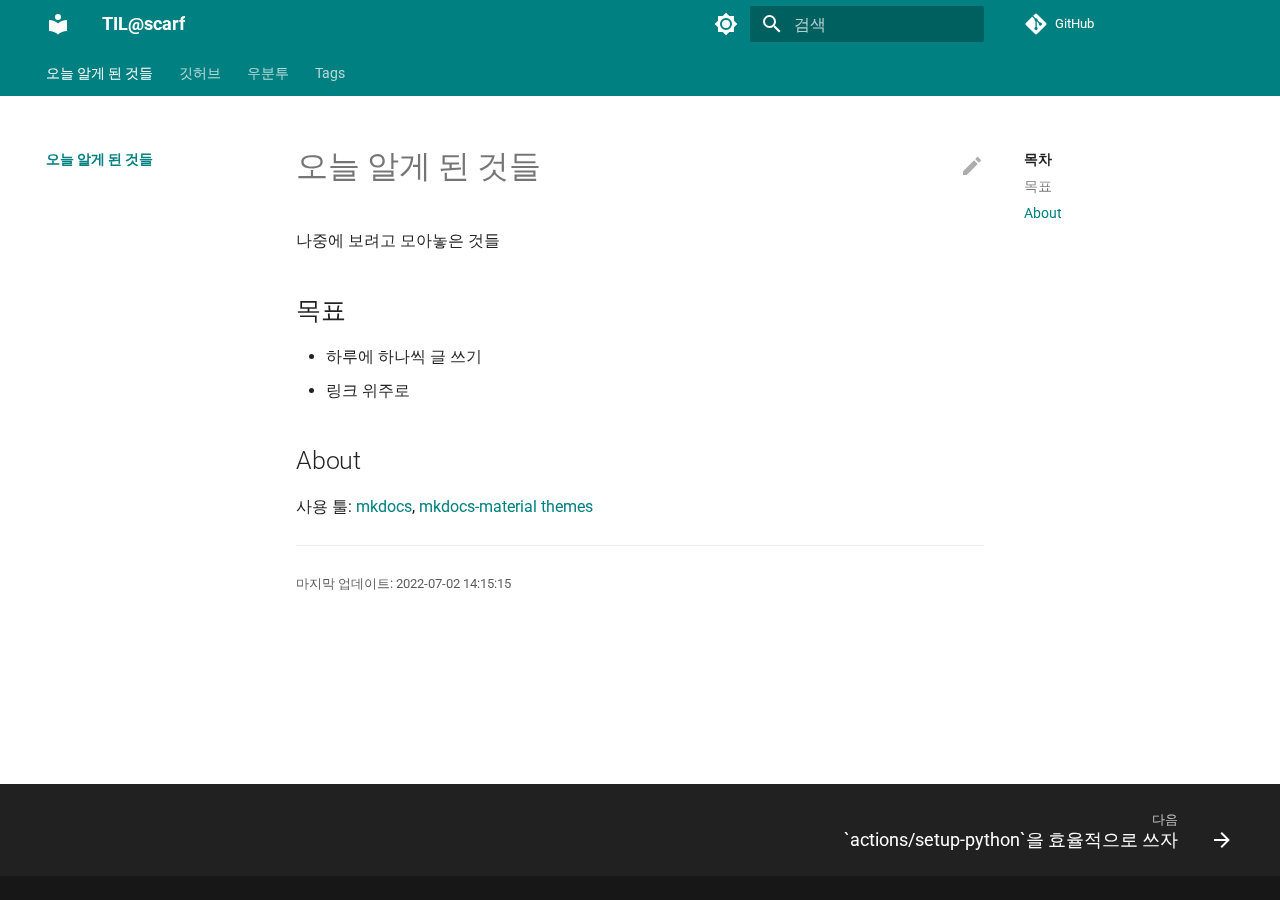
==== commit acb9f01a: "Deployed 55f4e91 with MkDocs version: 1.3.0" ====
--- a/index.html
+++ b/index.html
@@ -211,11 +211,15 @@
   
 
 
-  <li class="md-tabs__item">
-    <a href="tags.html" class="md-tabs__link">
-      None
-    </a>
-  </li>
+  
+  
+  
+    <li class="md-tabs__item">
+      <a href="%EA%B9%83%ED%97%88%EB%B8%8C/action/" class="md-tabs__link">
+        깃허브
+      </a>
+    </li>
+  
 
       
         
@@ -360,10 +364,43 @@
   
   
   
+    
+    <li class="md-nav__item md-nav__item--nested">
+      
+      
+        <input class="md-nav__toggle md-toggle" data-md-toggle="__nav_2" type="checkbox" id="__nav_2" >
+      
+      
+      
+      
+        <label class="md-nav__link" for="__nav_2">
+          깃허브
+          <span class="md-nav__icon md-icon"></span>
+        </label>
+      
+      <nav class="md-nav" aria-label="깃허브" data-md-level="1">
+        <label class="md-nav__title" for="__nav_2">
+          <span class="md-nav__icon md-icon"></span>
+          깃허브
+        </label>
+        <ul class="md-nav__list" data-md-scrollfix>
+          
+            
+              
+  
+  
+  
     <li class="md-nav__item">
-      <a href="tags.html" class="md-nav__link">
-        None
+      <a href="%EA%B9%83%ED%97%88%EB%B8%8C/action/" class="md-nav__link">
+        `actions/setup-python`을 효율적으로 쓰자
       </a>
+    </li>
+  
+
+            
+          
+        </ul>
+      </nav>
     </li>
   
 
@@ -528,13 +565,13 @@
       
       
         
-        <a href="tags.html" class="md-footer__link md-footer__link--next" aria-label="다음: None" rel="next">
+        <a href="%EA%B9%83%ED%97%88%EB%B8%8C/action/" class="md-footer__link md-footer__link--next" aria-label="다음: `actions/setup-python`을 효율적으로 쓰자" rel="next">
           <div class="md-footer__title">
             <div class="md-ellipsis">
               <span class="md-footer__direction">
                 다음
               </span>
-              None
+              `actions/setup-python`을 효율적으로 쓰자
             </div>
           </div>
           <div class="md-footer__button md-icon">
